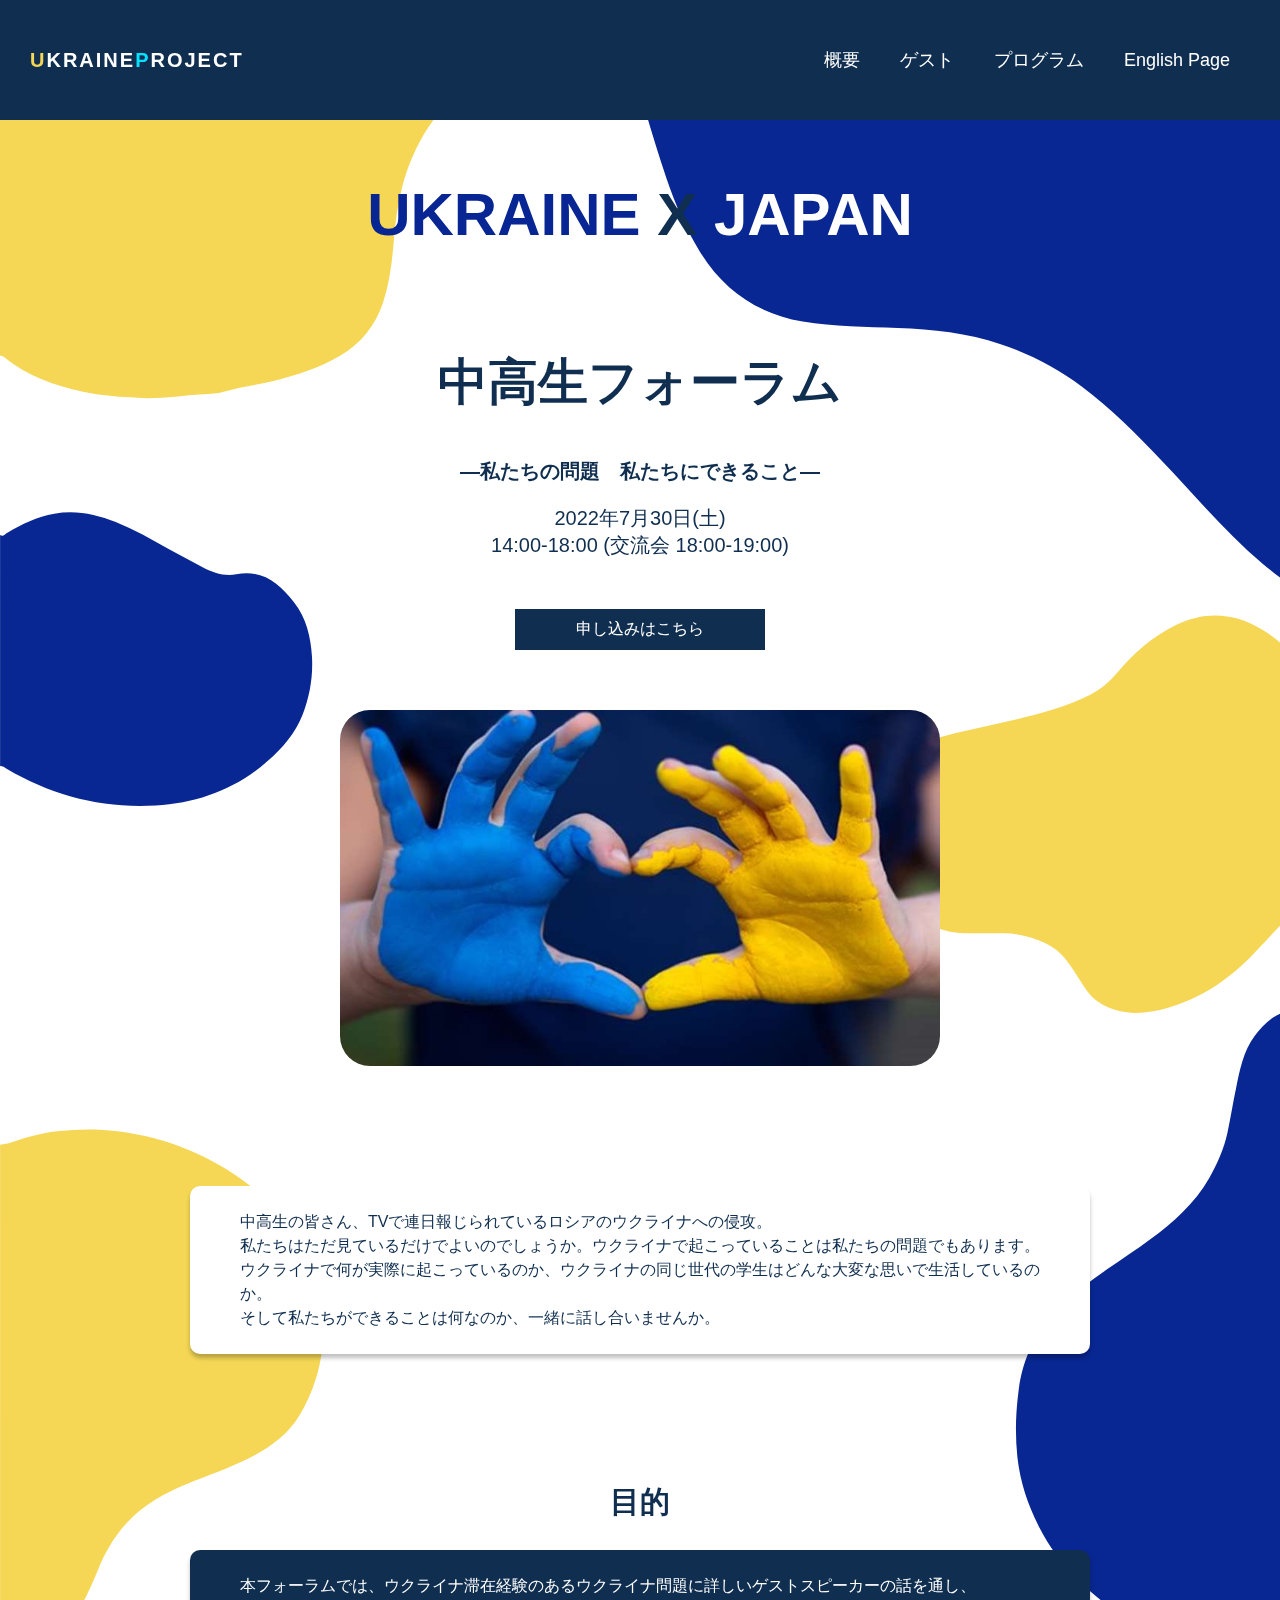
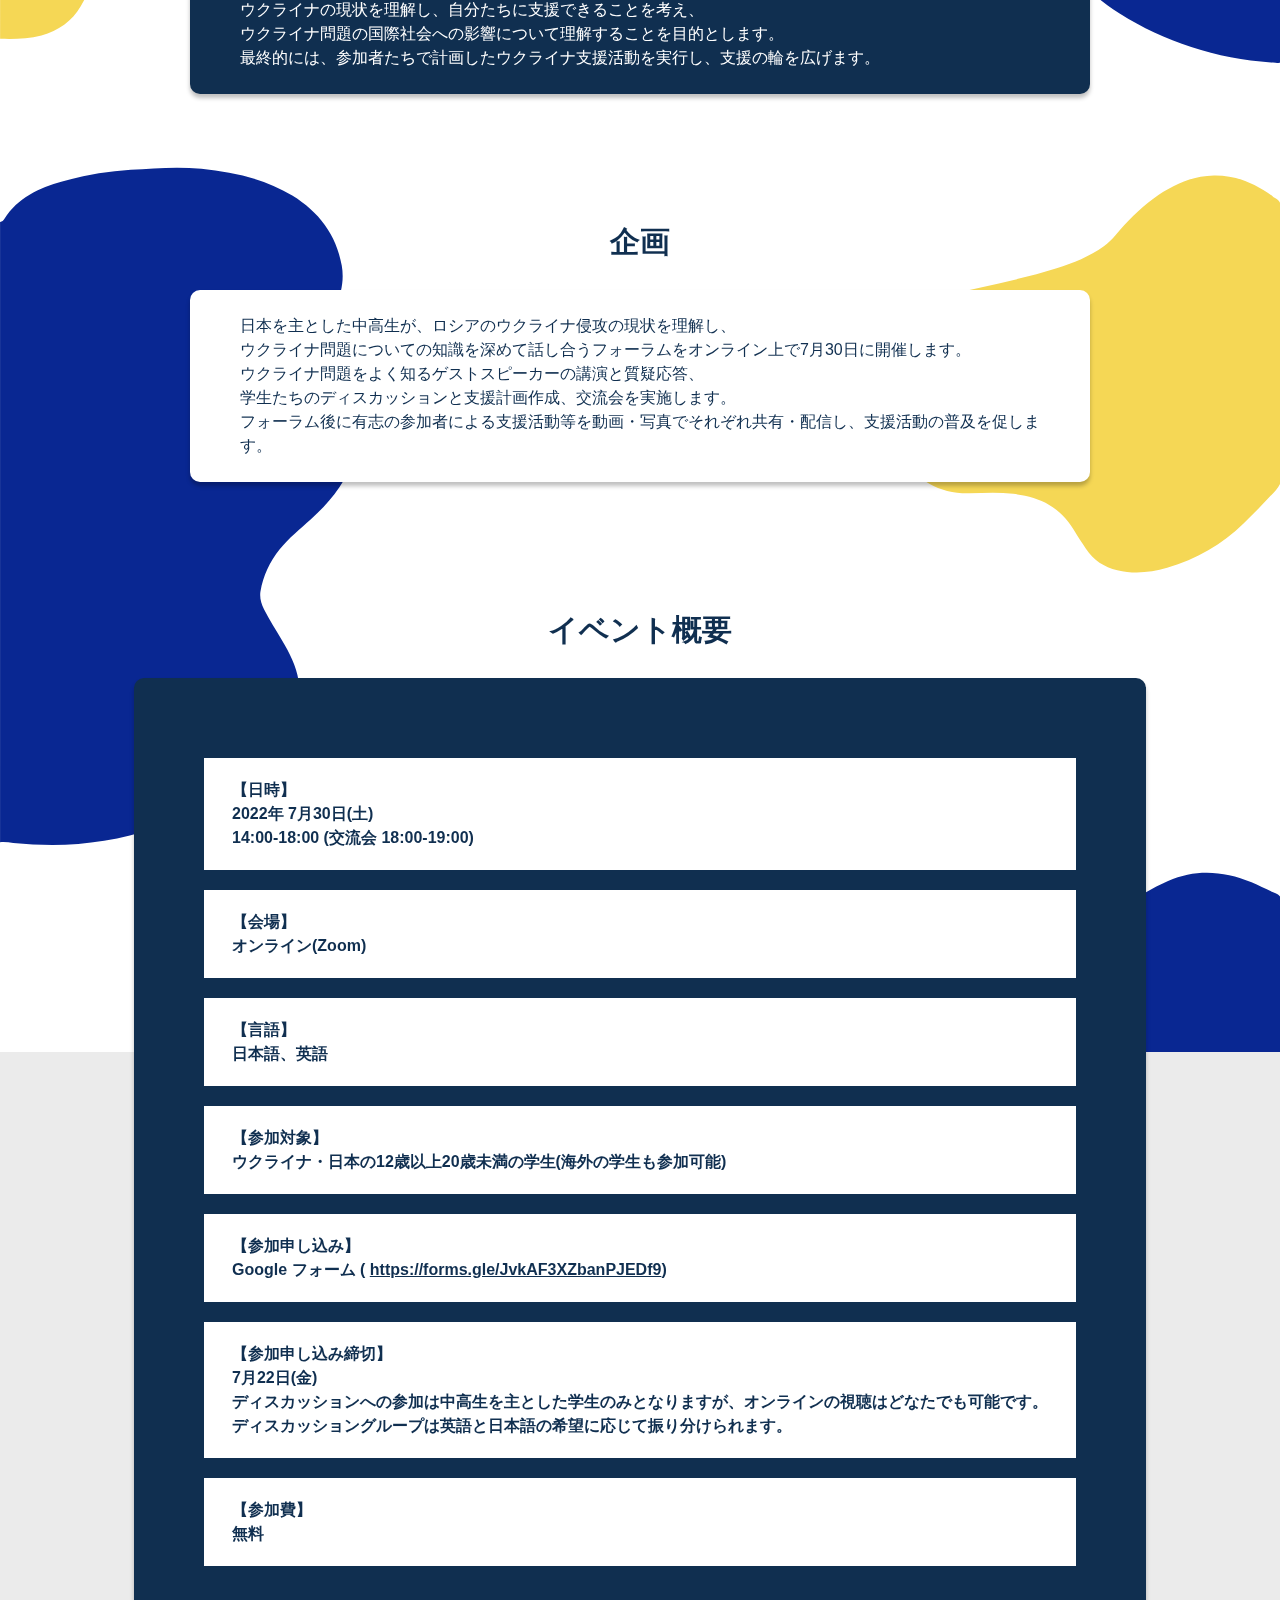
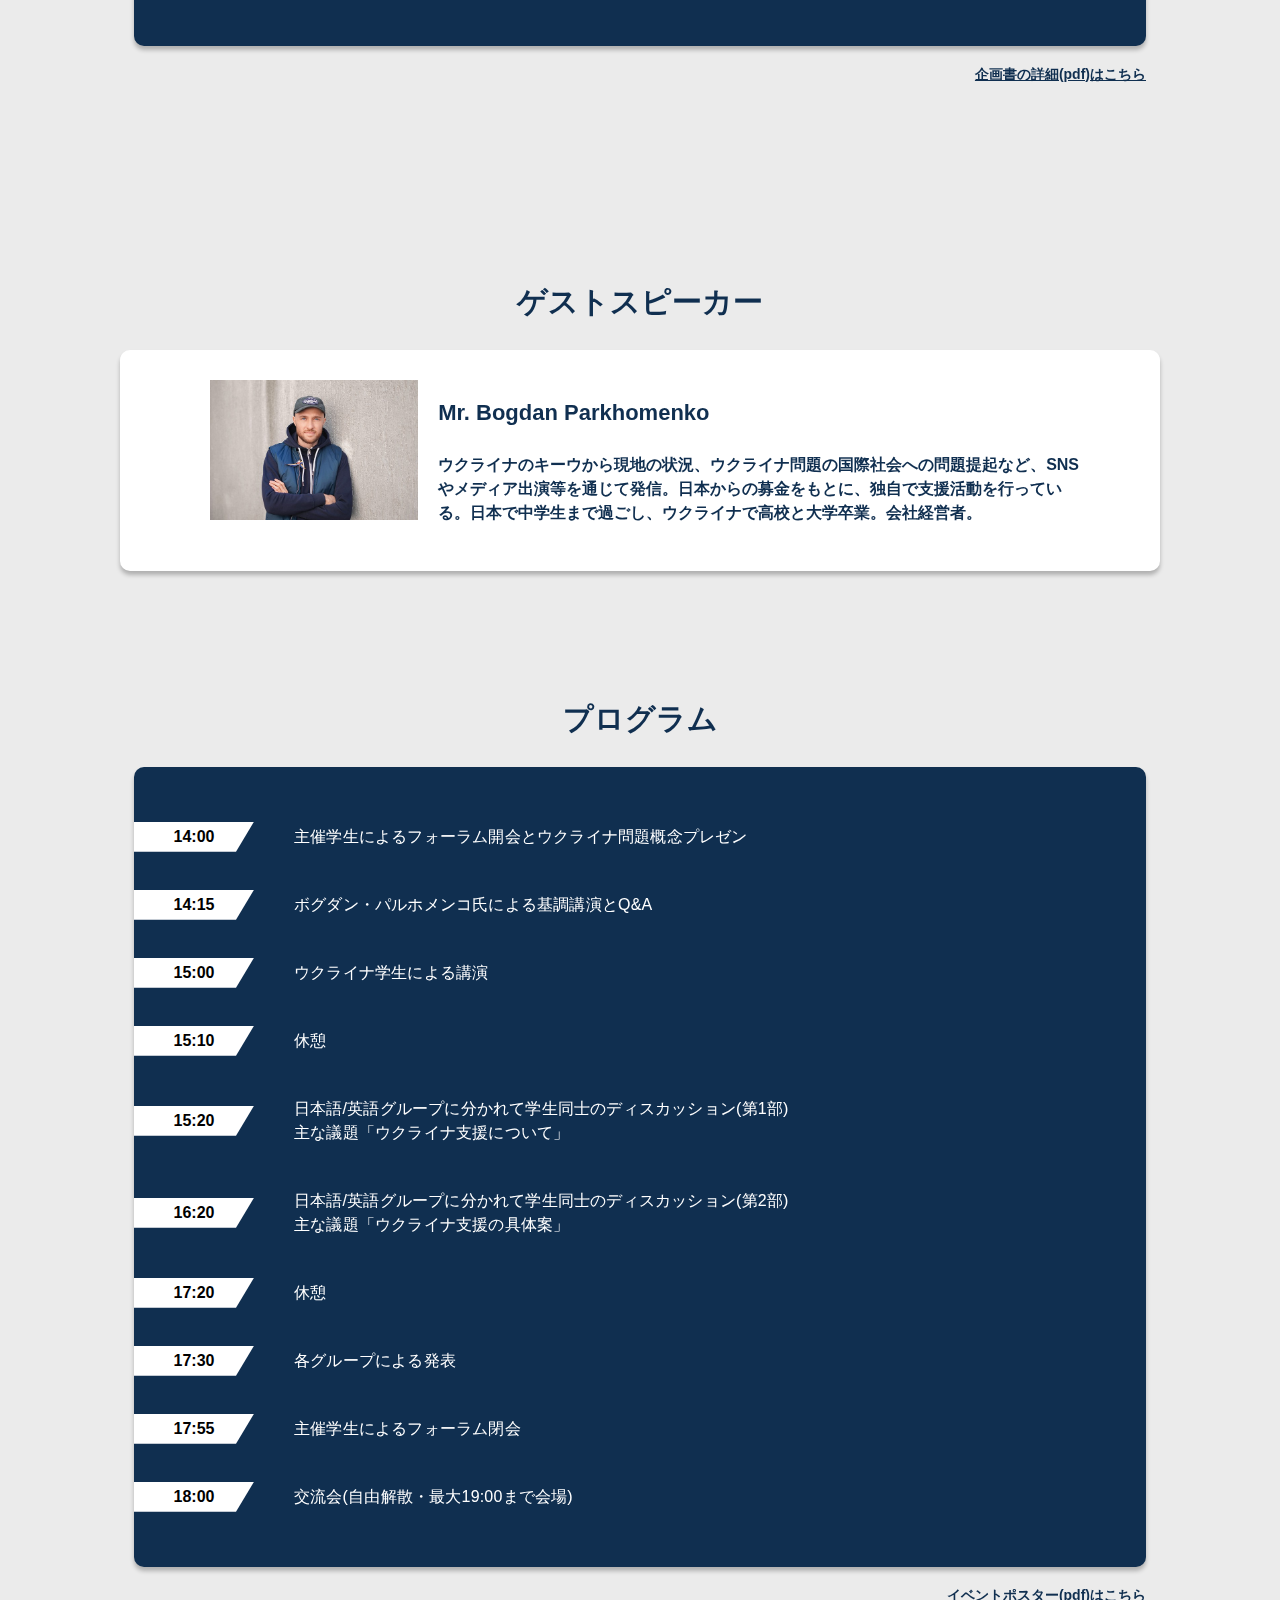
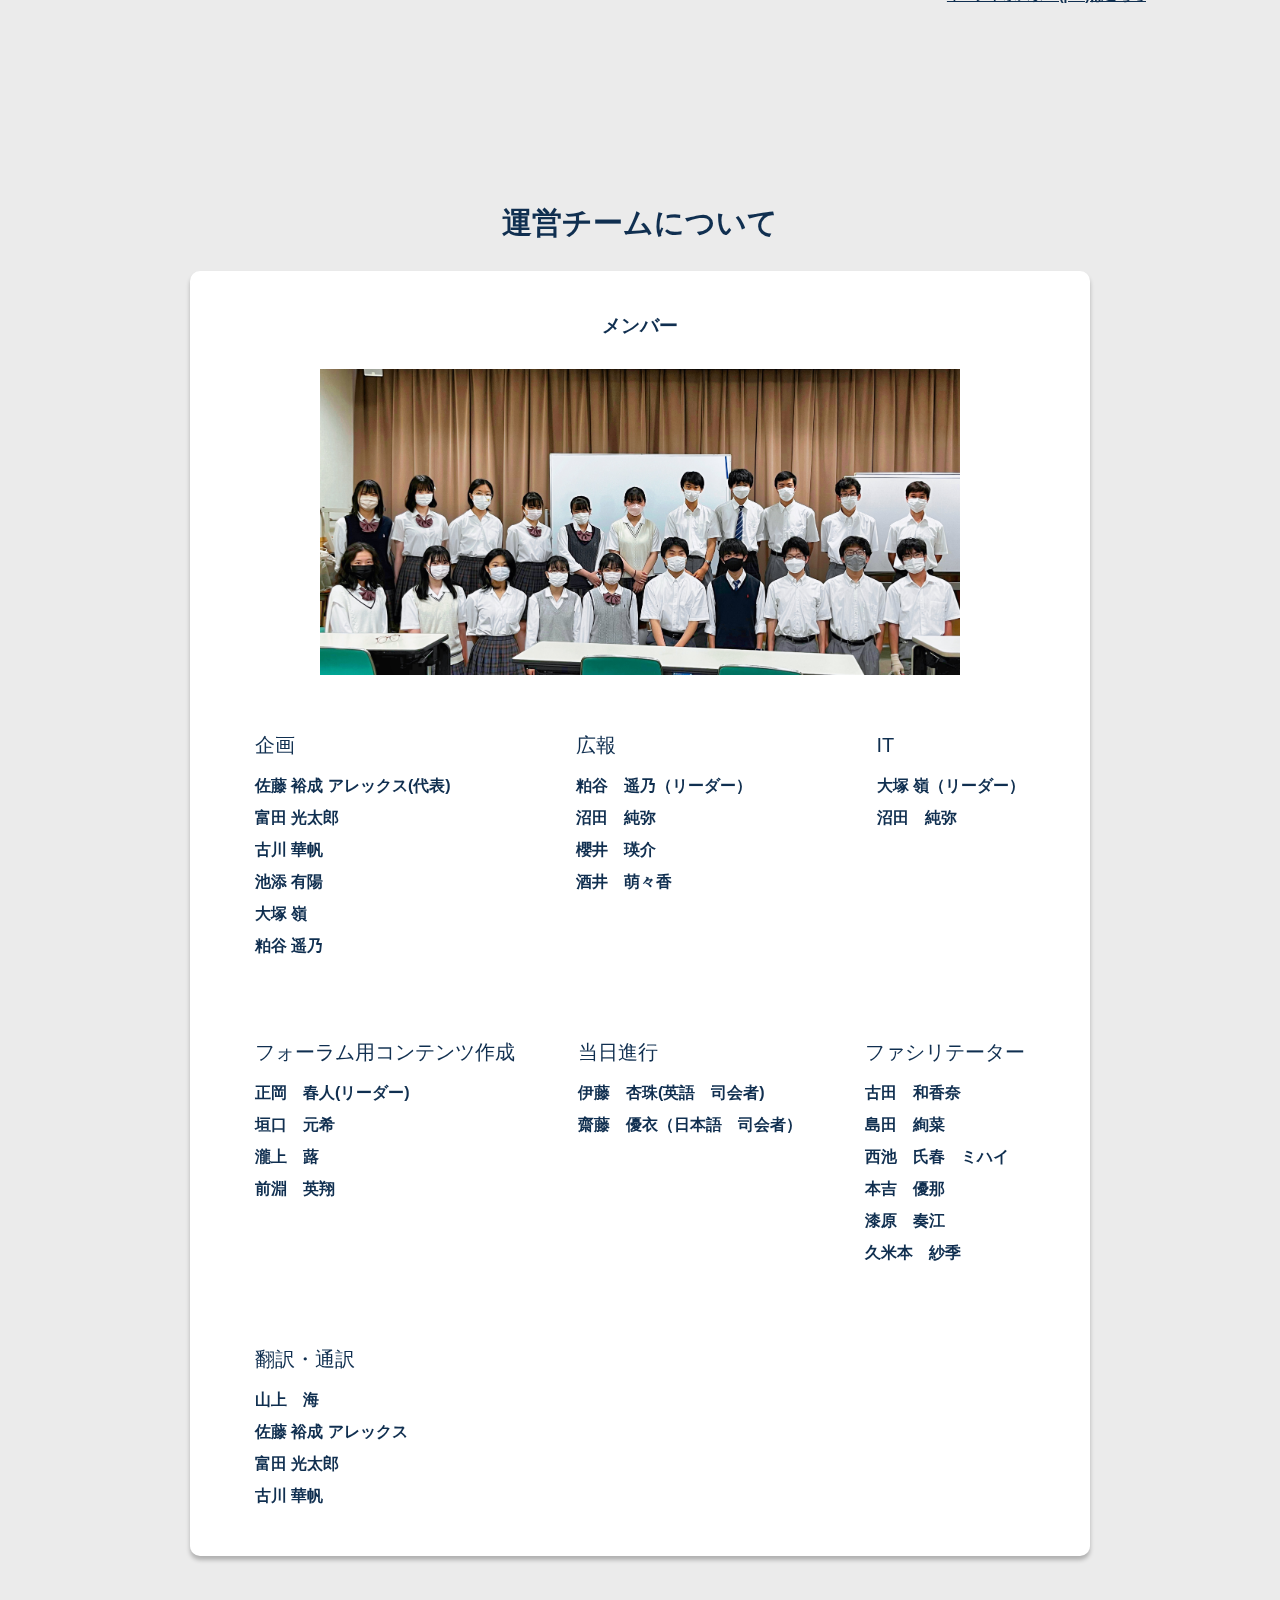
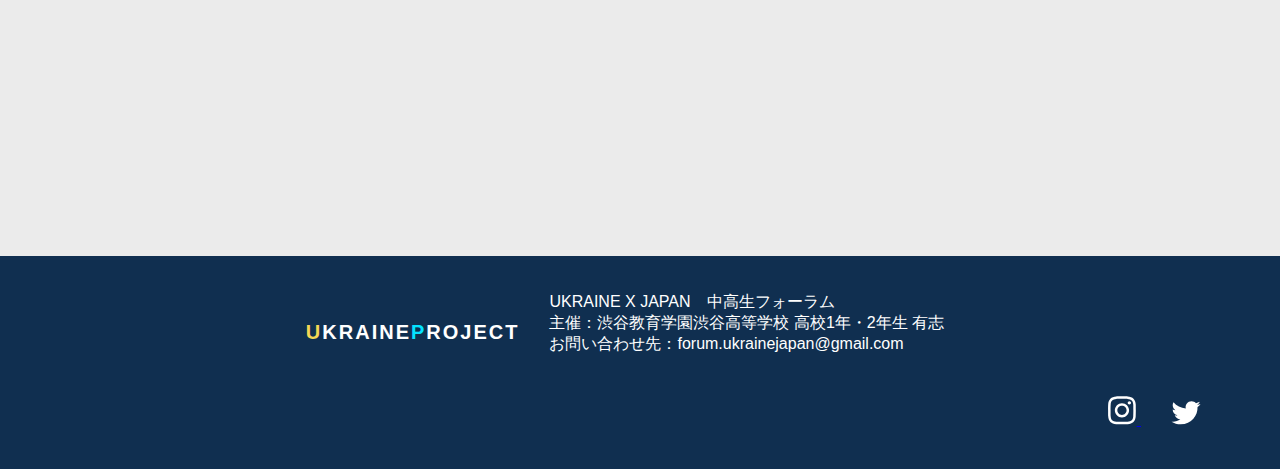
==== index.html @ f66fa5e0 "[fix] fixed name bugs" ====
<html>

<head>
    <meta charset="UTF-8">
    <title>UKRAINE X JAPAN</title>
    <link href="css/style.css" rel="stylesheet">
    <script type="text/javascript" src="js/jquery-3.5.1.min.js"></script>
    <meta content="width=device-width, initial-scale=1" name="viewport" />
</head>

<body>
    <header class="bg_darkBlue header_pc">
        <div class="logo_text">
            <p class="text_yellow">U</p>
            <p class="text_white">KRAINE </p>
            <p class="text_logoBlue">P</p>
            <p class="text_white">ROJECT</p>
        </div>
        <div class="jump_text">
            <p onclick="scroll_to('event_details_secsion')">概要</p>
            <p onclick="scroll_to('guest_speaker_secsion')">ゲスト</p>
            <p onclick="scroll_to('program_secsion')">プログラム</p>
            <a href="en/index.html">
                <p>English Page</p>
            </a>
        </div>
    </header>
    <header class="header_mobile">
        <div class="menu_open bg_darkBlue">
            <div class="jump_text">
                <p onclick="scroll_to('event_details_secsion')">-　　概要</p>
                <p onclick="scroll_to('guest_speaker_secsion')">-　　ゲスト</p>
                <p onclick="scroll_to('program_secsion')">-　　プログラム</p>
                <a href="en/index.html">
                    <p>-　　English Page</p>
                </a>
            </div>

            <div class="social_icons_div">
                <a target="_blank" href="https://www.instagram.com/forum.ukrainejapan_official/">
                    <img src="img/instagram.svg" class="social_icon">
                </a>

                <a target="_blank" href="https://twitter.com/Ukraine_x_Japan">
                    <img src="img/twitter.svg" class="social_icon">
                </a>
            </div>
        </div>
        <div class="menu_close bg_darkBlue">
            <div class="logo_text">
                <p class="text_yellow">U</p>
                <p class="text_white">KRAINE </p>
                <p class="text_logoBlue">P</p>
                <p class="text_white">ROJECT</p>
            </div>
            <div class="open_button" onclick="changeMenu()">
                <img src="img/menu_open.svg" class="menu_icon">
            </div>
        </div>

    </header>
    <div class="top_secsion">
        <h1>
            <span class="text_blue">UKRAINE</span>
            <span class="text_darkBlue"> X </span>
            <span class="text_white">JAPAN</span>
        </h1>
        <h2 class="text_darkBlue">中高生フォーラム</h2>
        <h3 class="text_darkBlue">―私たちの問題　私たちにできること―</h3>
        <p class="text_darkBlue">2022年7月30日(土) <br>14:00-18:00 (交流会 18:00-19:00)</p>
        <a href="https://forms.gle/JvkAF3XZbanPJEDf9" target="_blank">
            <div class="application_button">
                <p>申し込みはこちら</p>
            </div>
        </a>

        <img src="img/top_image.jpg" class="top_image">
    </div>
    <div class="top_disc_div bg_white">
        <p class="normal_text text_darkBlue">
            中高生の皆さん、TVで連日報じられているロシアのウクライナへの侵攻。
            <br> 私たちはただ見ているだけでよいのでしょうか。ウクライナで起こっていることは私たちの問題でもあります。
            <br> ウクライナで何が実際に起こっているのか、ウクライナの同じ世代の学生はどんな大変な思いで生活しているのか。
            <br> そして私たちができることは何なのか、一緒に話し合いませんか。
        </p>
    </div>
    <p class="secsion_title text_darkBlue ">目的</p>
    <div class="top_disc_div bg_darkBlue">
        <p class="normal_text text_white">
            本フォーラムでは、ウクライナ滞在経験のあるウクライナ問題に詳しいゲストスピーカーの話を通し、
            <br>ウクライナの現状を理解し、自分たちに支援できることを考え、
            <br>ウクライナ問題の国際社会への影響について理解することを目的とします。
            <br>最終的には、参加者たちで計画したウクライナ支援活動を実行し、支援の輪を広げます。
        </p>
    </div>
    <p class="secsion_title text_darkBlue">企画</p>
    <div class="top_disc_div bg_white">
        <p class="normal_text text_darkBlue">
            日本を主とした中高生が、ロシアのウクライナ侵攻の現状を理解し、
            <br>ウクライナ問題についての知識を深めて話し合うフォーラムをオンライン上で7月30日に開催します。
            <br>ウクライナ問題をよく知るゲストスピーカーの講演と質疑応答、
            <br>学生たちのディスカッションと支援計画作成、交流会を実施します。
            <br>フォーラム後に有志の参加者による支援活動等を動画・写真でそれぞれ共有・配信し、支援活動の普及を促します。
        </p>
    </div>
    <div class="event_details_secsion">
        <p class="secsion_title text_darkBlue ">イベント概要</p>
        <div class="event_list_div bg_darkBlue">
            <div class="bg_white list_item">
                <p class="text_darkBlue">
                    【日時】
                    <br>2022年 7月30日(土)
                    <br>14:00-18:00 (交流会 18:00-19:00)
                </p>
            </div>
            <div class="bg_white list_item">
                <p class="text_darkBlue">
                    【会場】<br>オンライン(Zoom)
                </p>
            </div>
            <div class="bg_white list_item">
                <p class="text_darkBlue">
                    【言語】<br>日本語、英語
                </p>
            </div>
            <div class="bg_white list_item">
                <p class="text_darkBlue">
                    【参加対象】<br>ウクライナ・日本の12歳以上20歳未満の学生(海外の学生も参加可能)
                </p>
            </div>
            <div class="bg_white list_item">
                <p class="text_darkBlue">
                    【参加申し込み】<br>Google フォーム (
                    <a target="_blank" class="text_darkblue" href="https://forms.gle/JvkAF3XZbanPJEDf9">https://forms.gle/JvkAF3XZbanPJEDf9</a>)
                </p>
            </div>
            <div class="bg_white list_item">
                <p class="text_darkBlue">
                    【参加申し込み締切】<br> 7月22日(金) <br>ディスカッションへの参加は中高生を主とした学生のみとなりますが、オンラインの視聴はどなたでも可能です。<br>ディスカッショングループは英語と日本語の希望に応じて振り分けられます。
                </p>
            </div>
            <div class="bg_white list_item">
                <p class="text_darkBlue">
                    【参加費】 <br>無料
                </p>
            </div>
        </div>
        <a href="documents/overview_ja.pdf" target="_blank " class="print_poster text_darkBlue ">企画書の詳細(pdf)はこちら</a>
    </div>
    <div class="guest_speaker_secsion">
        <p class="secsion_title text_darkBlue">ゲストスピーカー</p>
        <div class=" guest_speaker_div bg_white ">
            <img src="img/profile.png ">
            <p class="text_darkBlue ">
                <span class="bogdan_name">Mr. Bogdan Parkhomenko</span>
                <br><br> ウクライナのキーウから現地の状況、ウクライナ問題の国際社会への問題提起など、SNSやメディア出演等を通じて発信。日本からの募金をもとに、独自で支援活動を行っている。日本で中学生まで過ごし、ウクライナで高校と大学卒業。会社経営者。
            </p>
        </div>
    </div>
    <div class="program_secsion ">
        <p class="secsion_title text_darkBlue ">プログラム</p>
        <div class="program_div bg_darkBlue ">
            <div class="program_items ">
                <div class="time_div bg_white ">
                    <p>14:00</p>
                </div>
                <p class="body_text text_white ">主催学生によるフォーラム開会とウクライナ問題概念プレゼン</p>
            </div>

            <div class="program_items ">
                <div class="time_div bg_white ">
                    <p>14:15</p>
                </div>
                <p class="body_text text_white ">ボグダン・パルホメンコ氏による基調講演とQ&A</p>
            </div>

            <div class="program_items ">
                <div class="time_div bg_white ">
                    <p>15:00</p>
                </div>
                <p class="body_text text_white ">ウクライナ学生による講演</p>
            </div>

            <div class="program_items ">
                <div class="time_div bg_white ">
                    <p>15:10</p>
                </div>
                <p class="body_text text_white ">休憩</p>
            </div>

            <div class="program_items ">
                <div class="time_div bg_white ">
                    <p>15:20</p>
                </div>
                <p class="body_text text_white ">日本語/英語グループに分かれて学生同士のディスカッション(第1部)<br>主な議題「ウクライナ支援について」</p>
            </div>

            <div class="program_items ">
                <div class="time_div bg_white ">
                    <p>16:20</p>
                </div>
                <p class="body_text text_white ">日本語/英語グループに分かれて学生同士のディスカッション(第2部)<br>主な議題「ウクライナ支援の具体案」</p>
            </div>

            <div class="program_items ">
                <div class="time_div bg_white ">
                    <p>17:20</p>
                </div>
                <p class="body_text text_white ">休憩</p>
            </div>

            <div class="program_items ">
                <div class="time_div bg_white ">
                    <p>17:30</p>
                </div>
                <p class="body_text text_white ">各グループによる発表</p>
            </div>

            <div class="program_items ">
                <div class="time_div bg_white ">
                    <p>17:55</p>
                </div>
                <p class="body_text text_white ">主催学生によるフォーラム閉会</p>
            </div>

            <div class="program_items ">
                <div class="time_div bg_white ">
                    <p>18:00</p>
                </div>
                <p class="body_text text_white ">交流会(自由解散・最大19:00まで会場)</p>
            </div>
        </div>
        <a href="documents/poster_ja.pdf" target="_blank " class="print_poster text_darkBlue ">イベントポスター(pdf)はこちら</a>
    </div>


    <p class="secsion_title text_darkBlue">運営チームについて</p>
    <div class="top_disc_div bg_white member_section">
        <h3 class="text_darkBlue member_title">メンバー</h3>
        <img src="img/team_photo.jpg" class="team_photo">
        <div class="team_outer">
            <div class="team_group">
                <p class="normal_text text_darkBlue team_text" id="member_text">企画
                </p>
                <p class="normal_text text_darkBlue" id="member_text">
                    <b>佐藤 裕成 アレックス(代表)</b>
                    <br><b>富田 光太郎</b>
                    <br><b>古川 華帆 </b>
                    <br><b>池添 有陽 </b>
                    <br><b>大塚 嶺 </b>
                    <br><b>粕谷 遥乃 </b>
                    <br>
                </p>
            </div>
            <div class="team_group">
                <p class="normal_text text_darkBlue team_text" id="member_text">広報
                </p>
                <p class="normal_text text_darkBlue" id="member_text">
                    <b>粕谷　遥乃（リーダー）</b>
                    <br><b>沼田　純弥</b>
                    <br><b>櫻井　瑛介</b>
                    <br><b> 酒井　萌々香</b>
                    <br>
                </p>
            </div>
            <div class="team_group">
                <p class="normal_text text_darkBlue team_text" id="member_text">IT
                </p>
                <p class="normal_text text_darkBlue" id="member_text">
                    <b>大塚 嶺（リーダー）</b>
                    <br><b>沼田　純弥</b>
                    <br>
                </p>
            </div>
            <div class="team_group">
                <p class="normal_text text_darkBlue team_text" id="member_text">フォーラム用コンテンツ作成
                </p>
                <p class="normal_text text_darkBlue" id="member_text">
                    <b>正岡　春人(リーダー)</b>
                    <br><b>垣口　元希</b>
                    <br><b>瀧上　蕗</b>
                    <br><b>前淵　英翔</b>
                    <br>
                </p>
            </div>
            <div class="team_group">
                <p class="normal_text text_darkBlue team_text" id="member_text">当日進行
                </p>
                <p class="normal_text text_darkBlue" id="member_text">
                    <b>伊藤　杏珠(英語　司会者)</b>
                    <br><b>齋藤　優衣（日本語　司会者）</b>
                    <br>
                </p>
            </div>
            <div class="team_group">
                <p class="normal_text text_darkBlue team_text" id="member_text">ファシリテーター
                </p>
                <p class="normal_text text_darkBlue" id="member_text">
                    <b>古田　和香奈</b>
                    <br><b>島田　絢菜</b>
                    <br><b>西池　氏春　ミハイ</b>
                    <br><b>本吉　優那</b>
                    <br><b>漆原　奏江</b>
                    <br><b>久米本　紗季</b>
                    <br>
                </p>

            </div>
            <div class="team_group">
                <p class="normal_text text_darkBlue team_text" id="member_text">翻訳・通訳
                </p>
                <p class="normal_text text_darkBlue" id="member_text">
                    <b>山上　海</b>
                    <br><b>佐藤 裕成 アレックス</b>
                    <br><b>富田 光太郎</b>
                    <br><b>古川 華帆</b>
                    <br>
                </p>
            </div>
        </div>
    </div>

    <footer class="bg_darkBlue text_white ">

        <div class="logo_text">
            <p class="text_yellow">U</p>
            <p class="text_white">KRAINE </p>
            <p class="text_logoBlue">P</p>
            <p class="text_white">ROJECT</p>
        </div>
        <div class="footer_disc_div">
            <p>
                UKRAINE X JAPAN　中高生フォーラム
                <br> 主催：渋谷教育学園渋谷高等学校 高校1年・2年生 有志
                <br> お問い合わせ先：forum.ukrainejapan@gmail.com
            </p>
            <br>
        </div>
        <div class="social_icons_div">
            <a target="_blank" href="https://www.instagram.com/forum.ukrainejapan_official/">
                <img src="img/instagram.svg" class="social_icon">
            </a>

            <a target="_blank" href="https://twitter.com/Ukraine_x_Japan">
                <img src="img/twitter.svg" class="social_icon">
            </a>
        </div>
    </footer>
    <img src="img/frame.svg" class="background_img">
    <img src="img/frame_sm.svg" class="background_img_sm">
    <div class="get_height"></div>
    <script type="text/javascript " src="js/main.js "></script>
</body>

</html>
---- css/style.css ----
p,
a,
h1,
h2,
h3,
h4,
h5,
h6 {
  font-family: "Noto_Sans_JP", sans-serif;
}

.text_darkBlue {
  color: #102F50;
}

.text_white {
  color: #ffffff;
}

.text_blue {
  color: #072593;
}

.text_logoBlue {
  color: #04e1ff;
}

.text_yellow {
  color: #F5D755;
}

.text_black {
  color: #333;
}

.bg_darkBlue {
  background: #102F50;
}

.bg_white {
  background: #ffffff;
}

.secsion_title {
  font-weight: 800;
  font-size: 30px;
  line-height: 36px;
  text-align: center;
  margin: 130px auto 30px;
}

@media screen and (max-width: 500px) {
  .secsion_title {
    margin: 170px auto 60px;
  }
}

.logo_text {
  display: -webkit-box;
  display: -ms-flexbox;
  display: flex;
  margin: 0;
}

.logo_text p {
  font-weight: 800;
  font-size: 20px;
  letter-spacing: .1em;
  margin: 0;
}

@media screen and (max-width: 500px) {
  .logo_text p {
    font-size: 14px;
  }
}

body {
  margin: 0;
  background-color: #EBEBEB;
}

body header a {
  text-decoration: none;
  color: #102F50;
}

body .header_pc {
  height: 120px;
  display: -webkit-box;
  display: -ms-flexbox;
  display: flex;
  -webkit-box-align: center;
      -ms-flex-align: center;
          align-items: center;
  -webkit-box-pack: justify;
      -ms-flex-pack: justify;
          justify-content: space-between;
  padding: 0 30px;
}

@media screen and (max-width: 500px) {
  body .header_pc {
    height: 50;
    display: none;
  }
}

body .header_pc .jump_text {
  display: -webkit-box;
  display: -ms-flexbox;
  display: flex;
  -webkit-box-align: center;
      -ms-flex-align: center;
          align-items: center;
}

body .header_pc .jump_text p {
  cursor: pointer;
  margin: 0 20px;
  color: #ffffff;
  font-weight: 500;
  font-size: 18px;
}

@media screen and (max-width: 500px) {
  body .header_pc .jump_text p {
    font-size: 12px;
    margin: 0 10px;
  }
}

body .header_mobile {
  display: none;
}

@media screen and (max-width: 500px) {
  body .header_mobile {
    display: block;
  }
}

body .header_mobile .menu_close {
  display: -webkit-box;
  display: -ms-flexbox;
  display: flex;
  position: absolute;
  top: 0;
  left: 0;
  z-index: 2;
  width: calc(100vw - 60px);
  height: 60px;
  padding: 0 30px;
  -ms-flex-line-pack: center;
      align-content: center;
  -webkit-box-pack: justify;
      -ms-flex-pack: justify;
          justify-content: space-between;
  -webkit-box-align: center;
      -ms-flex-align: center;
          align-items: center;
}

body .header_mobile .menu_close .open_button {
  width: 32px;
  height: 32px;
}

body .header_mobile .menu_close .open_button img {
  width: 100%;
  height: 100%;
  -o-object-fit: contain;
     object-fit: contain;
}

body .header_mobile .menu_open {
  width: 100vw;
  position: fixed;
  top: 0;
  left: 0;
  z-index: 2;
  height: 0;
  overflow: hidden;
  -webkit-transition: all .4s;
  transition: all .4s;
}

body .header_mobile .menu_open .jump_text {
  padding: 60px 30px;
}

body .header_mobile .menu_open .jump_text p {
  cursor: pointer;
  margin: 20px 20px;
  color: white;
  font-weight: 500;
  font-size: 14px;
}

body .header_mobile .menu_open .social_icons_div {
  position: absolute;
  bottom: 20px;
  right: 5%;
}

body .header_mobile .menu_open .social_icons_div a {
  margin: 10px 8px;
}

body .header_mobile .menu_open .social_icons_div a .social_icon {
  width: 24px;
}

body .top_secsion {
  text-align: center;
  margin: 60px auto 100px;
}

@media screen and (max-width: 500px) {
  body .top_secsion {
    margin: 120px auto 100px;
  }
}

body .top_secsion a {
  text-decoration: none;
}

body .top_secsion .application_button {
  width: 250px;
  margin: 50px auto 20px;
  background: #102F50;
  -webkit-transition: all .4s;
  transition: all .4s;
  color: #ffffff;
  padding: 10px 0;
}

body .top_secsion .application_button:hover {
  background: rgba(16, 47, 80, 0.767);
}

body .top_secsion .application_button p {
  margin: 0;
  font-size: 16px;
}

body .top_secsion h1 {
  font-size: 60px;
}

@media screen and (max-width: 500px) {
  body .top_secsion h1 {
    font-size: 34px;
  }
}

body .top_secsion h2 {
  margin-top: 100px;
  font-size: 50px;
}

@media screen and (max-width: 500px) {
  body .top_secsion h2 {
    font-size: 30px;
  }
}

body .top_secsion h3,
body .top_secsion p {
  font-size: 20px;
}

@media screen and (max-width: 500px) {
  body .top_secsion h3,
  body .top_secsion p {
    font-size: 16px;
  }
}

body .top_secsion .top_image {
  width: 600px;
  max-width: 80%;
  border-radius: 30px;
  margin: 40px auto 20px;
}

body .top_disc_div {
  padding: 24px 50px;
  border-radius: 10px;
  width: 800px;
  max-width: 80vw;
  margin: 30px auto 20px;
  -webkit-box-shadow: 0px 4px 4px rgba(0, 0, 0, 0.25);
          box-shadow: 0px 4px 4px rgba(0, 0, 0, 0.25);
}

@media screen and (max-width: 500px) {
  body .top_disc_div {
    padding: 24px 40px;
    margin: 10px auto 20px;
    max-width: calc(90vw - 80px);
  }
}

body .top_disc_div p {
  font-family: "Noto_Sans_JP", sans-serif;
  font-size: 16px;
  line-height: 1.5;
  margin: 0;
}

body .member_section .member_title {
  width: 100%;
  margin-bottom: 30px;
  text-align: center;
}

body .member_section .team_photo {
  width: 80%;
  margin: 0 10%;
}

@media screen and (max-width: 500px) {
  body .member_section .team_photo {
    width: 100%;
    margin: 0 0;
  }
}

body .member_section .team_outer {
  display: -webkit-box;
  display: -ms-flexbox;
  display: flex;
  -ms-flex-wrap: wrap;
      flex-wrap: wrap;
  -webkit-box-pack: justify;
      -ms-flex-pack: justify;
          justify-content: space-between;
}

body .member_section .team_outer .team_group {
  margin: 20px 15px;
}

body .member_section .team_outer .team_group .team_text {
  font-size: 20px;
  margin: 30px auto 5px;
  font-weight: 500;
}

body .event_details_secsion {
  text-align: right;
  text-align: right;
  width: 1040px;
  max-width: calc(90vw - 140px);
  margin: 30px auto 200px;
}

@media screen and (max-width: 500px) {
  body .event_details_secsion {
    margin: 40px auto 300px;
    max-width: calc(90vw);
  }
}

body .event_details_secsion .event_list_div {
  text-align: left;
  margin-bottom: 20px;
  padding: 60px 70px;
  border-radius: 10px;
  -webkit-box-shadow: 0px 4px 4px rgba(0, 0, 0, 0.25);
          box-shadow: 0px 4px 4px rgba(0, 0, 0, 0.25);
}

@media screen and (max-width: 500px) {
  body .event_details_secsion .event_list_div {
    padding: 30px 20px;
  }
}

body .event_details_secsion .event_list_div .list_item {
  margin: 20px 0;
  padding: 20px 28px;
}

@media screen and (max-width: 500px) {
  body .event_details_secsion .event_list_div .list_item {
    margin: 30px 0;
    padding: 15px 28px;
  }
}

body .event_details_secsion .event_list_div .list_item p {
  margin: 0;
  font-weight: 800;
  font-size: 16px;
  line-height: 1.5;
  word-break: break-word;
}

body .guest_speaker_secsion .guest_speaker_div {
  padding: 30px 70px;
  border-radius: 10px;
  width: 900px;
  max-width: calc(90vw - 140px);
  margin: 30px auto 20px;
  -webkit-box-shadow: 0px 4px 4px rgba(0, 0, 0, 0.25);
          box-shadow: 0px 4px 4px rgba(0, 0, 0, 0.25);
  display: -webkit-box;
  display: -ms-flexbox;
  display: flex;
  -webkit-box-pack: center;
      -ms-flex-pack: center;
          justify-content: center;
  -webkit-box-align: space-between;
      -ms-flex-align: space-between;
          align-items: space-between;
}

@media screen and (max-width: 500px) {
  body .guest_speaker_secsion .guest_speaker_div {
    padding: 30px 40px;
    margin: 10px auto 20px;
    max-width: calc(90vw - 80px);
  }
}

@media screen and (max-width: 500px) {
  body .guest_speaker_secsion .guest_speaker_div {
    -ms-flex-wrap: wrap;
        flex-wrap: wrap;
  }
}

body .guest_speaker_secsion .guest_speaker_div img {
  width: 250px;
  height: 140px;
  -o-object-fit: cover;
     object-fit: cover;
  margin: 0 20px;
}

@media screen and (max-width: 500px) {
  body .guest_speaker_secsion .guest_speaker_div img {
    width: 100%;
    height: 300px;
  }
}

body .guest_speaker_secsion .guest_speaker_div .bogdan_name {
  font-size: 22px;
}

body .guest_speaker_secsion .guest_speaker_div p {
  font-weight: 800;
  font-size: 16px;
  line-height: 1.5;
}

body .program_secsion {
  text-align: right;
  width: 1040px;
  max-width: calc(90vw - 140px);
  margin: 30px auto 200px;
}

@media screen and (max-width: 500px) {
  body .program_secsion {
    margin: 40px auto 300px;
    max-width: calc(90vw);
  }
}

body .program_secsion .time_comment_text {
  font-size: 12px;
  margin: 5px 20px;
}

body .program_secsion .program_div {
  margin-bottom: 20px;
  padding: 30px 0;
  border-radius: 10px;
  -webkit-box-shadow: 0px 4px 4px rgba(0, 0, 0, 0.25);
          box-shadow: 0px 4px 4px rgba(0, 0, 0, 0.25);
}

@media screen and (max-width: 500px) {
  body .program_secsion .program_div {
    padding: 10px 0;
  }
}

body .program_secsion .program_div .program_items {
  display: -webkit-box;
  display: -ms-flexbox;
  display: flex;
  margin: 12px 0;
  -webkit-box-pack: start;
      -ms-flex-pack: start;
          justify-content: start;
  -webkit-box-align: center;
      -ms-flex-align: center;
          align-items: center;
  text-align: left;
}

@media screen and (max-width: 500px) {
  body .program_secsion .program_div .program_items {
    display: block;
  }
}

body .program_secsion .program_div .program_items .time_div {
  width: 120px;
  height: 30px;
  margin: 0 40px 0 0;
  text-align: center;
  -webkit-clip-path: polygon(0% 100%, 0% 0%, 100% 0%, 85% 100%);
          clip-path: polygon(0% 100%, 0% 0%, 100% 0%, 85% 100%);
}

@media screen and (max-width: 500px) {
  body .program_secsion .program_div .program_items .time_div {
    width: 80px;
    height: 20px;
    margin: 0 20px 0 0;
  }
}

body .program_secsion .program_div .program_items .time_div p {
  margin: 0 auto 0;
  line-height: 30px;
  font-weight: 800;
  font-size: 16px;
}

@media screen and (max-width: 500px) {
  body .program_secsion .program_div .program_items .time_div p {
    width: 80px;
    line-height: 20px;
    font-size: 12px;
  }
}

body .program_secsion .program_div .program_items .body_text {
  font-weight: 500;
  font-size: 16px;
  text-align: left;
  line-height: 1.5;
  letter-spacing: .2;
}

@media screen and (max-width: 500px) {
  body .program_secsion .program_div .program_items .body_text {
    margin: 10px 30px 40px;
  }
}

body #member_text {
  line-height: 2;
}

body footer {
  margin-top: 300px;
  padding: 20px 40px 80px;
  display: -webkit-box;
  display: -ms-flexbox;
  display: flex;
  position: relative;
  -webkit-box-pack: center;
      -ms-flex-pack: center;
          justify-content: center;
  -webkit-box-align: center;
      -ms-flex-align: center;
          align-items: center;
}

@media screen and (max-width: 500px) {
  body footer {
    display: block;
    padding: 50px 20px 70px;
  }
  body footer .logo_text p {
    font-size: 20px;
  }
}

body footer .footer_disc_div {
  margin: 0 30px;
}

@media screen and (max-width: 500px) {
  body footer .footer_disc_div {
    margin: 20px 0;
  }
}

.background_img {
  width: 100vw;
  -o-object-fit: cover;
     object-fit: cover;
  position: fixed;
  top: 0;
  left: 0;
  z-index: -100;
}

@media screen and (max-width: 500px) {
  .background_img {
    display: none;
  }
}

.background_img_sm {
  width: 100vw;
  -o-object-fit: cover;
     object-fit: cover;
  position: fixed;
  top: 0;
  left: 0;
  z-index: -100;
  opacity: 1;
  display: none;
}

@media screen and (max-width: 500px) {
  .background_img_sm {
    display: block;
  }
}

.get_height {
  height: 100vh;
  display: none;
}

.print_poster {
  font-weight: 800;
  font-size: 14px;
  text-align: right;
}

.social_icons_div {
  position: absolute;
  bottom: 40px;
  right: 5%;
}

.social_icons_div a {
  margin: 10px 15px;
}

.social_icons_div a .social_icon {
  width: 30px;
}
/*# sourceMappingURL=style.css.map */
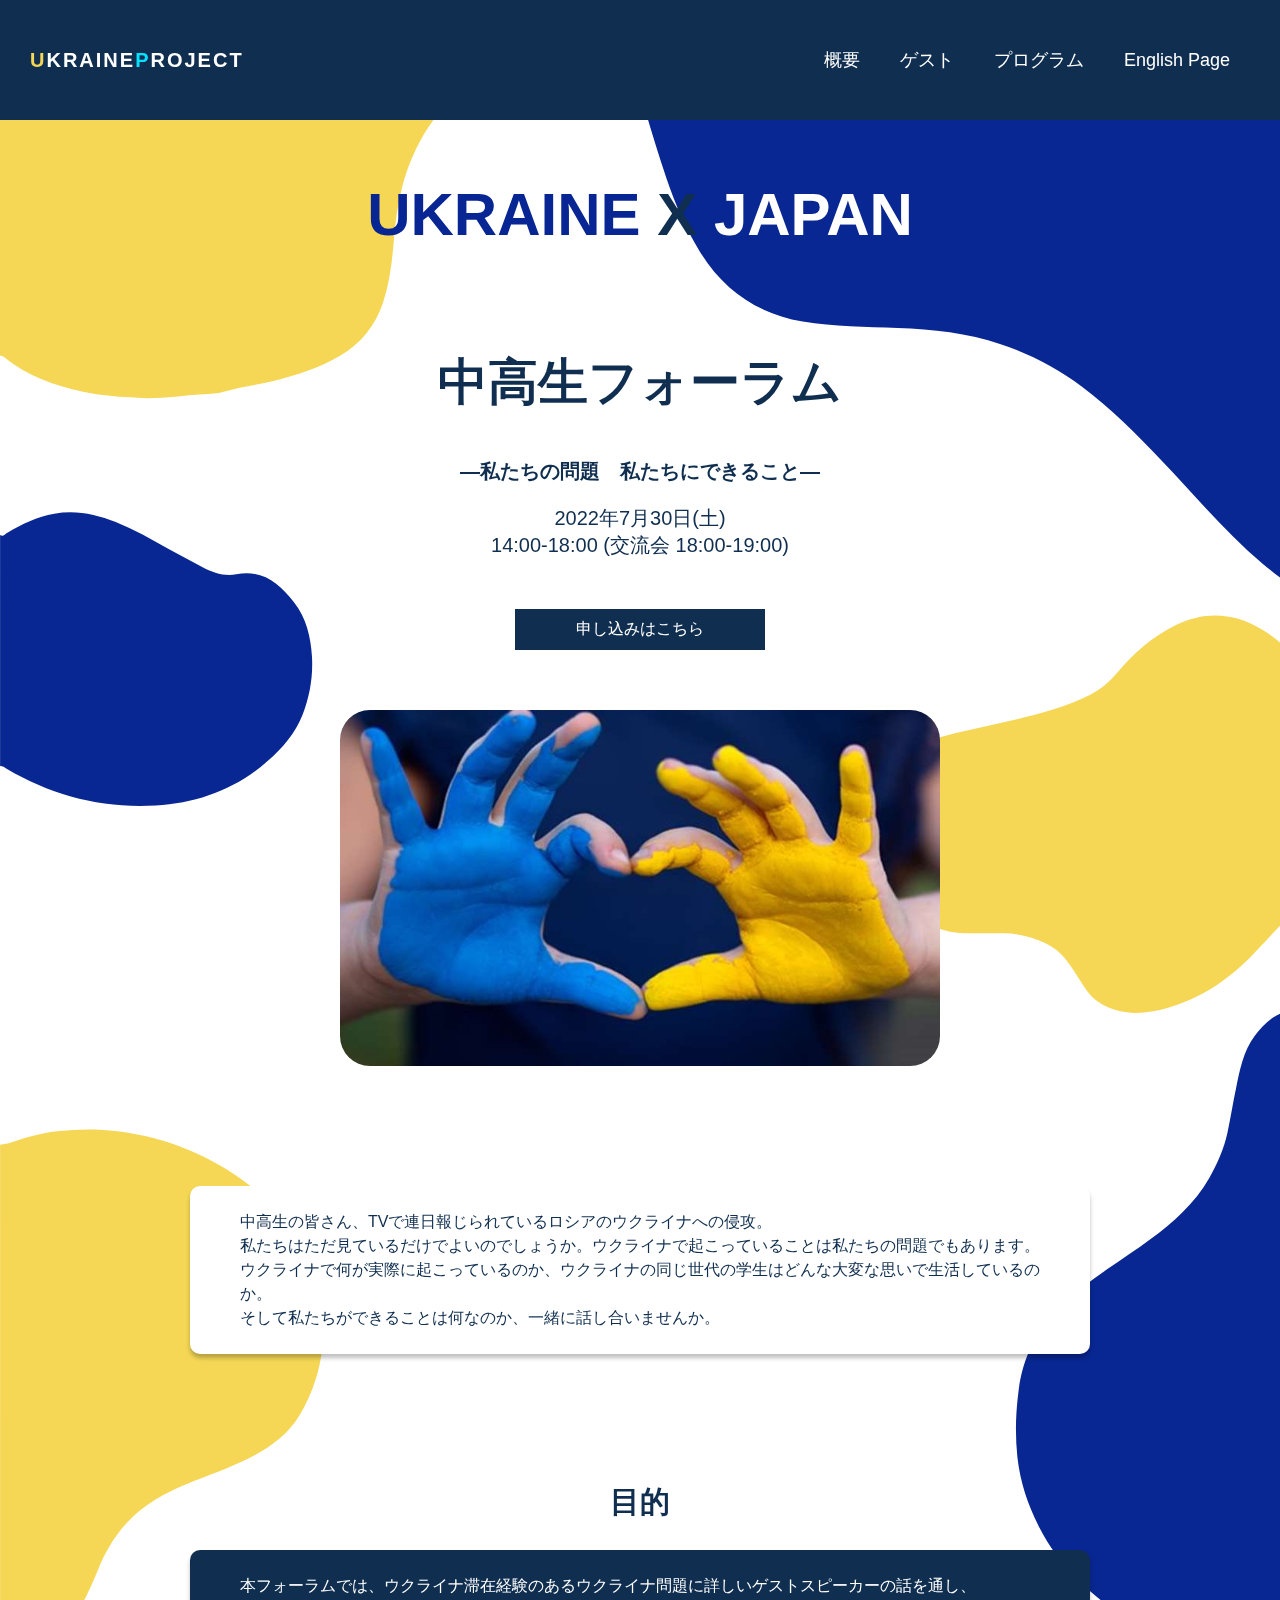
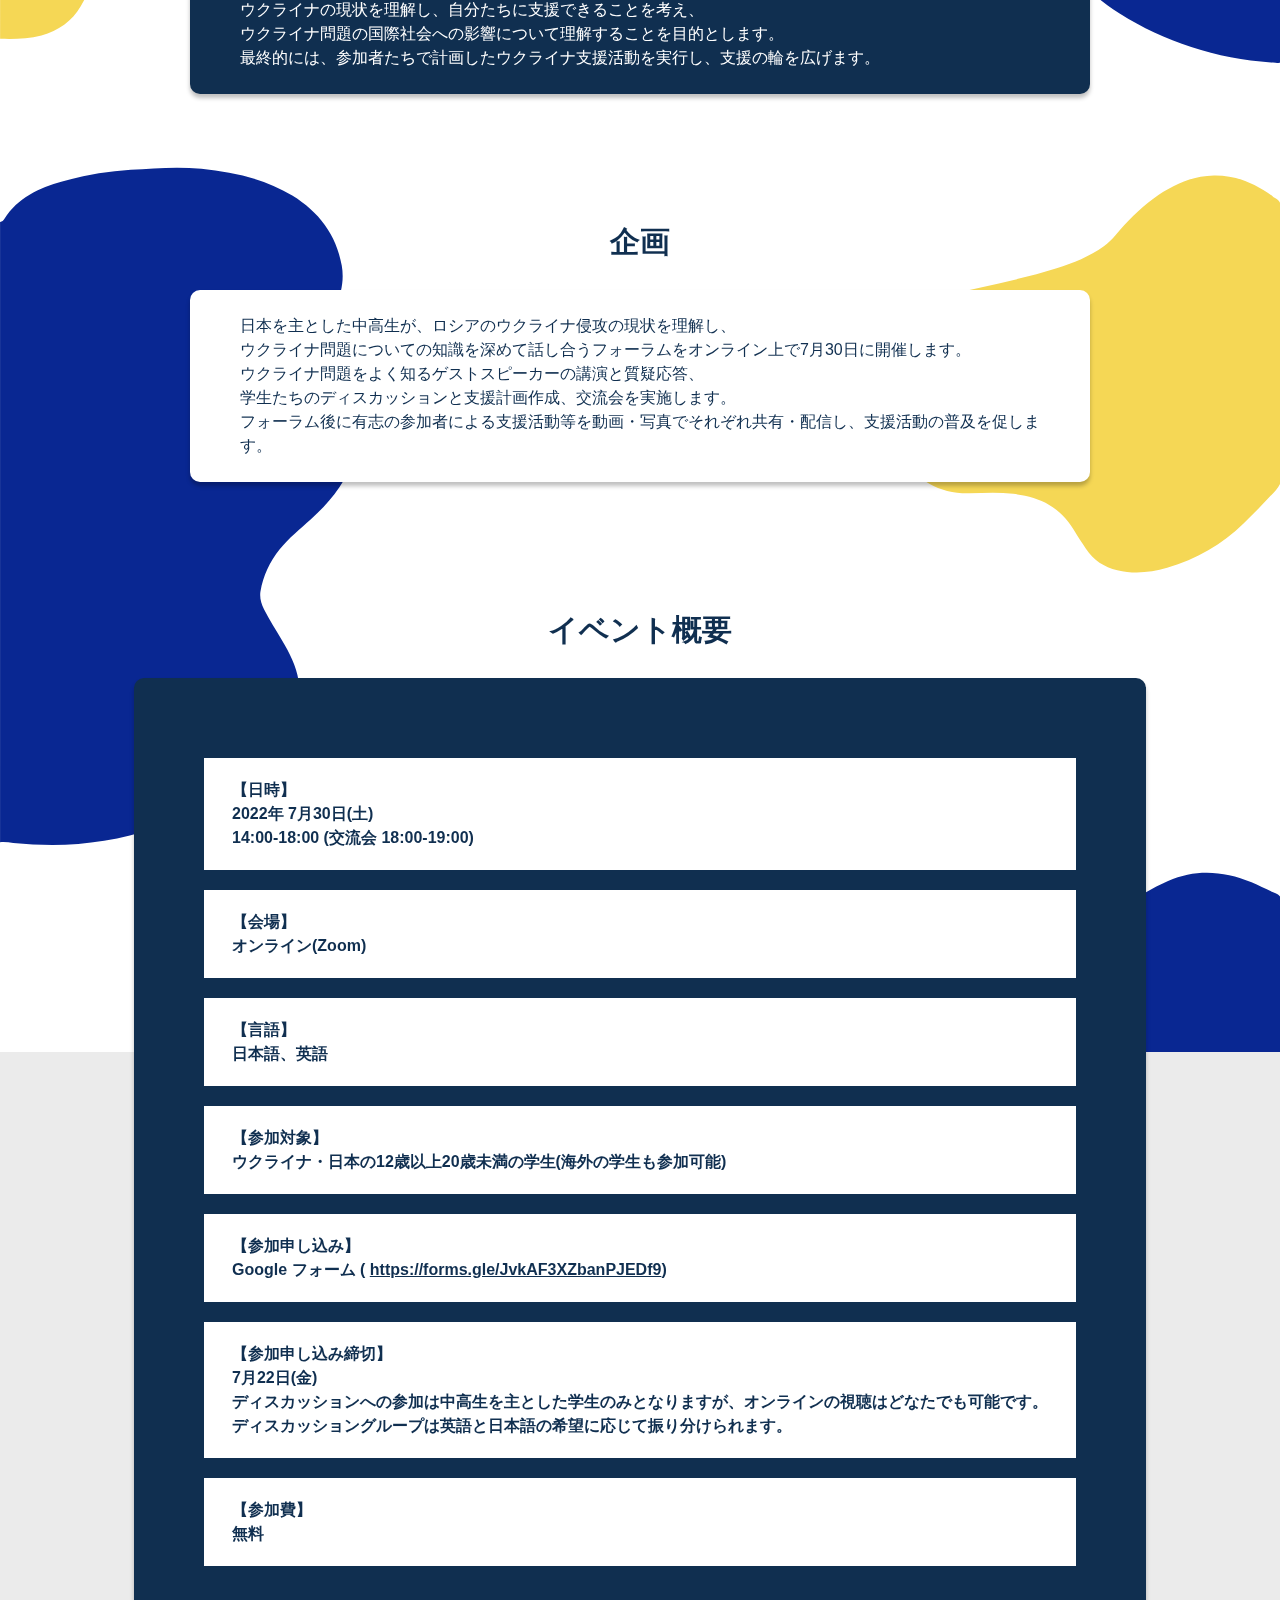
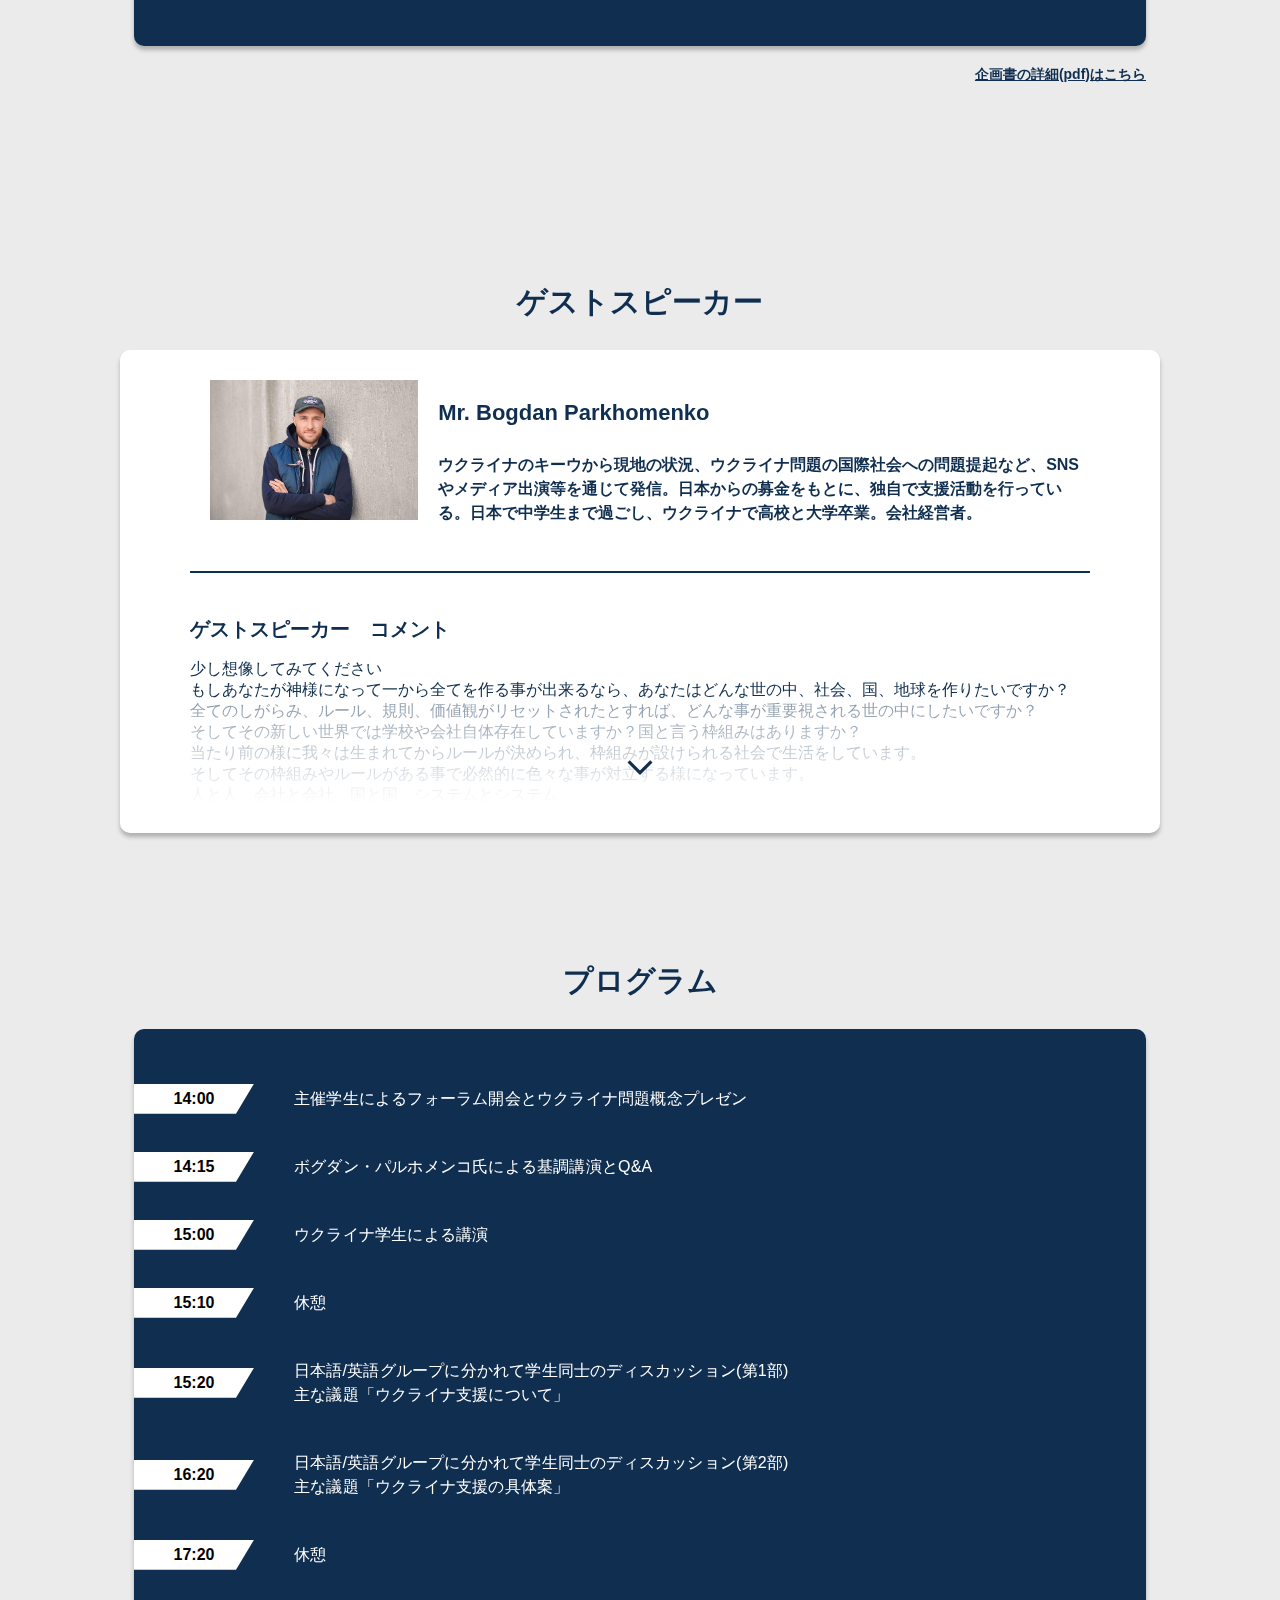
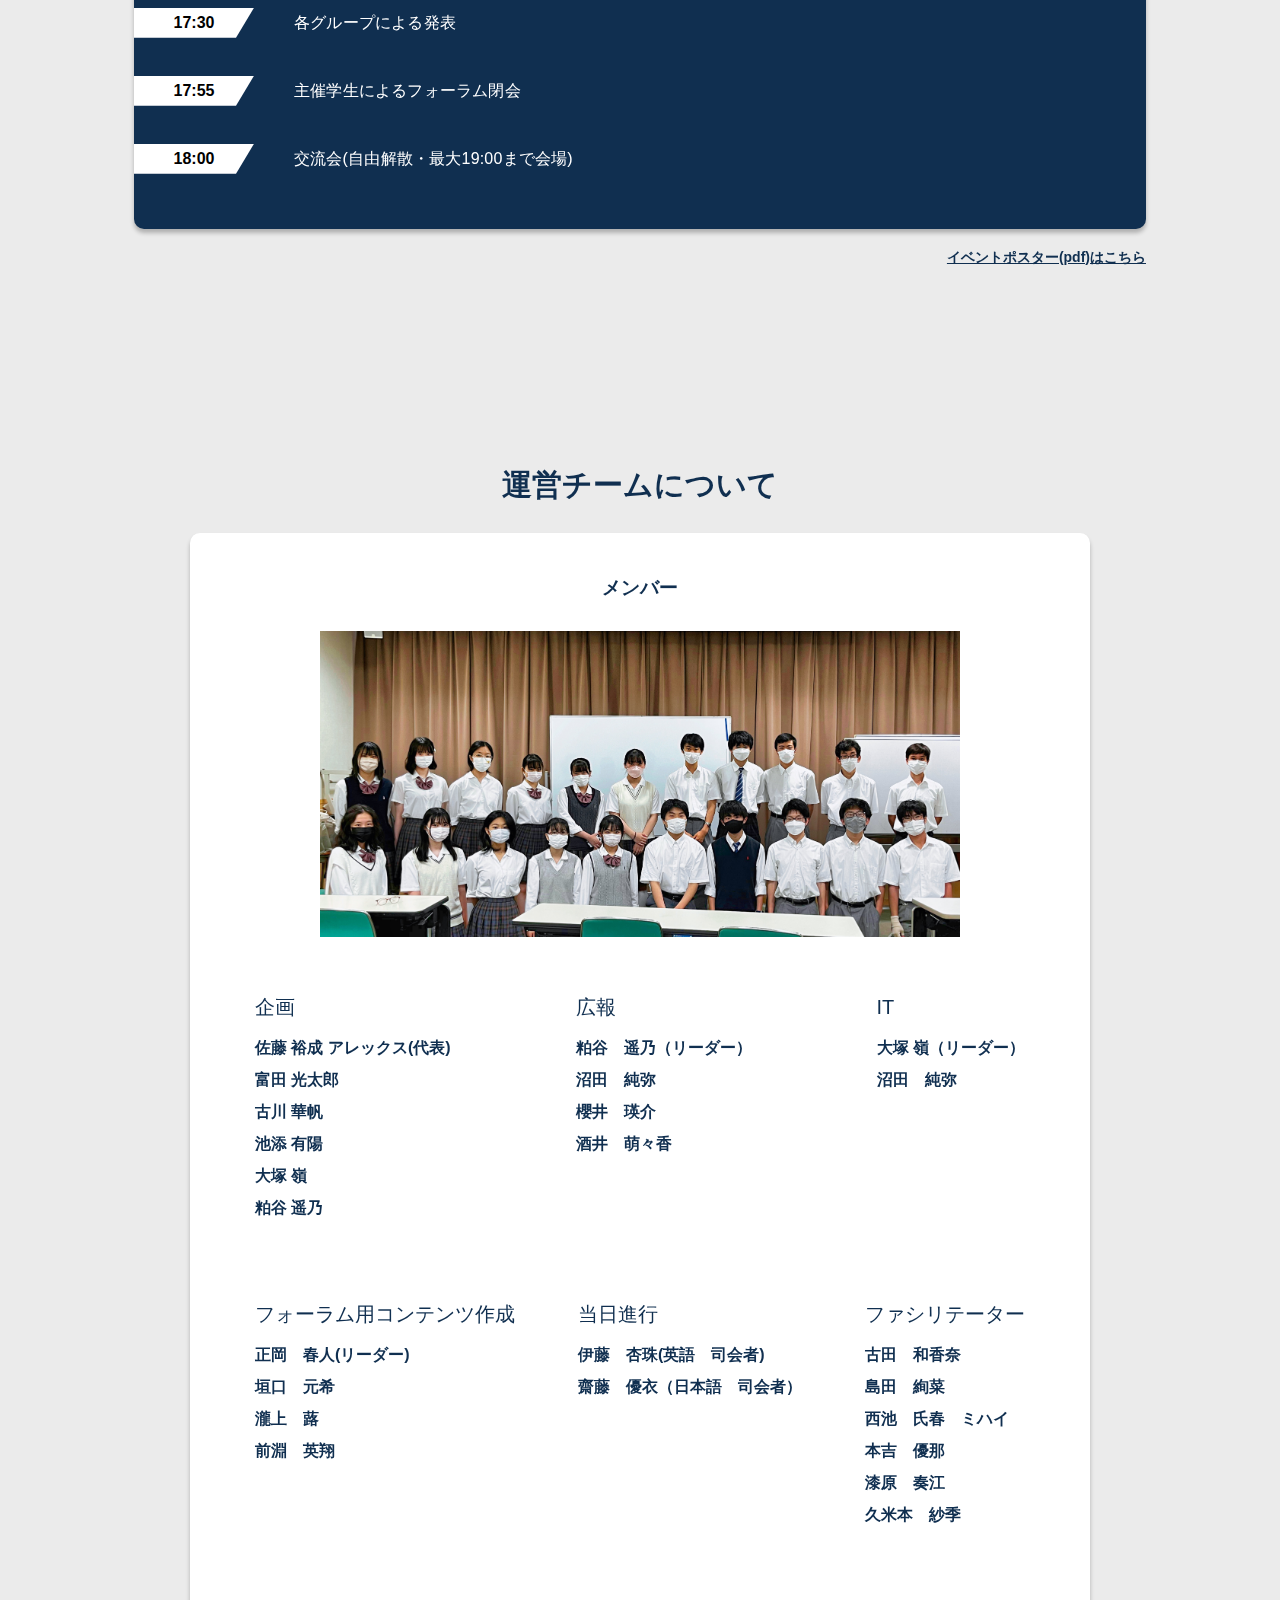
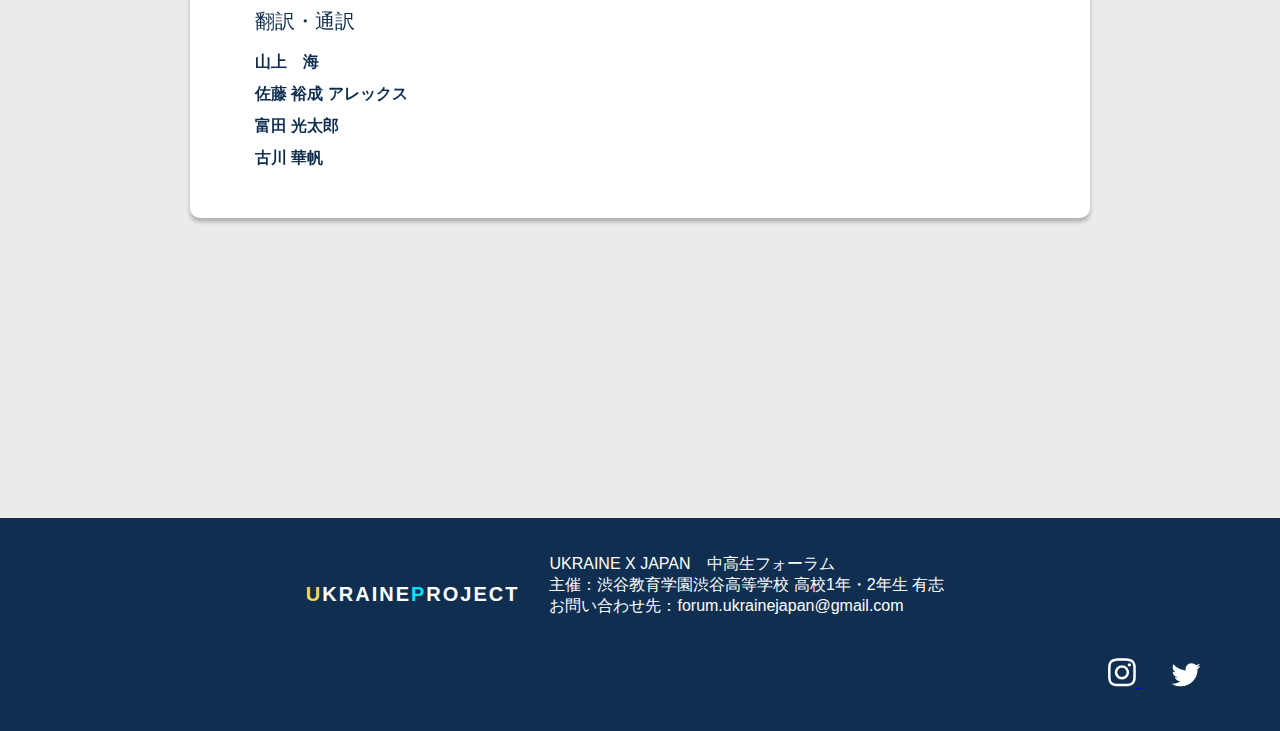
==== commit 9b3e00e0: "[add] added guest speaker comment" ====
--- a/index.html
+++ b/index.html
@@ -149,13 +149,34 @@
     </div>
     <div class="guest_speaker_secsion">
         <p class="secsion_title text_darkBlue">ゲストスピーカー</p>
+
         <div class=" guest_speaker_div bg_white ">
-            <img src="img/profile.png ">
-            <p class="text_darkBlue ">
-                <span class="bogdan_name">Mr. Bogdan Parkhomenko</span>
-                <br><br> ウクライナのキーウから現地の状況、ウクライナ問題の国際社会への問題提起など、SNSやメディア出演等を通じて発信。日本からの募金をもとに、独自で支援活動を行っている。日本で中学生まで過ごし、ウクライナで高校と大学卒業。会社経営者。
-            </p>
-        </div>
+            <div class="flex_tab">
+                <img src="img/profile.png ">
+                <p class="text_darkBlue ">
+                    <span class="bogdan_name">Mr. Bogdan Parkhomenko</span>
+                    <br><br> ウクライナのキーウから現地の状況、ウクライナ問題の国際社会への問題提起など、SNSやメディア出演等を通じて発信。日本からの募金をもとに、独自で支援活動を行っている。日本で中学生まで過ごし、ウクライナで高校と大学卒業。会社経営者。
+                </p>
+            </div>
+            <hr>
+            <div class="comment_outer">
+                <div class="comment_inner">
+                    <h1 class="text_darkBlue comment_title">
+                        ゲストスピーカー　コメント
+                    </h1>
+                    <p class="text_darkBlue ">
+                        少し想像してみてください<br>もしあなたが神様になって一から全てを作る事が出来るなら、あなたはどんな世の中、社会、国、地球を作りたいですか？<br>全てのしがらみ、ルール、規則、価値観がリセットされたとすれば、どんな事が重要視される世の中にしたいですか？<br>そしてその新しい世界では学校や会社自体存在していますか？国と言う枠組みはありますか？<br>当たり前の様に我々は生まれてからルールが決められ、枠組みが設けられる社会で生活をしています。<br>そしてその枠組みやルールがある事で必然的に色々な事が対立する様になっています。<br>人と人、会社と会社、国と国、システムとシステム。<br>しかしその対立は本当に必要ですか？<br>もしその対立を作っているルールや枠組みがなくなれば、必然的に対立自体起きないのではないでしょうか。<br>ウクライナは独立後30年間、様々な対立を続けて来ました。<br>人と政府、ロシア語とウクライナ語、NATOとEU加盟に賛成の人とそうでない人、古いシステムと風習を残したい人と新しい物を作りたい人。<br>ウクライナはソ連から独立し、自由を手に入れましたが、考え方、進む方向が纏まらず、結果多くの混乱を生みました。<br>また「自由」には「責任」と言う対価がある事も今の戦争が起きるまで良く理解しないまま来ました。<br>自分には何も出来ない、何も変える事は出来ない、政府、国、役人、大金持ちなどの権力を持った人の言うままにしかならないと信じてきました。<br>そう言ったいつも誰かへの責任転嫁が積もり積もって今のウクライナでの戦争が起きているのではないかと私は感じます。<br>この戦争は、まさに「自由」への「対価」をウクライナが支払った結果だと私は感じます。<br>そしてウクライナ人は成りたい国をしっかり想像出来ていれば、そこから逆算を行い、進むべき道がしっかり見えていたと今私は改めて感じます。<br>今起きているウクライナでの戦争はウクライナだけの責任ではなく、世界が起こっていた誰かへの責任転換が積もり積もって起きた物だとも思います。<br>それが見える形でウクライナに起きた。もっと言えばウクライナがそれを見える形にした。<br>つまり今地球にある古いシステムやルールは機能せず、新しい社会や価値観を作るタイミングに差し掛かっている事を神様が教えてくれているのではないかと私は感じます。<br>皆さんはどんな社会で生活したいですか？どんな国を作りたいですか？<br>その事をしっかり考え、その結果から逆算して自分の進むべき道を決める場に今回のフォーラムがなる事を願っています。
+                    </p>
+                    <div class="gladient_div">
+
+                    </div>
+                    <div class="more_comment_button" onclick="expand_comment()">
+                        <img src="img/expand_more.svg">
+                    </div>
+                </div>
+            </div>
+        </div>
+
     </div>
     <div class="program_secsion ">
         <p class="secsion_title text_darkBlue ">プログラム</p>
--- a/css/style.css
+++ b/css/style.css
@@ -407,15 +407,6 @@
   margin: 30px auto 20px;
   -webkit-box-shadow: 0px 4px 4px rgba(0, 0, 0, 0.25);
           box-shadow: 0px 4px 4px rgba(0, 0, 0, 0.25);
-  display: -webkit-box;
-  display: -ms-flexbox;
-  display: flex;
-  -webkit-box-pack: center;
-      -ms-flex-pack: center;
-          justify-content: center;
-  -webkit-box-align: space-between;
-      -ms-flex-align: space-between;
-          align-items: space-between;
 }
 
 @media screen and (max-width: 500px) {
@@ -426,14 +417,24 @@
   }
 }
 
-@media screen and (max-width: 500px) {
-  body .guest_speaker_secsion .guest_speaker_div {
+body .guest_speaker_secsion .guest_speaker_div .flex_tab {
+  display: -webkit-box;
+  display: -ms-flexbox;
+  display: flex;
+  justify-items: center;
+  -webkit-box-align: space-between;
+      -ms-flex-align: space-between;
+          align-items: space-between;
+}
+
+@media screen and (max-width: 500px) {
+  body .guest_speaker_secsion .guest_speaker_div .flex_tab {
     -ms-flex-wrap: wrap;
         flex-wrap: wrap;
   }
 }
 
-body .guest_speaker_secsion .guest_speaker_div img {
+body .guest_speaker_secsion .guest_speaker_div .flex_tab img {
   width: 250px;
   height: 140px;
   -o-object-fit: cover;
@@ -442,20 +443,69 @@
 }
 
 @media screen and (max-width: 500px) {
-  body .guest_speaker_secsion .guest_speaker_div img {
+  body .guest_speaker_secsion .guest_speaker_div .flex_tab img {
     width: 100%;
     height: 300px;
   }
 }
 
-body .guest_speaker_secsion .guest_speaker_div .bogdan_name {
+body .guest_speaker_secsion .guest_speaker_div .flex_tab .bogdan_name {
   font-size: 22px;
 }
 
-body .guest_speaker_secsion .guest_speaker_div p {
+body .guest_speaker_secsion .guest_speaker_div .flex_tab p {
   font-weight: 800;
   font-size: 16px;
   line-height: 1.5;
+}
+
+body .guest_speaker_secsion .guest_speaker_div hr {
+  margin: 30px 0;
+  border: 1px solid #102F50;
+}
+
+body .guest_speaker_secsion .guest_speaker_div .comment_outer {
+  height: 200px;
+  width: 100%;
+  overflow: hidden;
+  position: relative;
+}
+
+body .guest_speaker_secsion .guest_speaker_div .comment_outer .comment_inner {
+  padding-bottom: 100px;
+}
+
+body .guest_speaker_secsion .guest_speaker_div .comment_outer .comment_inner .comment_title {
+  font-size: 20px;
+}
+
+body .guest_speaker_secsion .guest_speaker_div .comment_outer .comment_inner .gladient_div {
+  position: absolute;
+  bottom: 0px;
+  left: 0;
+  width: 100%;
+  height: 100px;
+  background: white;
+  z-index: 100;
+  background: -webkit-gradient(linear, left top, left bottom, from(rgba(255, 255, 255, 0.514465)), to(white));
+  background: linear-gradient(180deg, rgba(255, 255, 255, 0.514465) 0%, white 100%);
+}
+
+body .guest_speaker_secsion .guest_speaker_div .comment_outer .comment_inner .more_comment_button {
+  position: absolute;
+  bottom: 10px;
+  left: calc(50% - 25px);
+  width: 50px;
+  height: 50px;
+  cursor: pointer;
+  z-index: 110;
+}
+
+body .guest_speaker_secsion .guest_speaker_div .comment_outer .comment_inner .more_comment_button img {
+  width: 100%;
+  height: 100%;
+  -o-object-fit: contain;
+     object-fit: contain;
 }
 
 body .program_secsion {
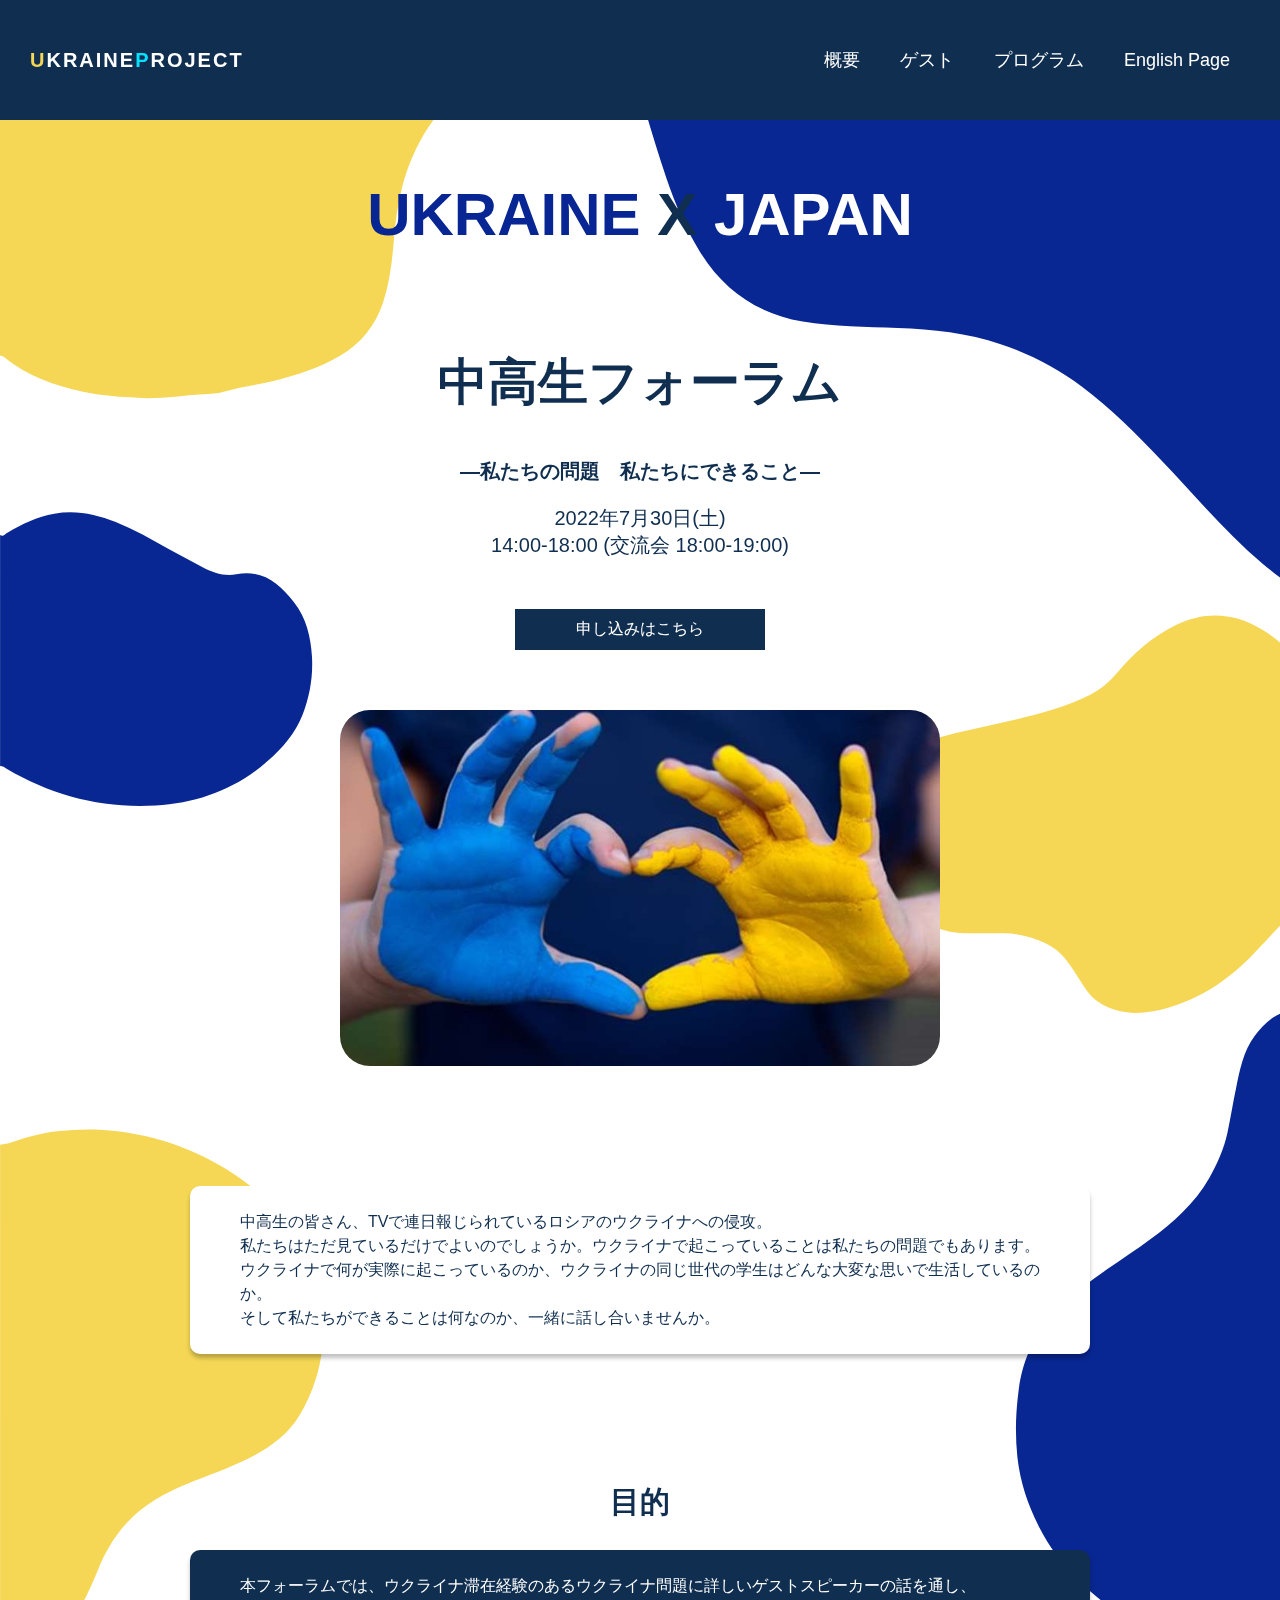
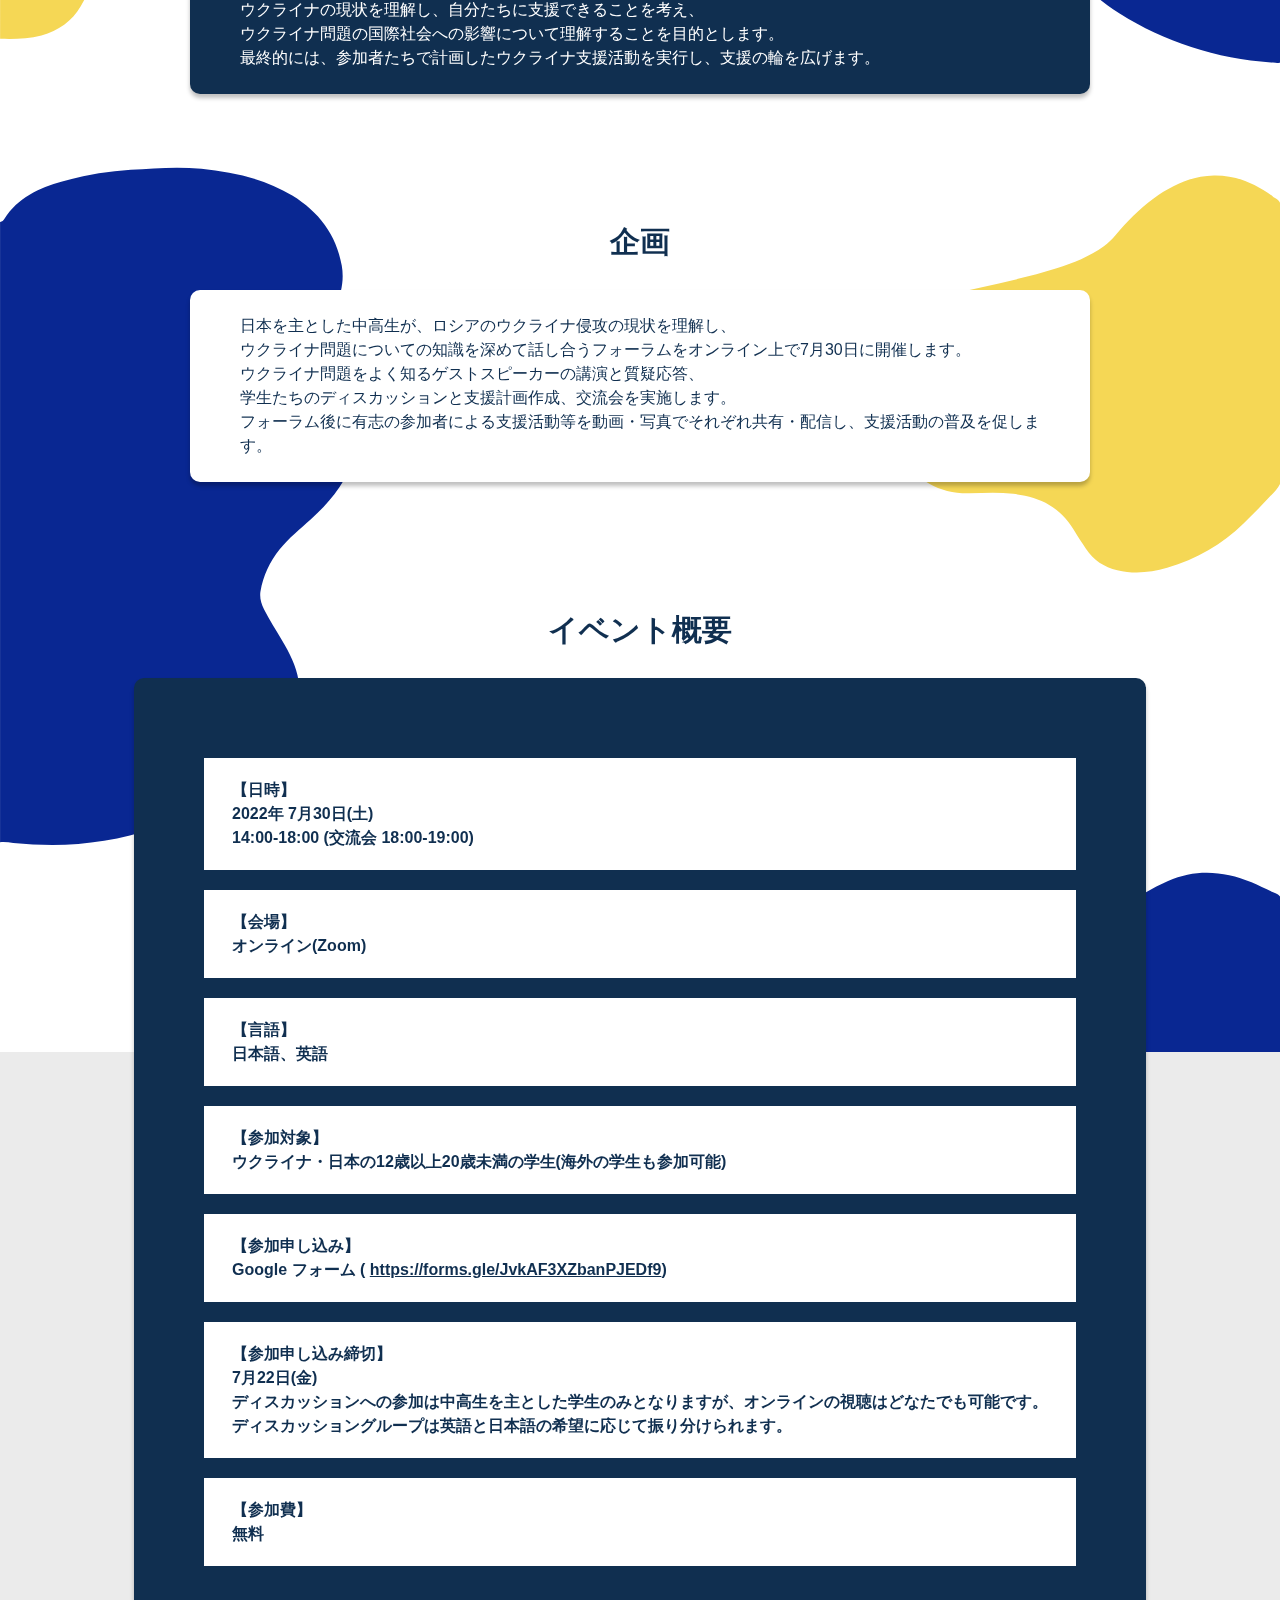
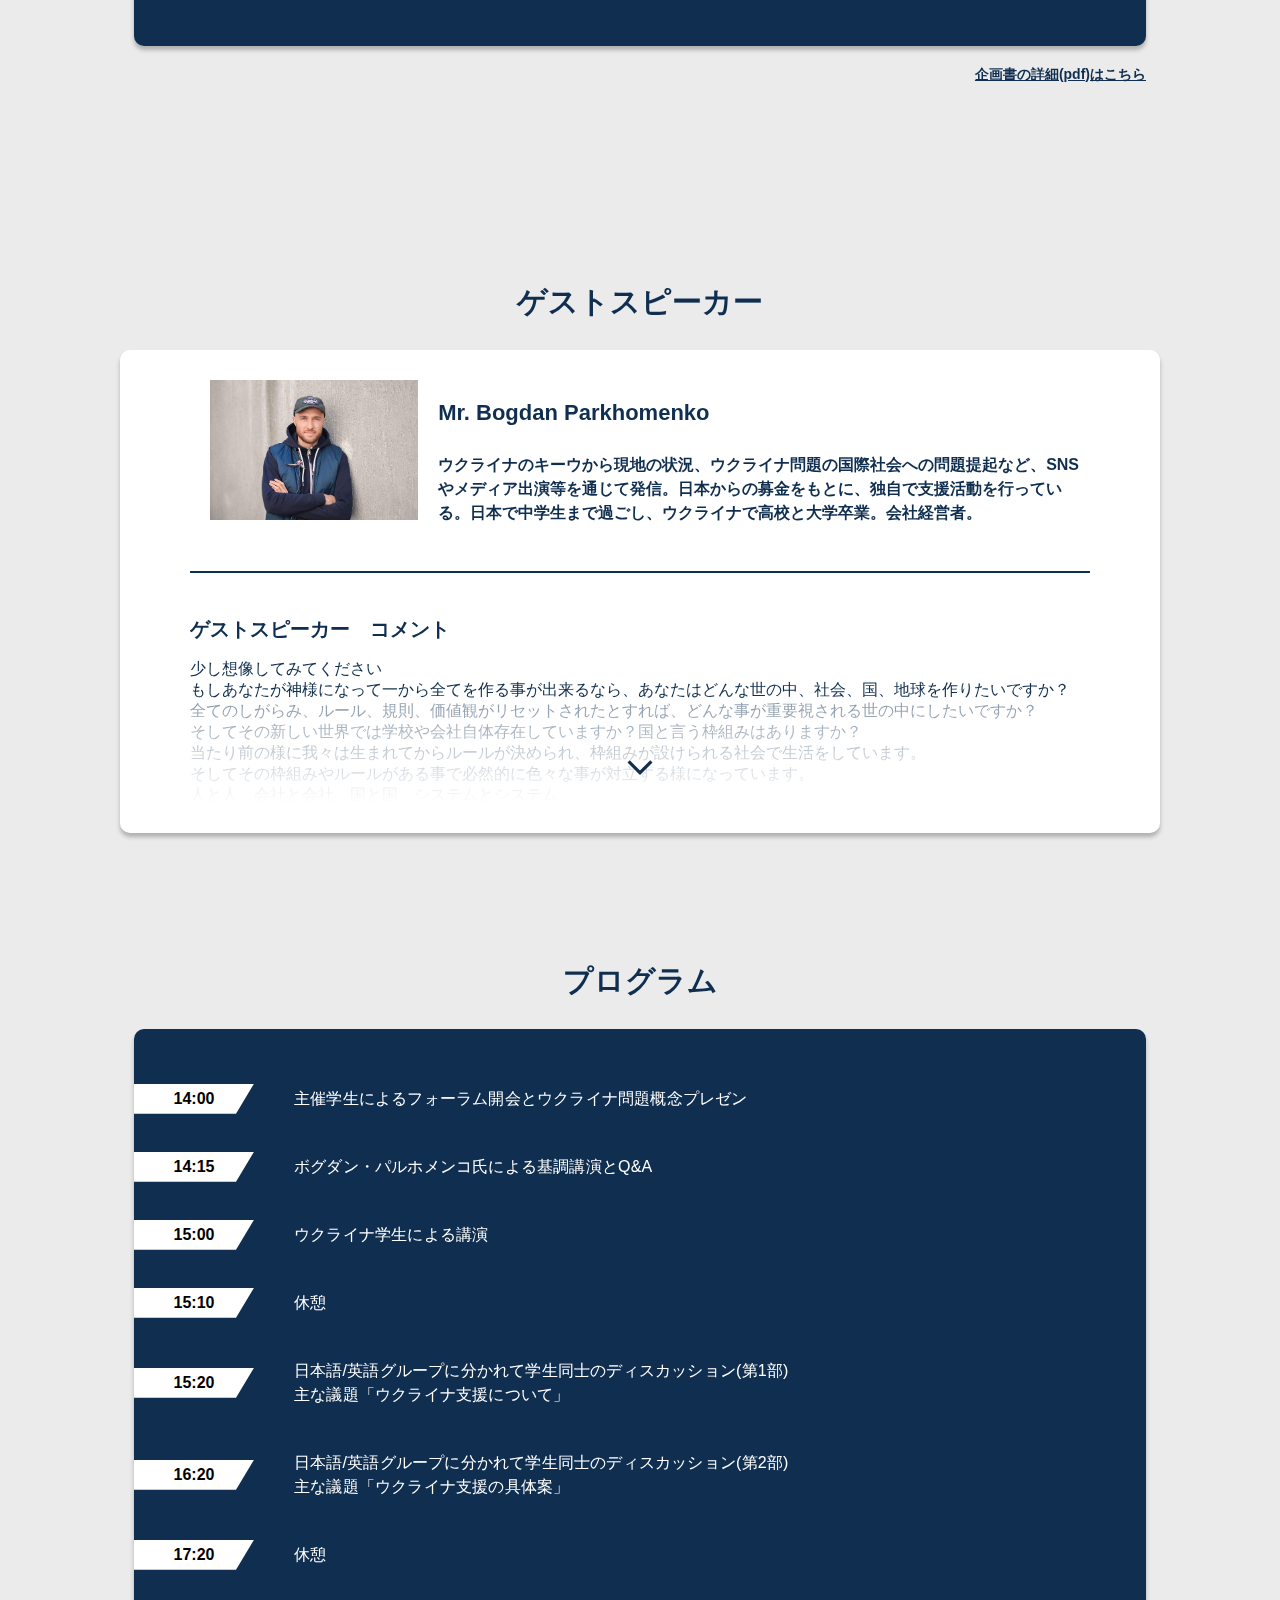
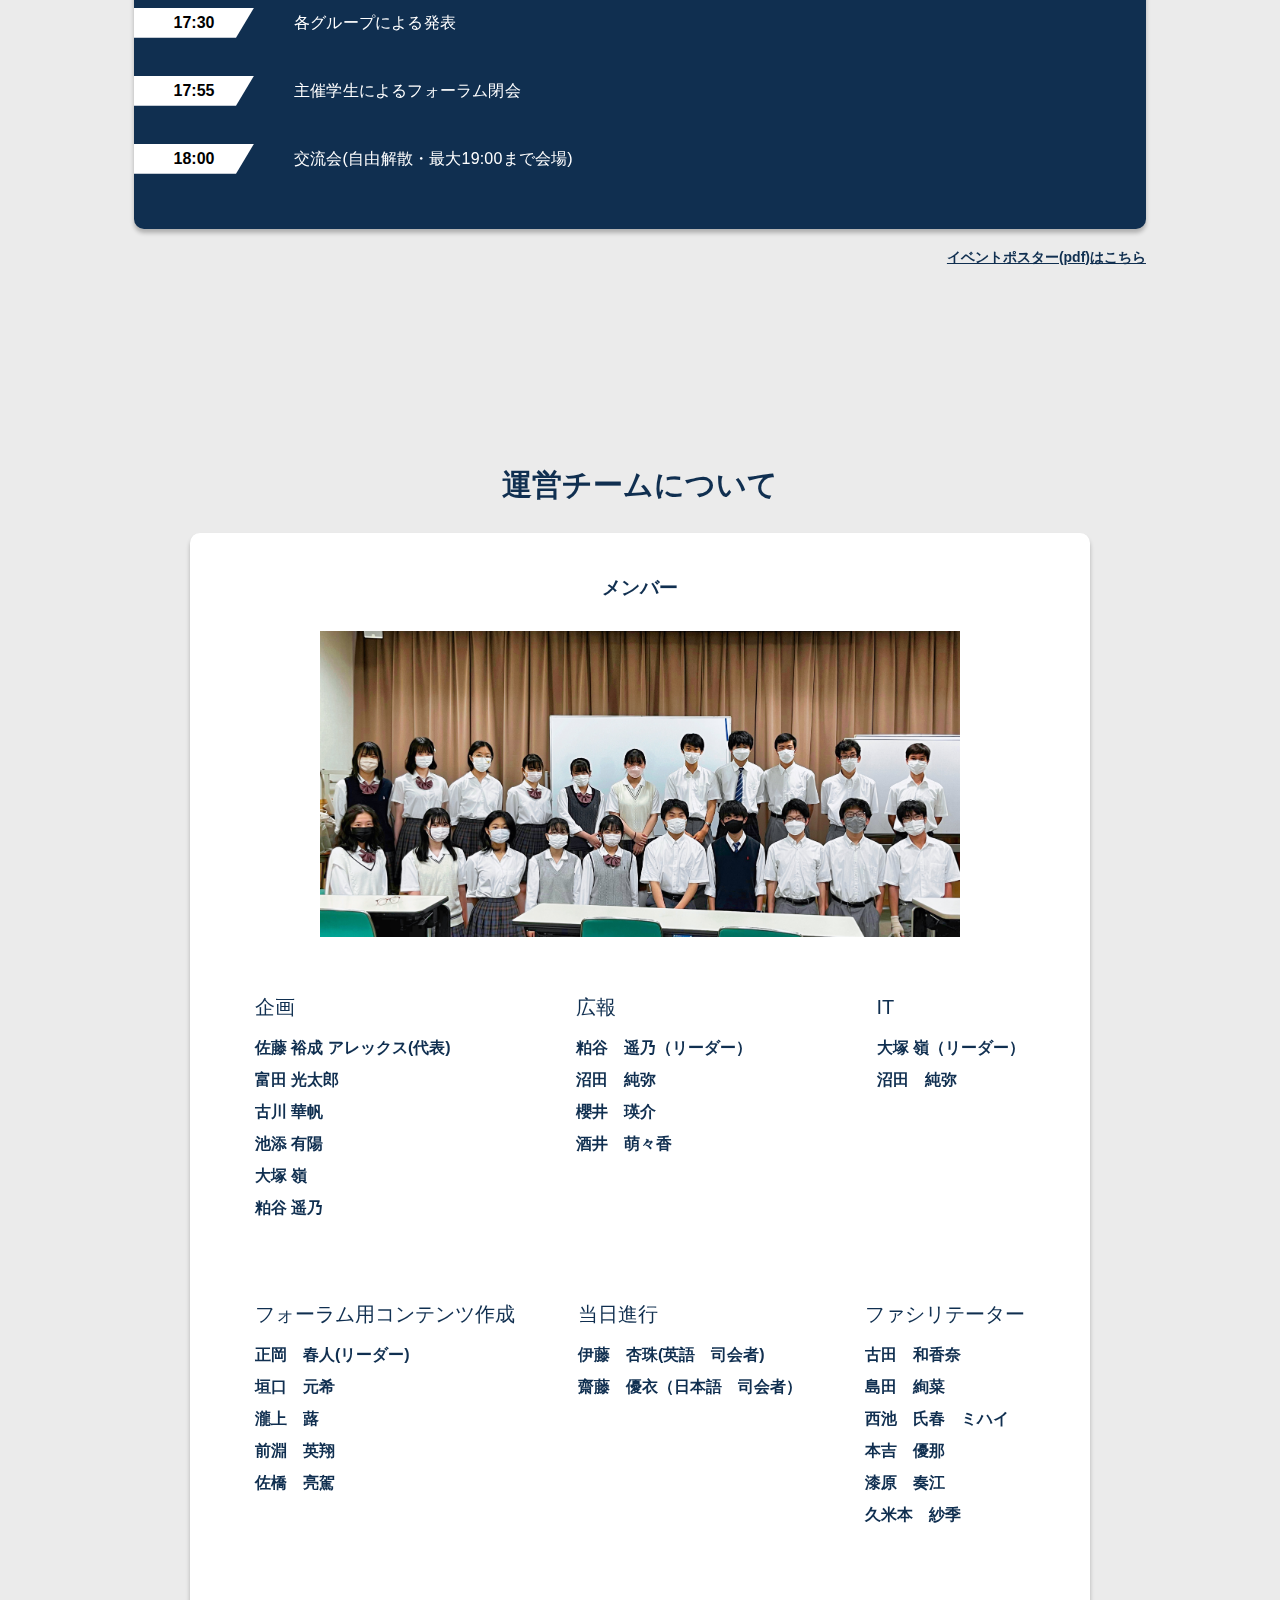
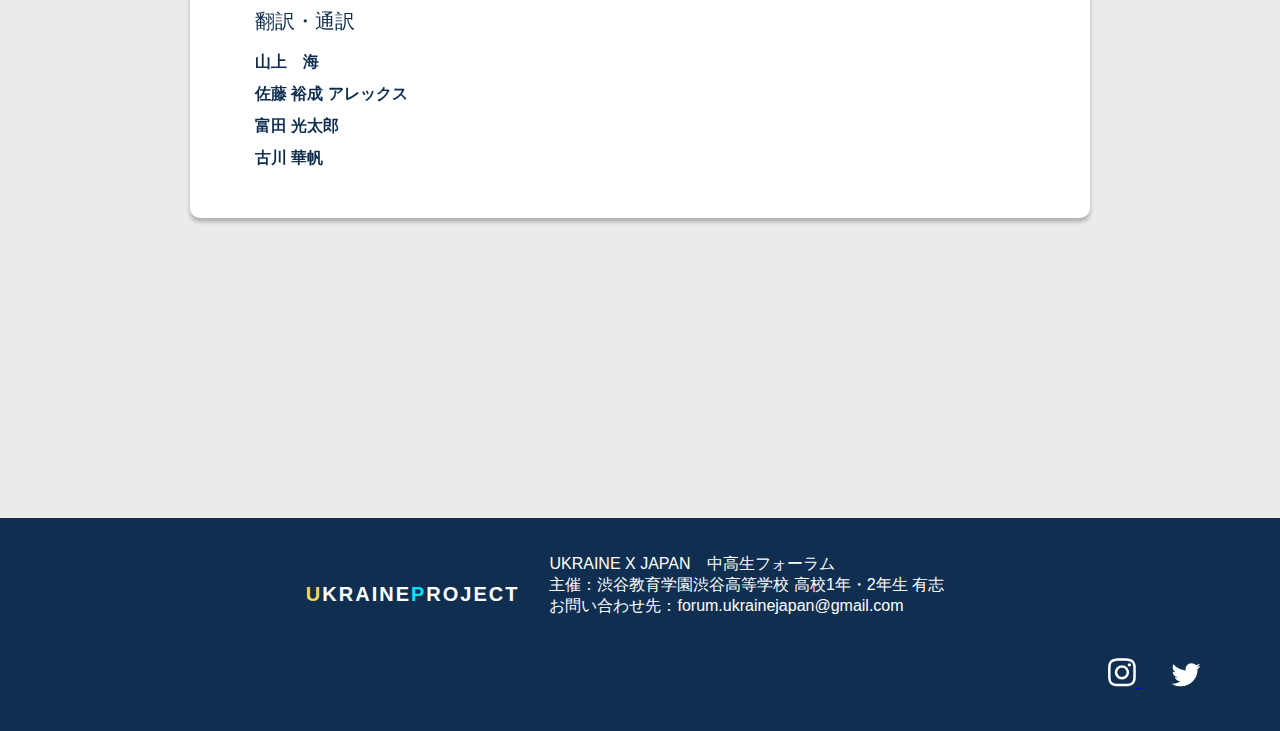
==== commit a06efebb: "[fix] added member name" ====
--- a/index.html
+++ b/index.html
@@ -301,6 +301,8 @@
                     <br><b>垣口　元希</b>
                     <br><b>瀧上　蕗</b>
                     <br><b>前淵　英翔</b>
+                    <br><b>佐橋　亮駕</b>
+
                     <br>
                 </p>
             </div>
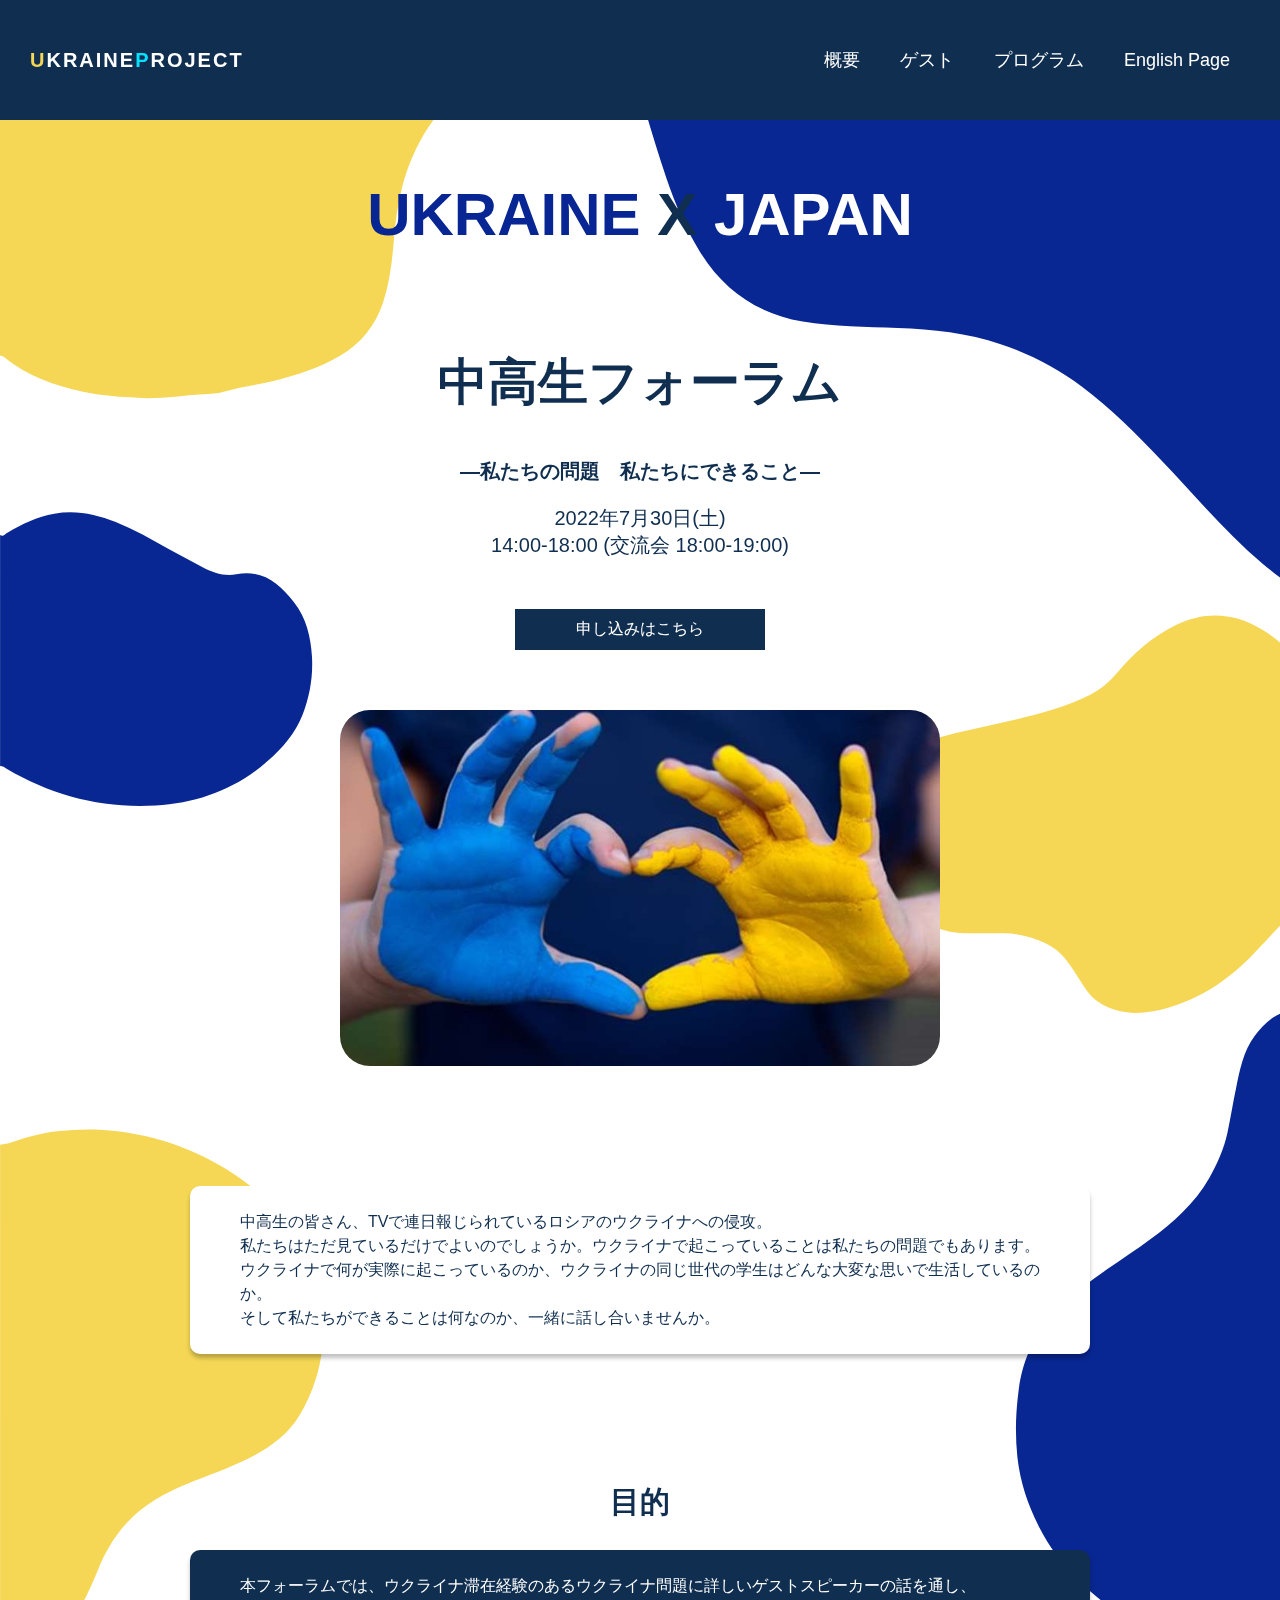
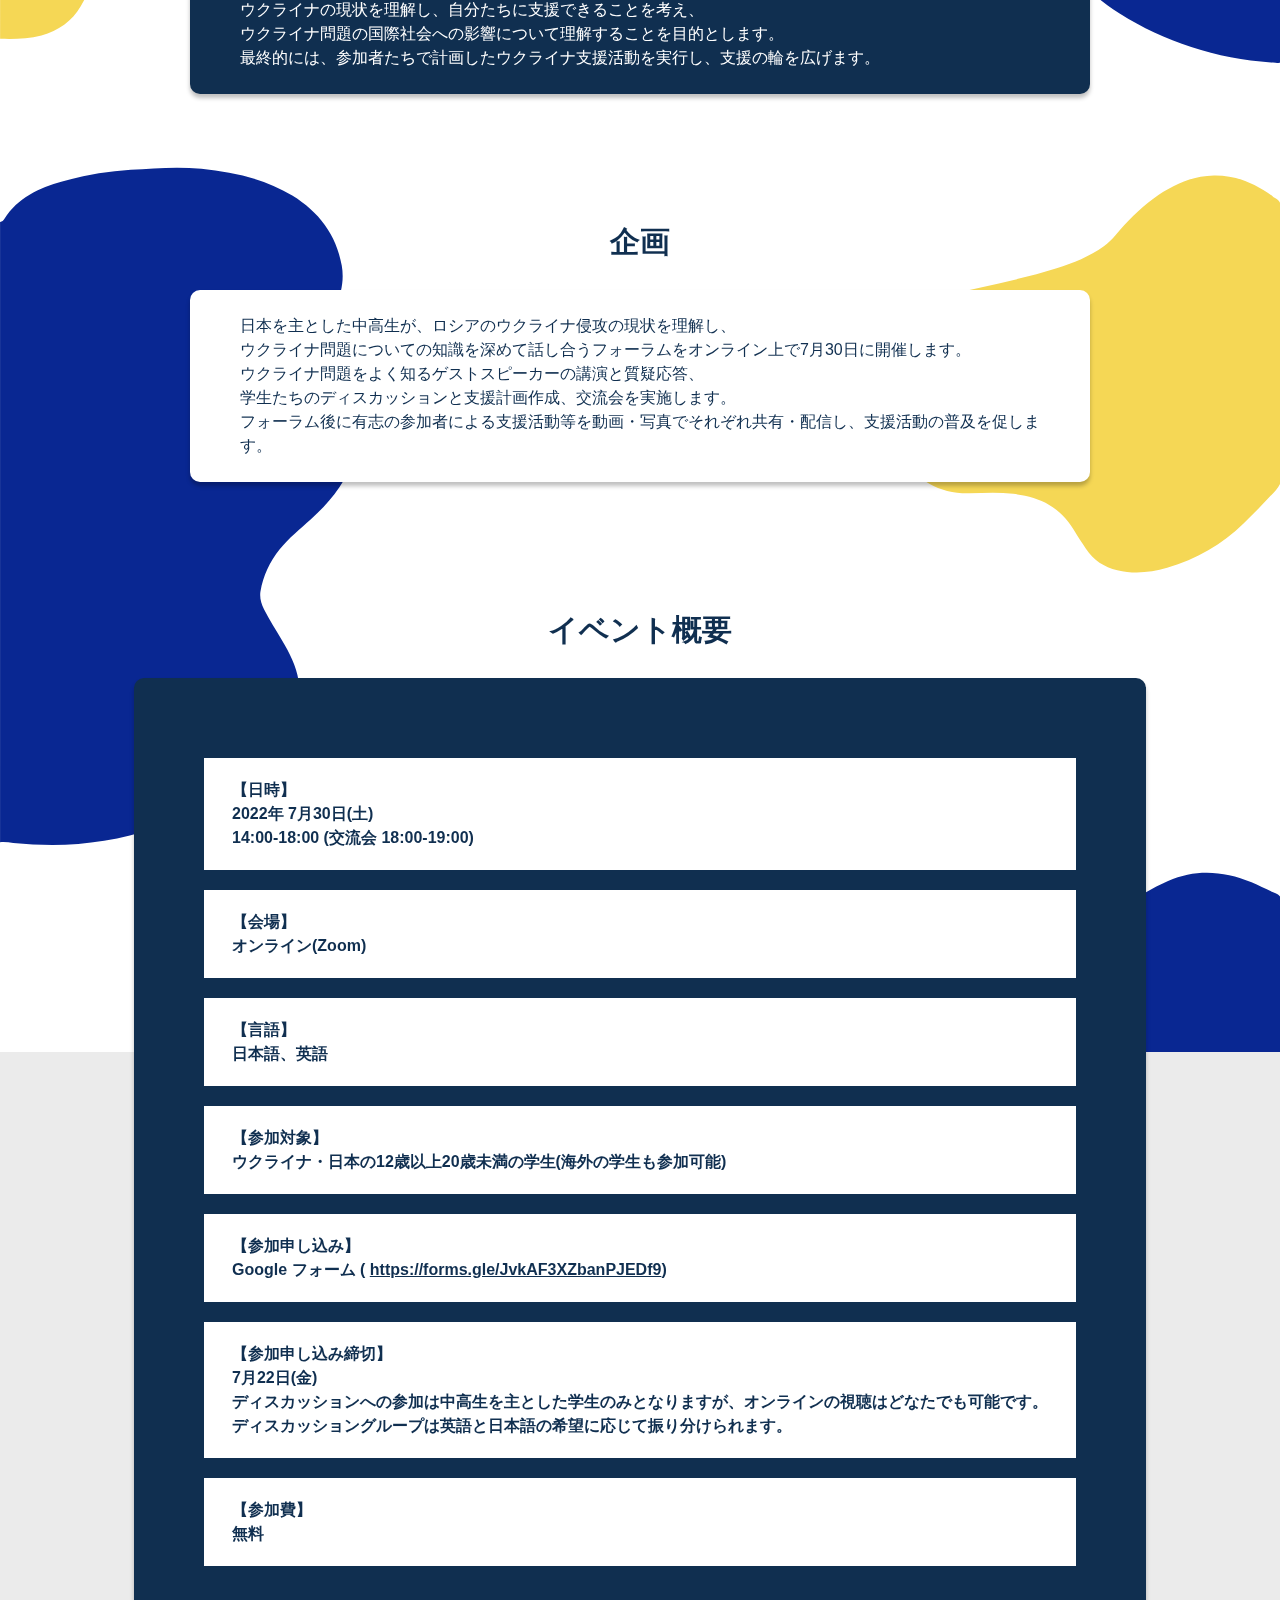
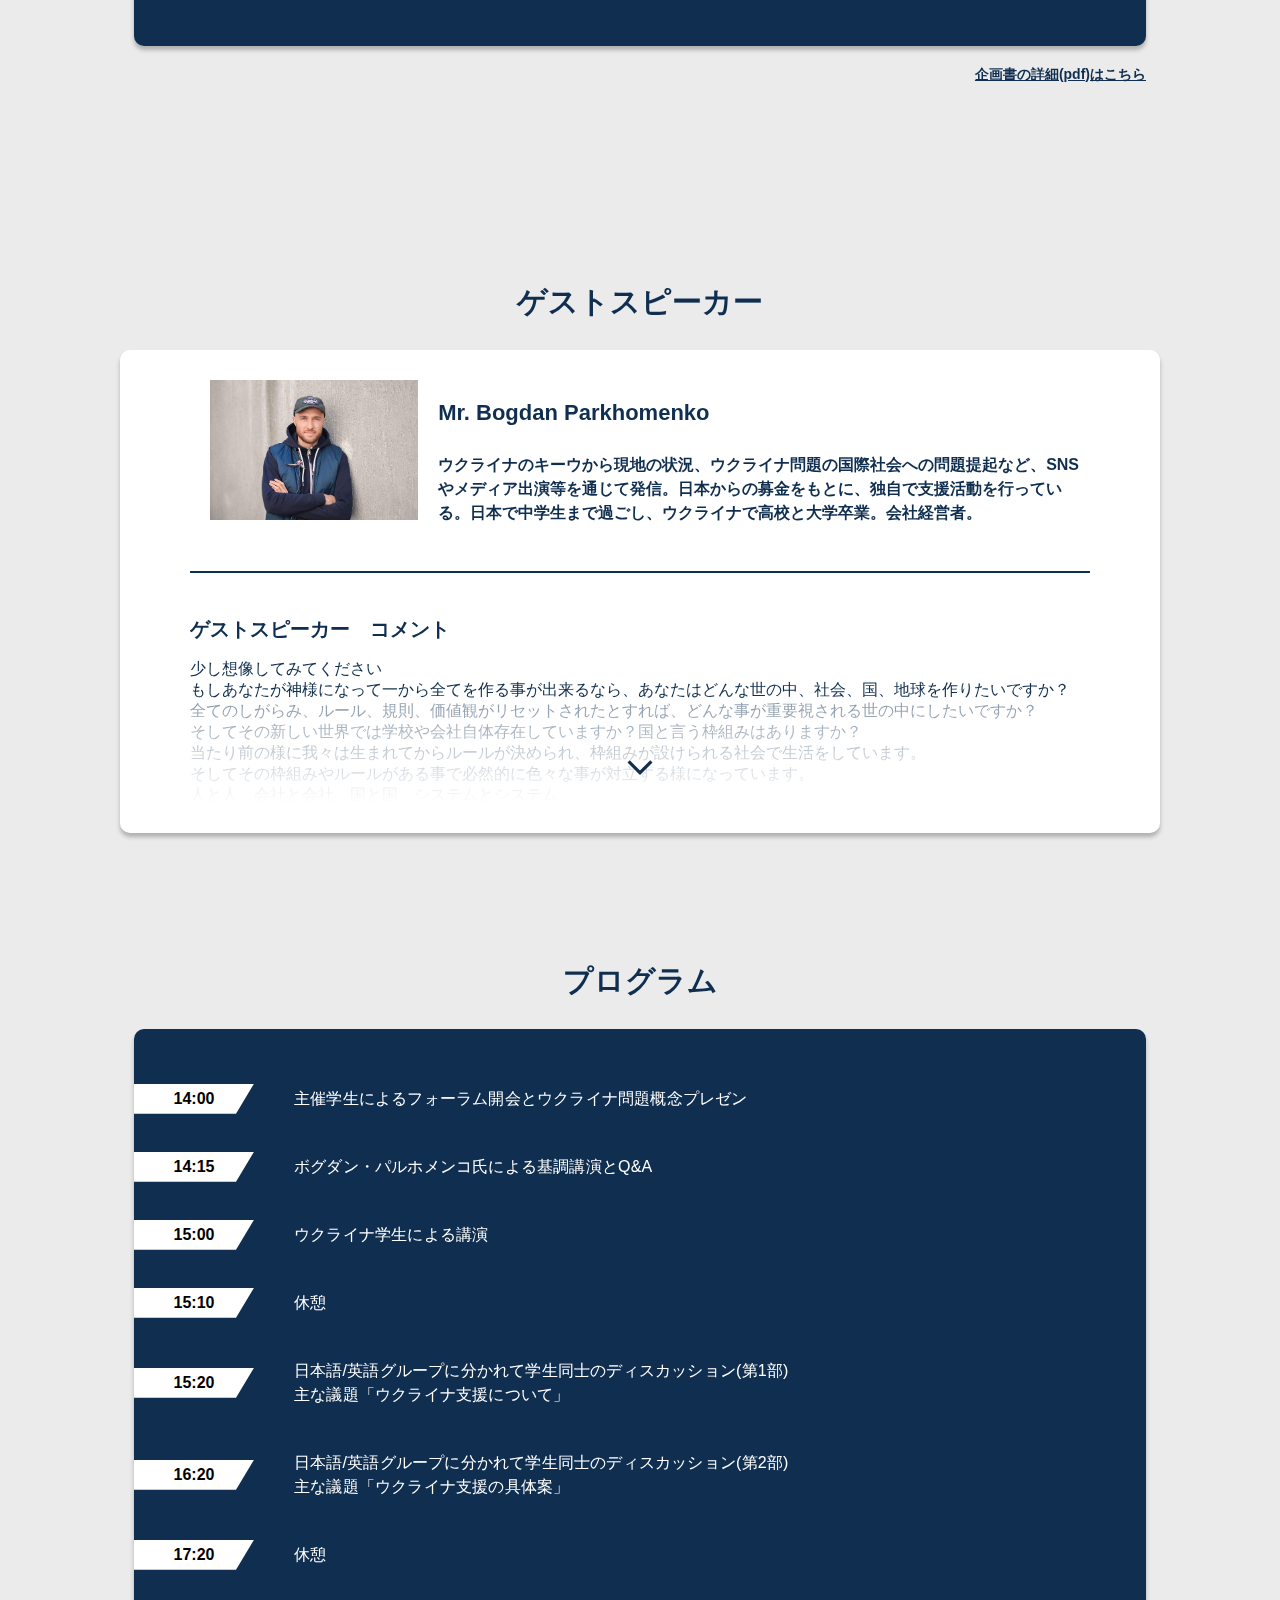
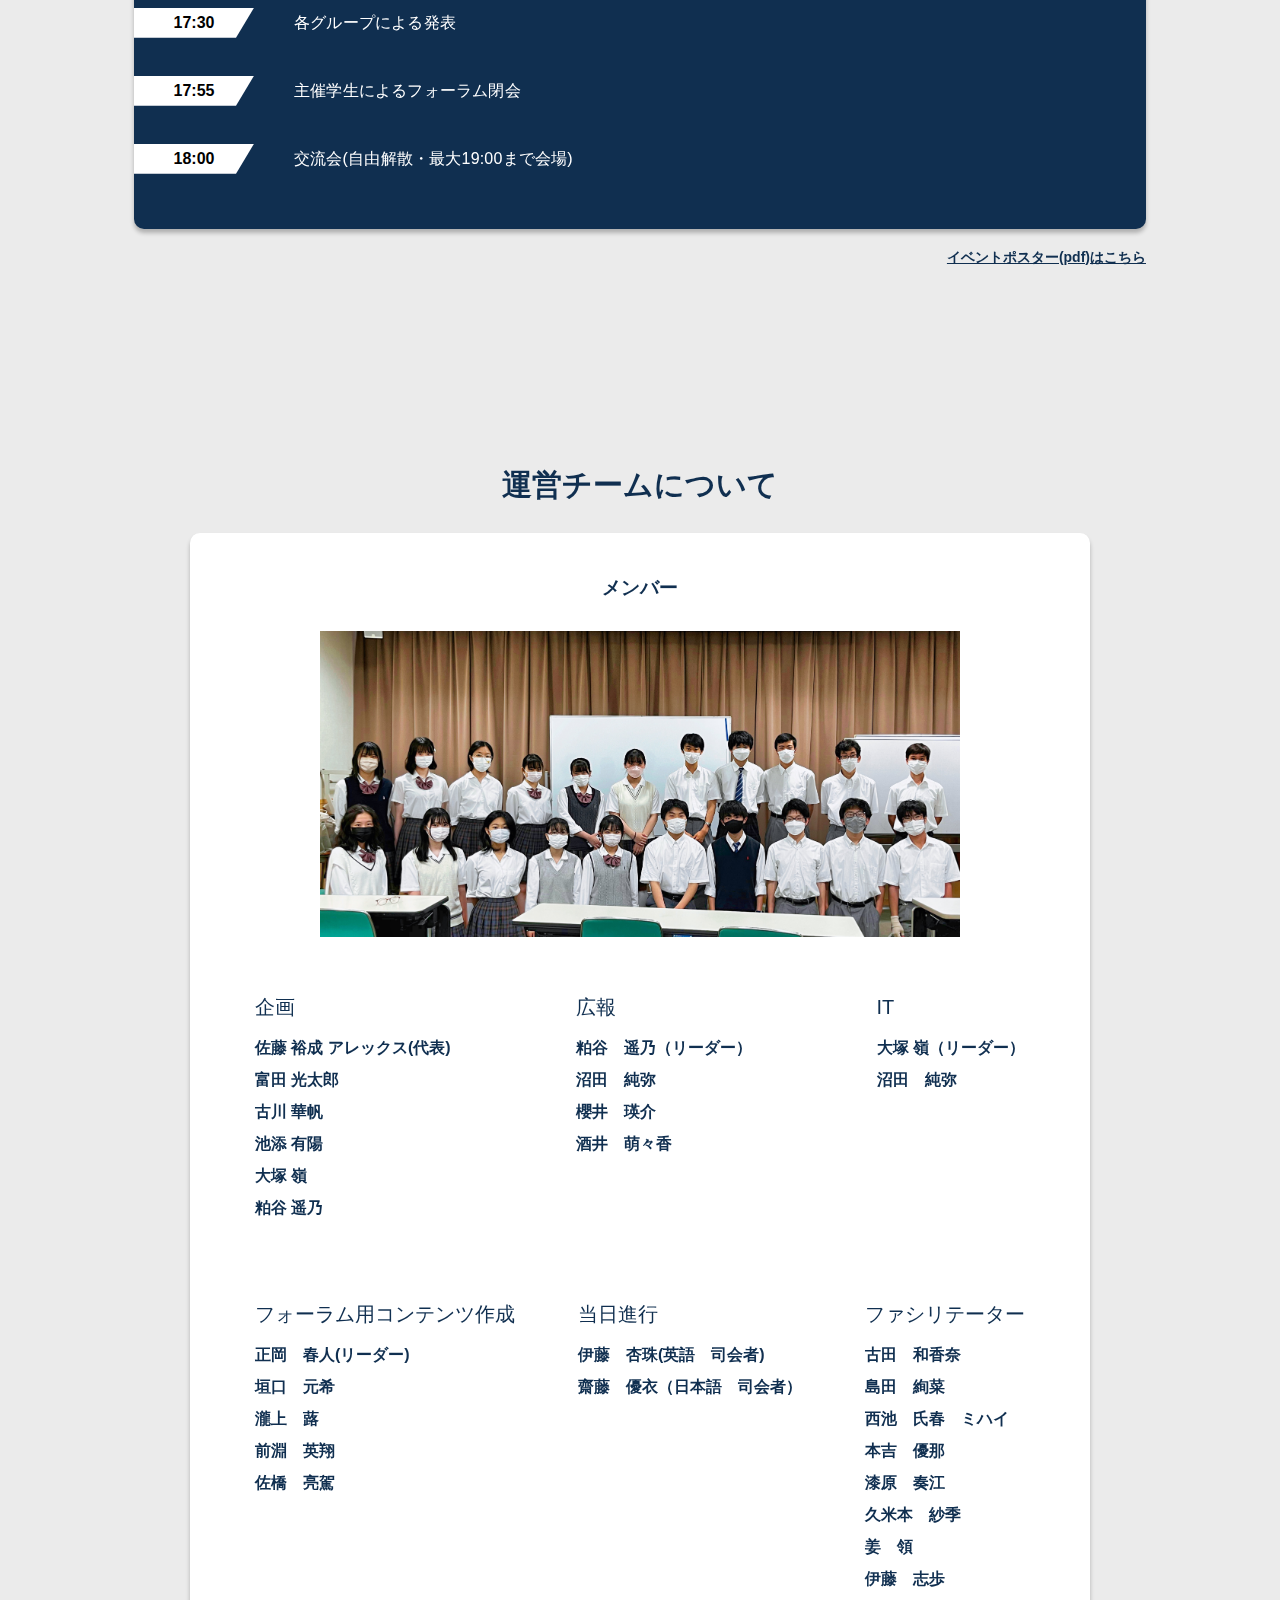
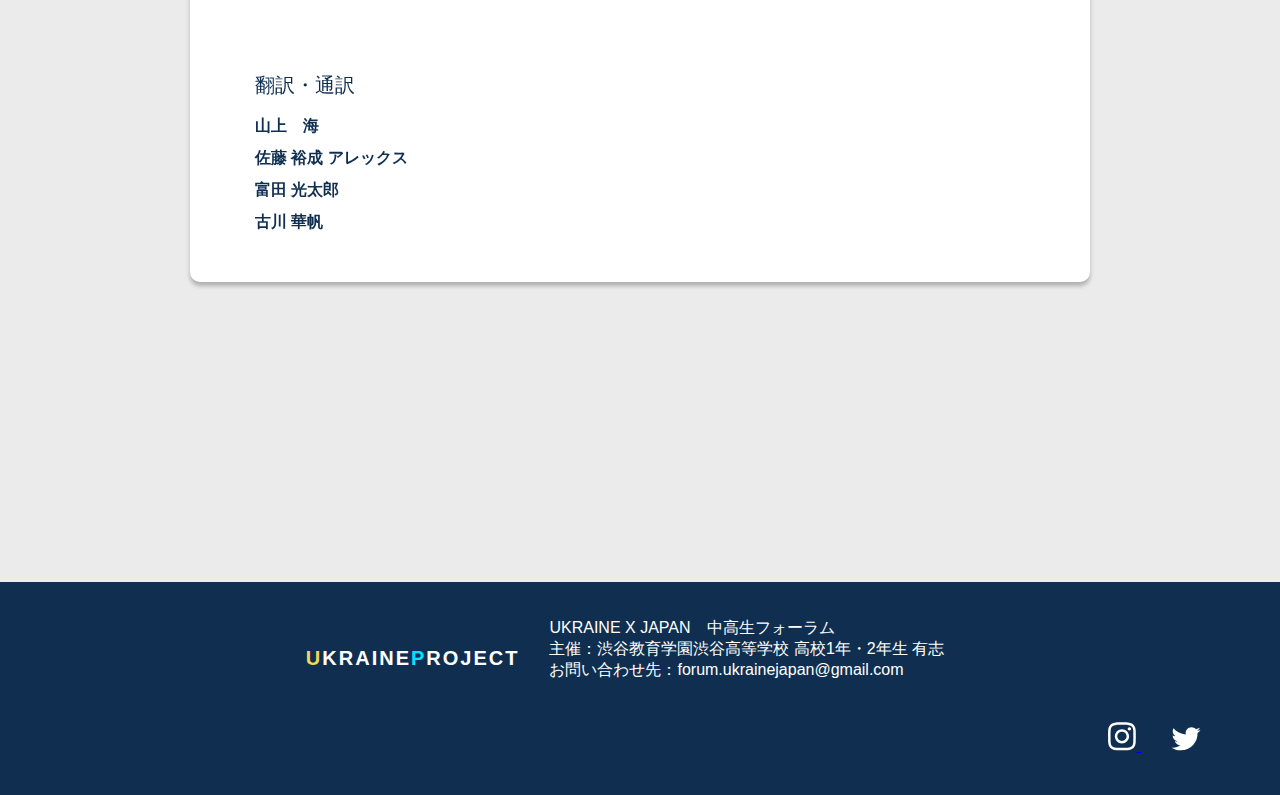
==== commit a4802df0: "[add] added members names" ====
--- a/index.html
+++ b/index.html
@@ -325,6 +325,8 @@
                     <br><b>本吉　優那</b>
                     <br><b>漆原　奏江</b>
                     <br><b>久米本　紗季</b>
+                    <br><b>姜　領</b>
+                    <br><b>伊藤　志歩</b>
                     <br>
                 </p>
 
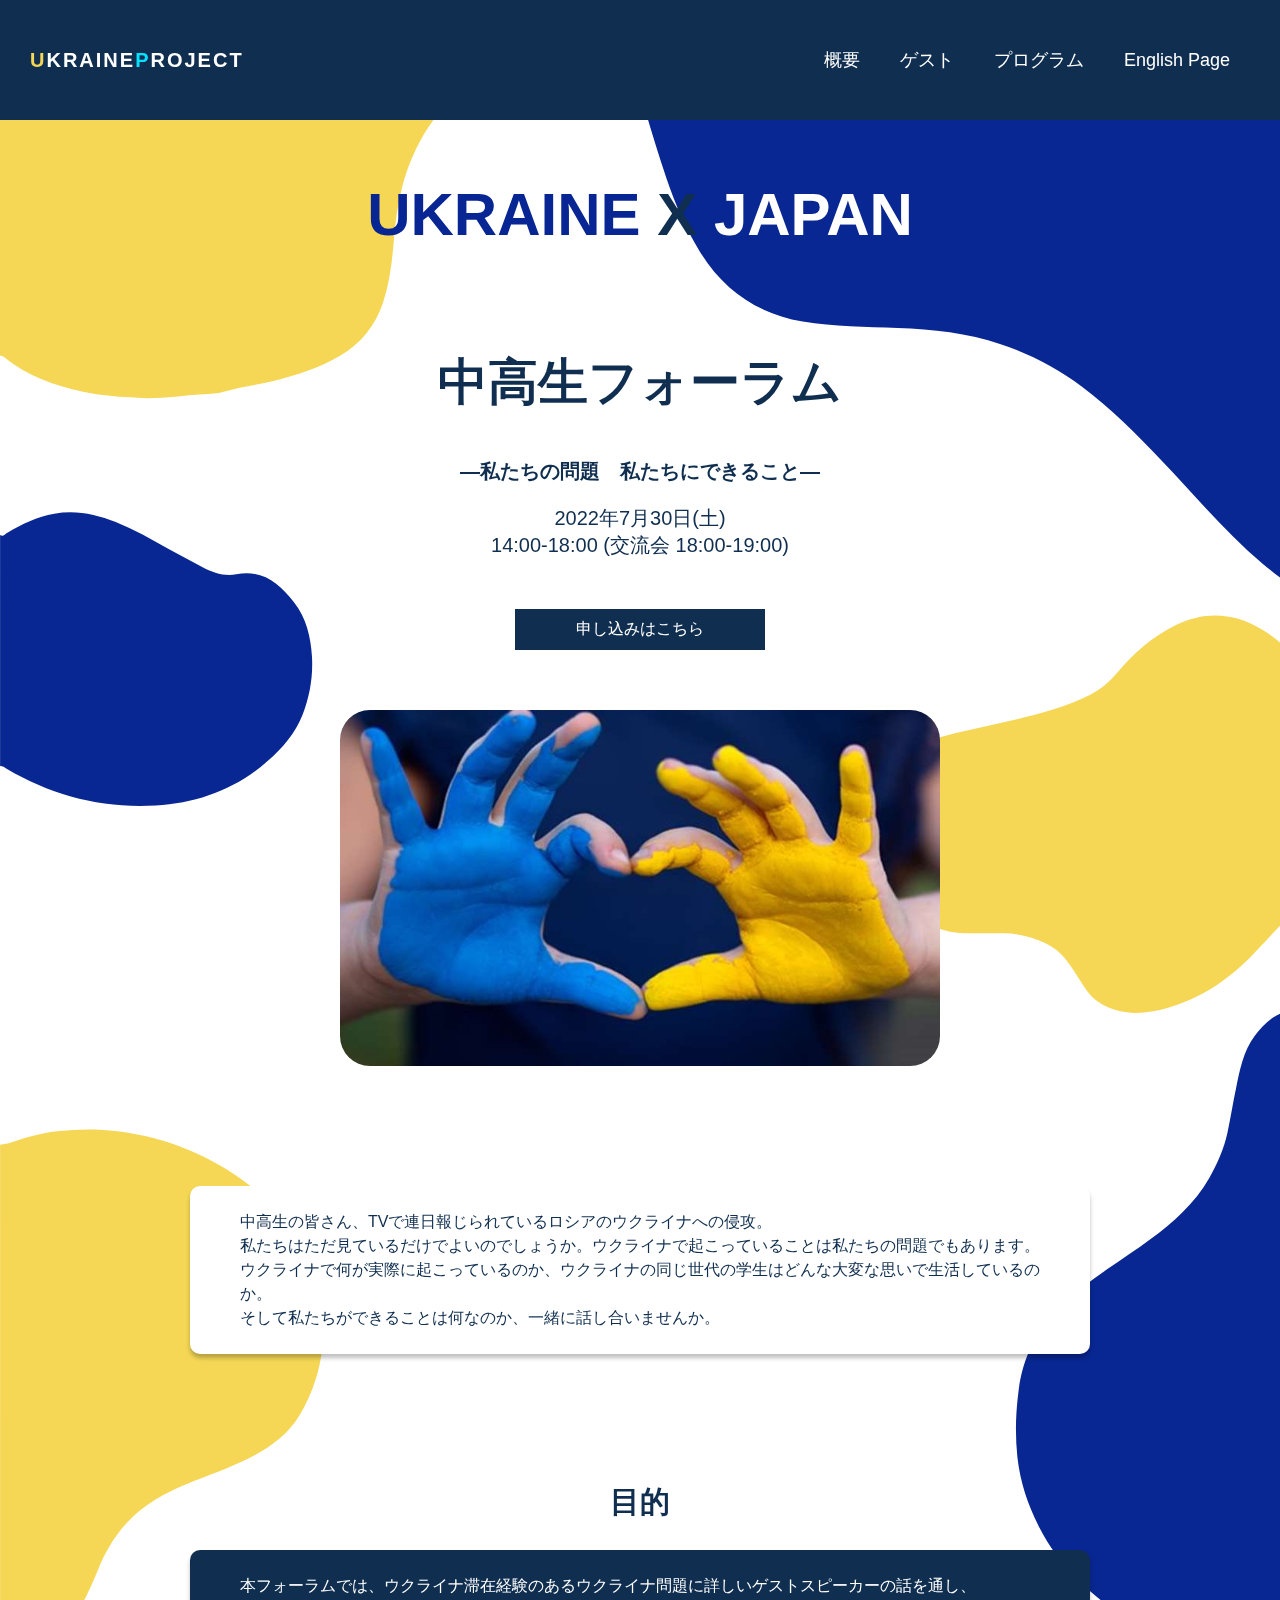
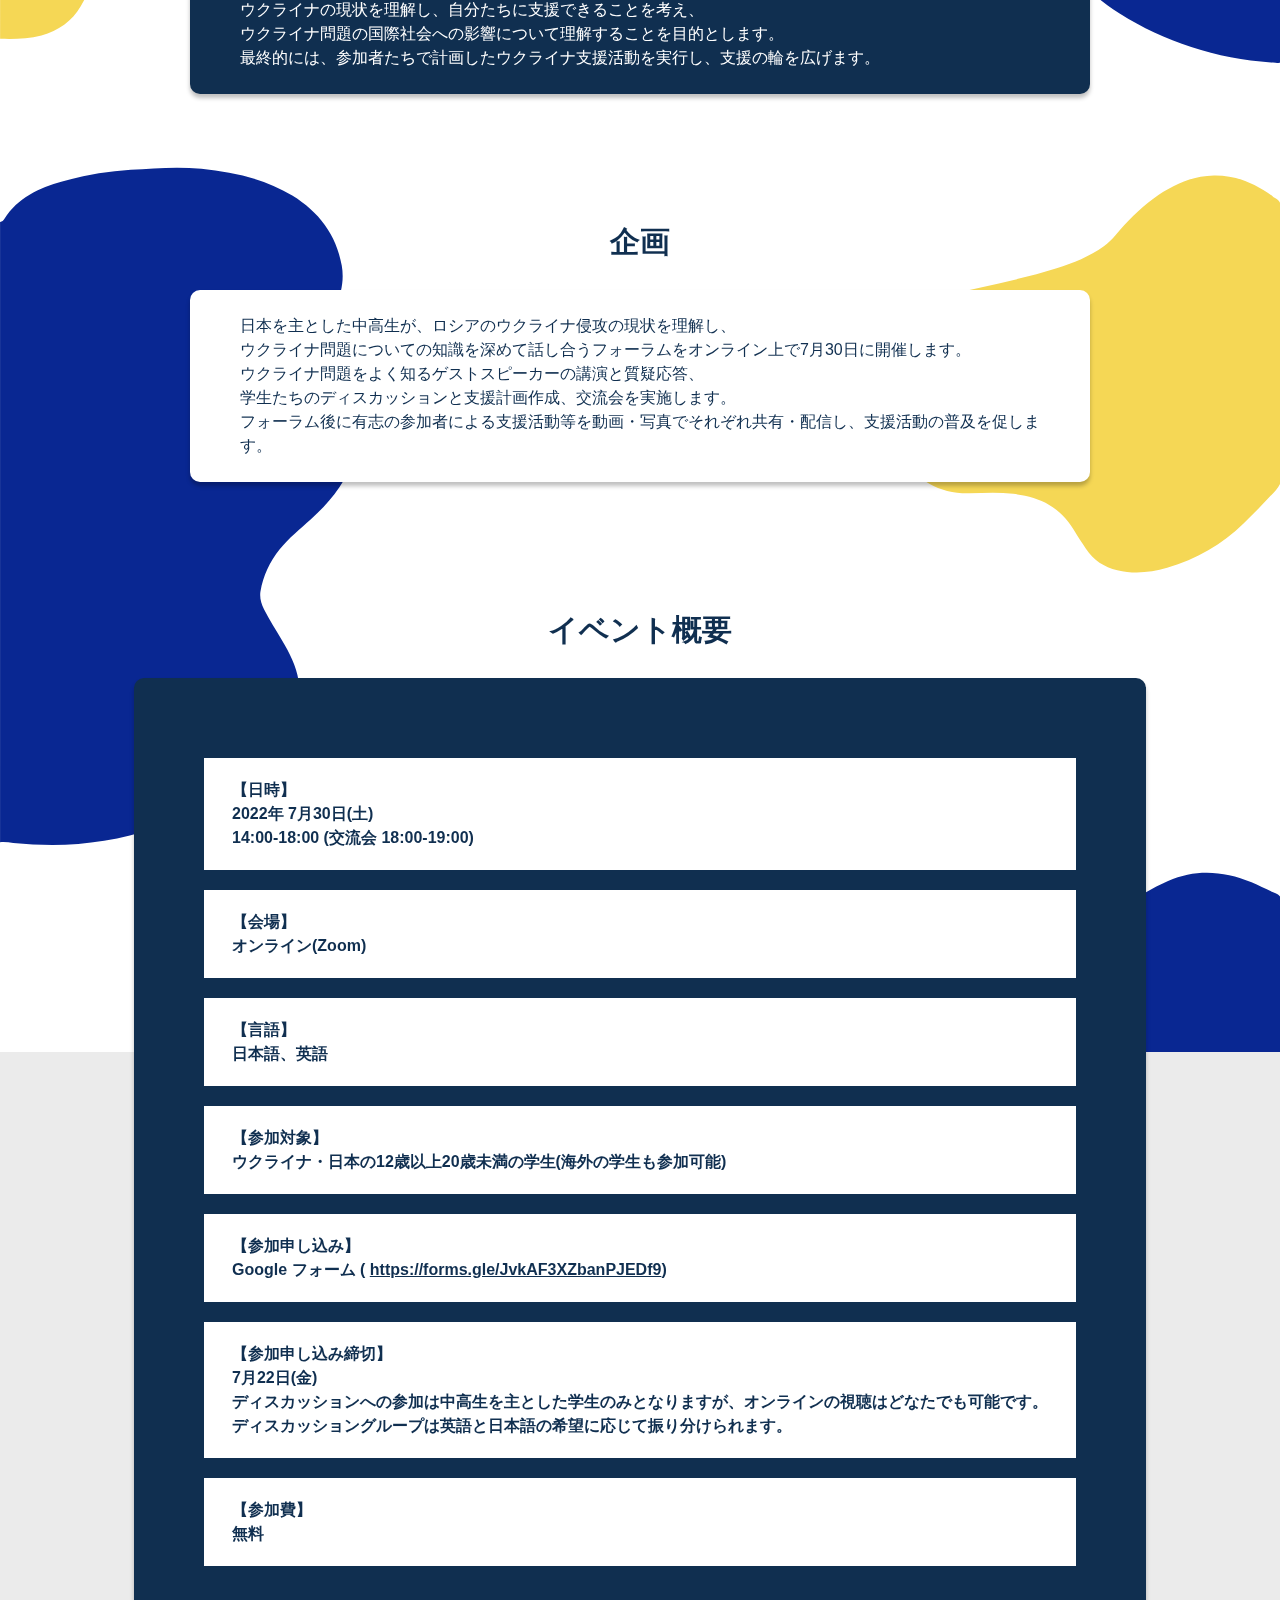
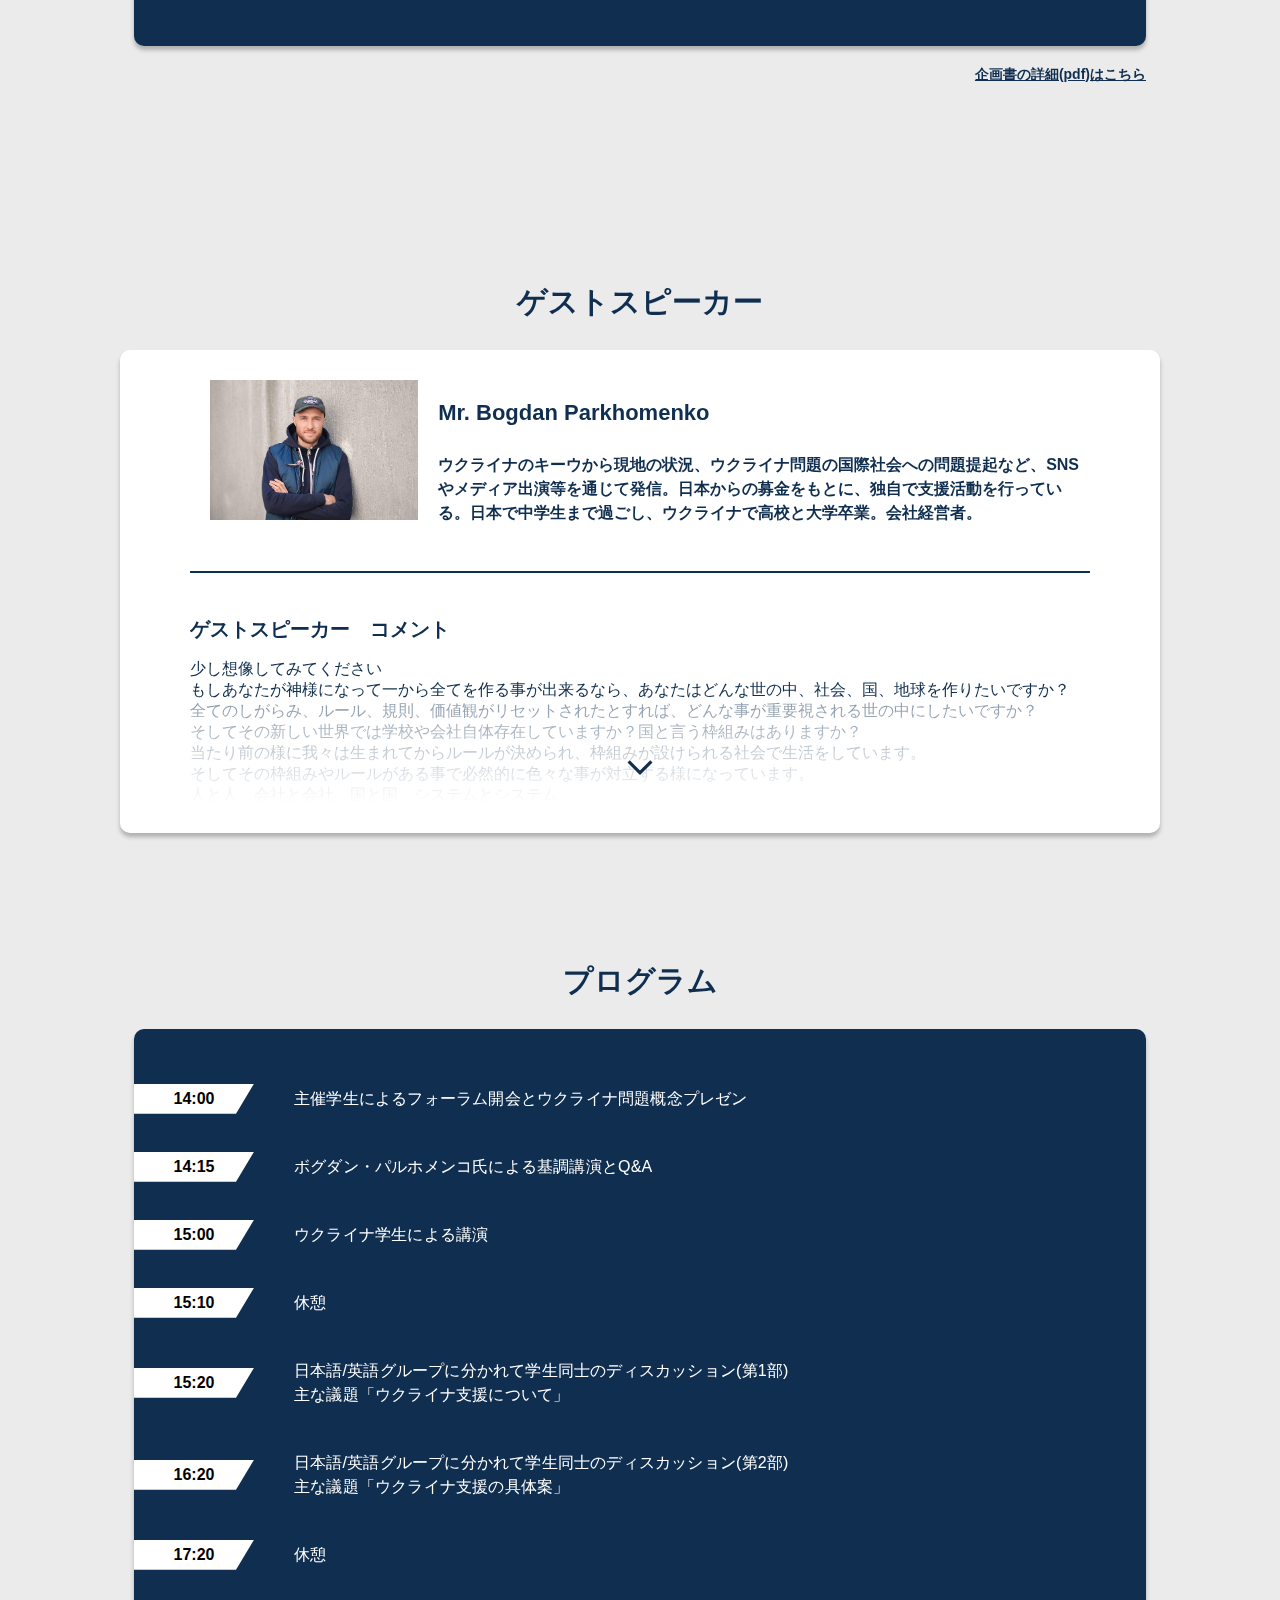
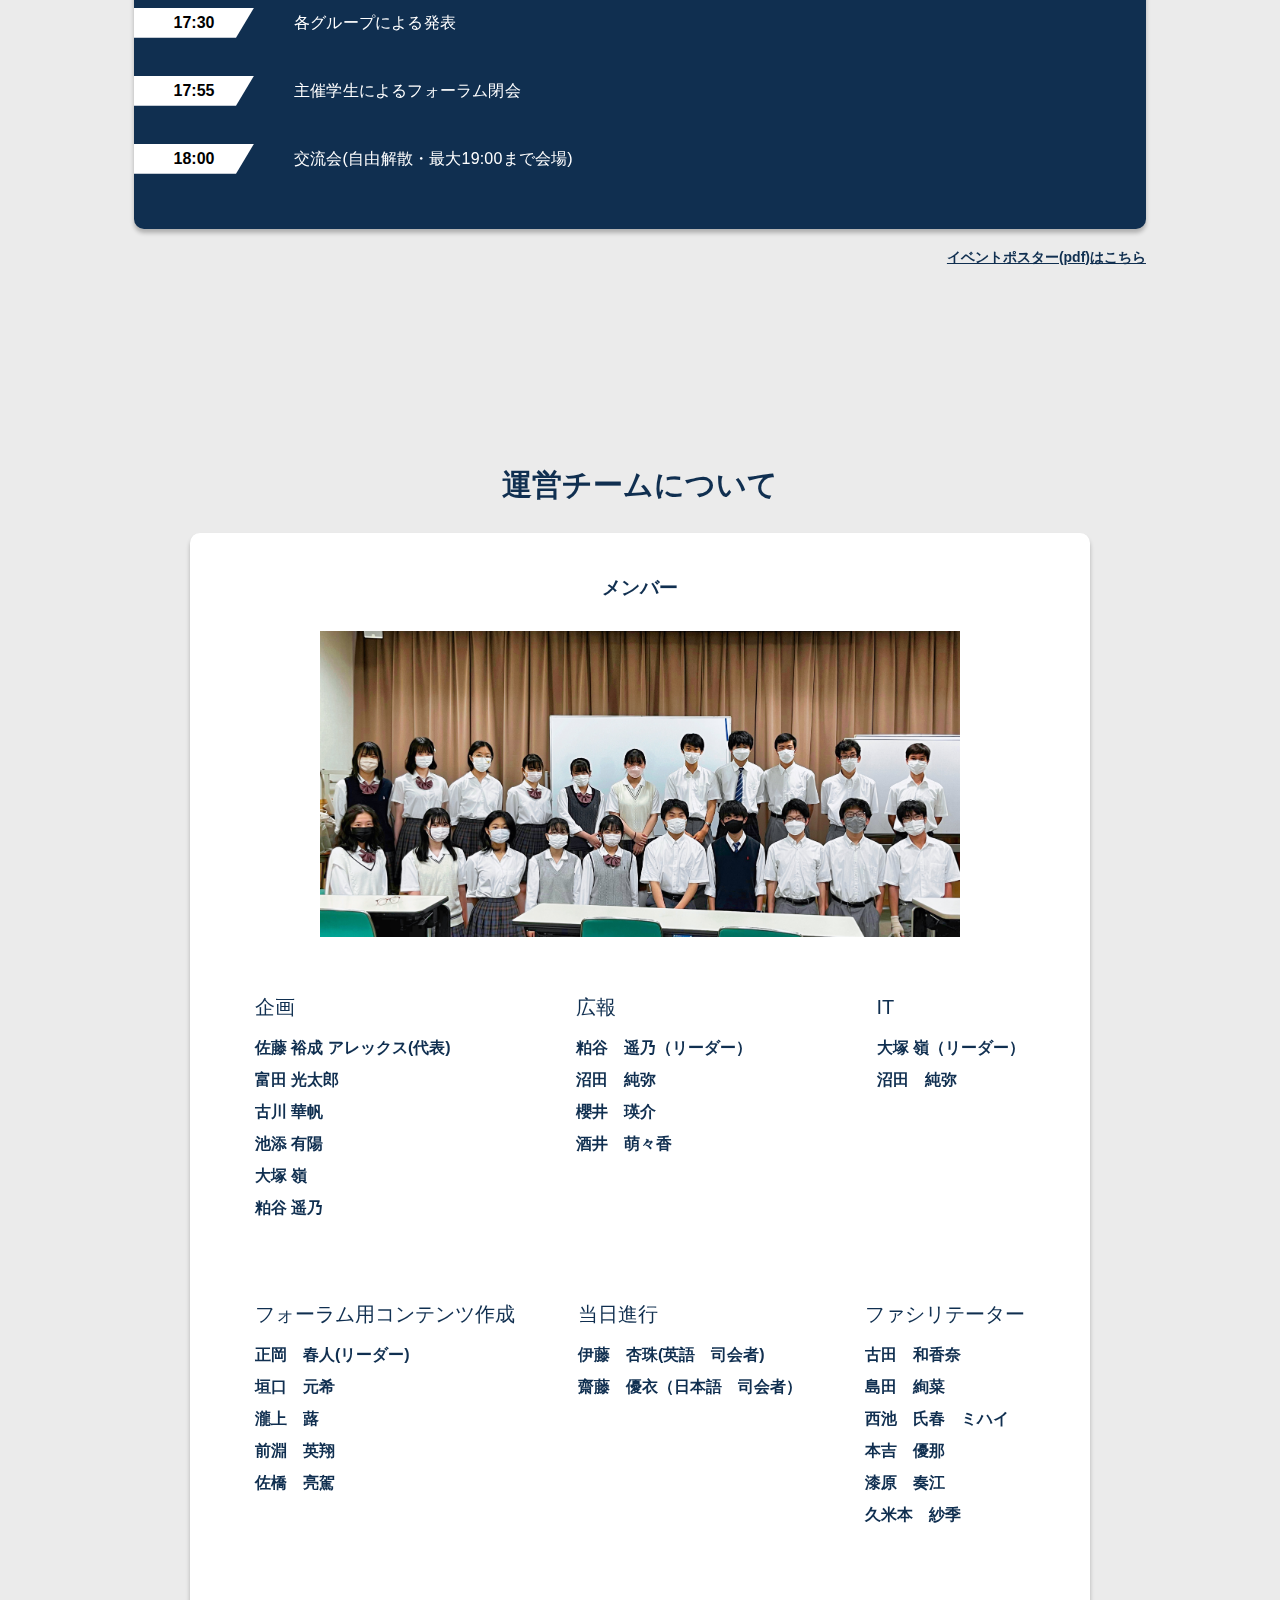
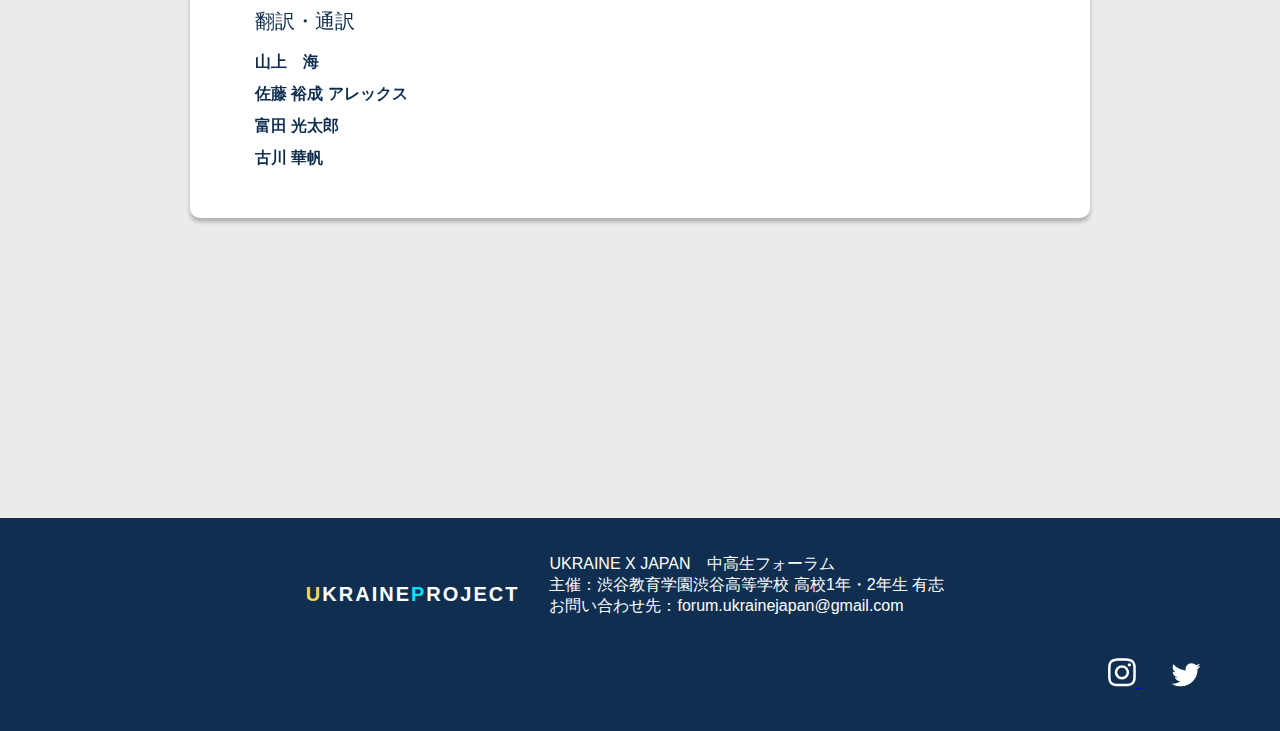
==== commit e6f49be6: "[fix] added update" ====
--- a/index.html
+++ b/index.html
@@ -13,7 +13,7 @@
         <div class="logo_text">
             <p class="text_yellow">U</p>
             <p class="text_white">KRAINE </p>
-            <p class="text_logoBlue">P</p>
+            <p class="text_logoBlue" onclick="event_move()">P</p>
             <p class="text_white">ROJECT</p>
         </div>
         <div class="jump_text">
@@ -50,7 +50,7 @@
             <div class="logo_text">
                 <p class="text_yellow">U</p>
                 <p class="text_white">KRAINE </p>
-                <p class="text_logoBlue">P</p>
+                <p class="text_logoBlue" onclick="event_move()">P</p>
                 <p class="text_white">ROJECT</p>
             </div>
             <div class="open_button" onclick="changeMenu()">
@@ -325,8 +325,6 @@
                     <br><b>本吉　優那</b>
                     <br><b>漆原　奏江</b>
                     <br><b>久米本　紗季</b>
-                    <br><b>姜　領</b>
-                    <br><b>伊藤　志歩</b>
                     <br>
                 </p>
 
@@ -350,7 +348,7 @@
         <div class="logo_text">
             <p class="text_yellow">U</p>
             <p class="text_white">KRAINE </p>
-            <p class="text_logoBlue">P</p>
+            <p class="text_logoBlue" onclick="event_move()">P</p>
             <p class="text_white">ROJECT</p>
         </div>
         <div class="footer_disc_div">
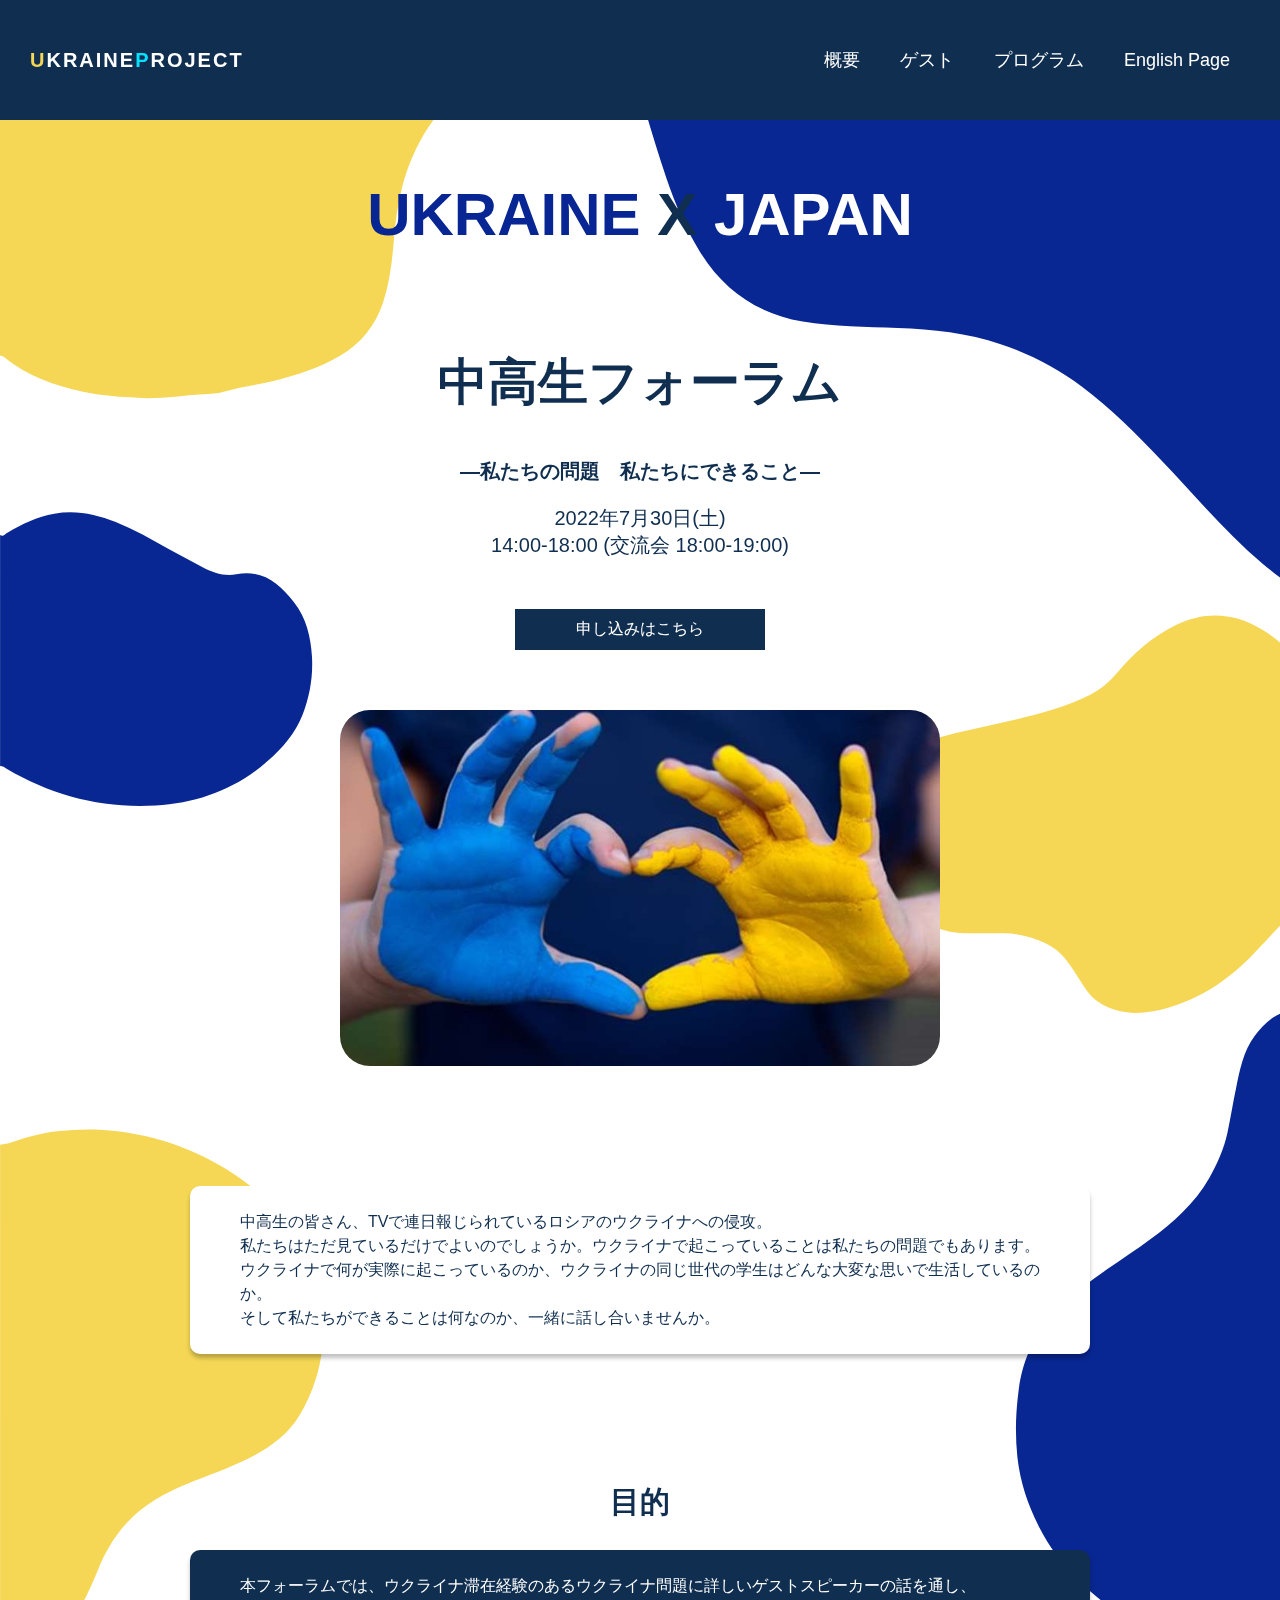
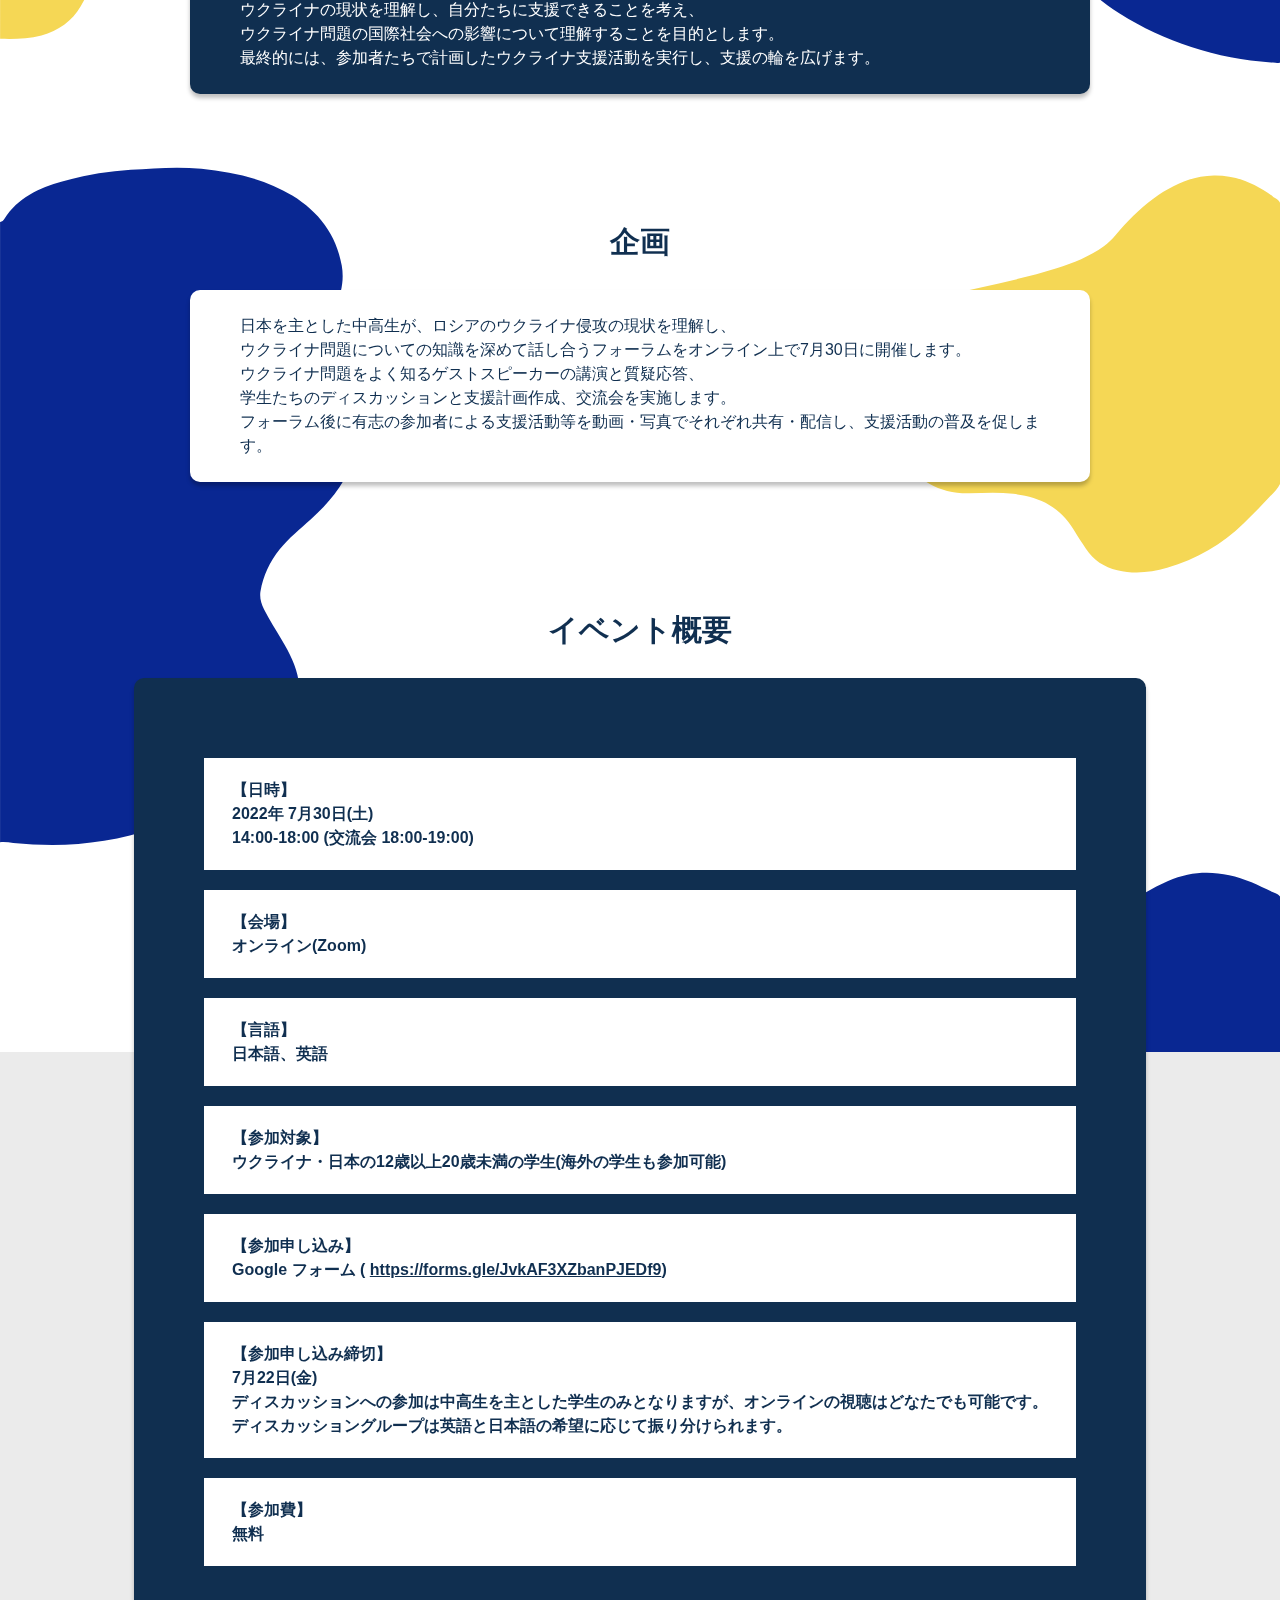
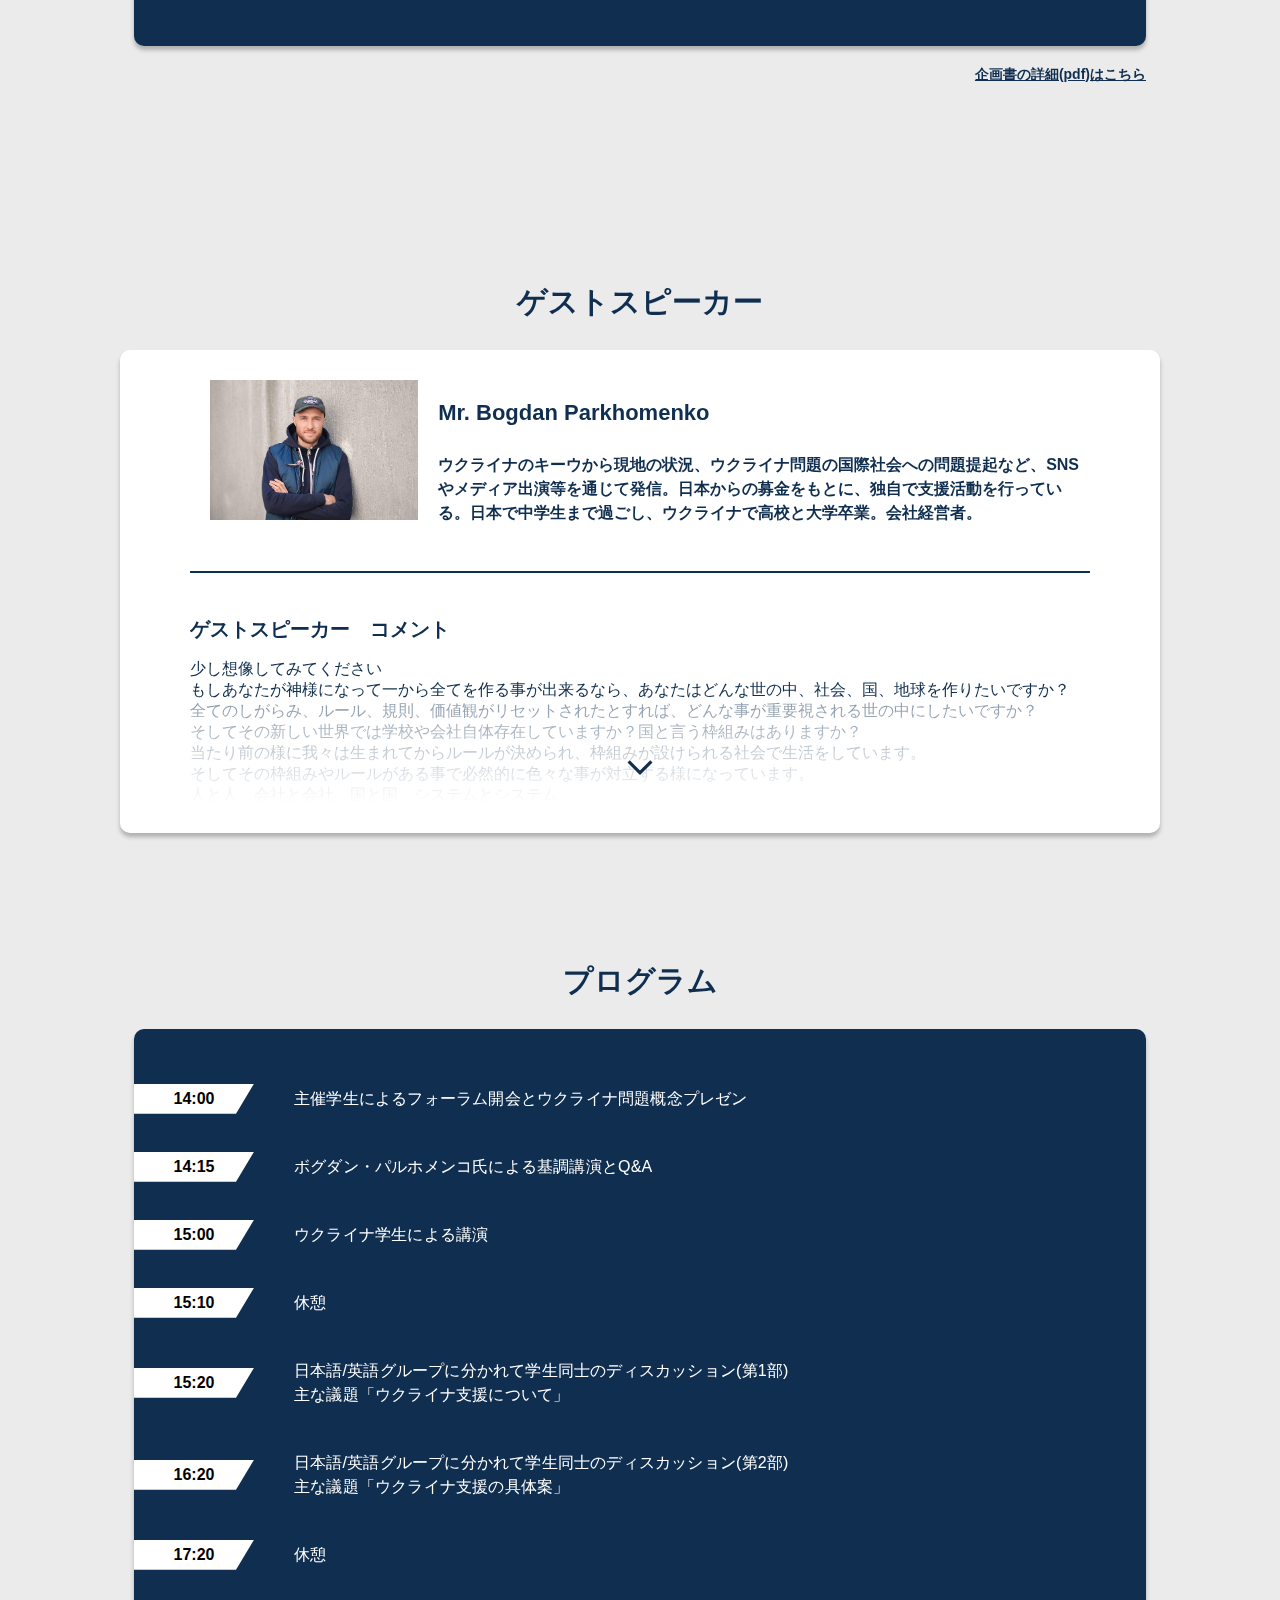
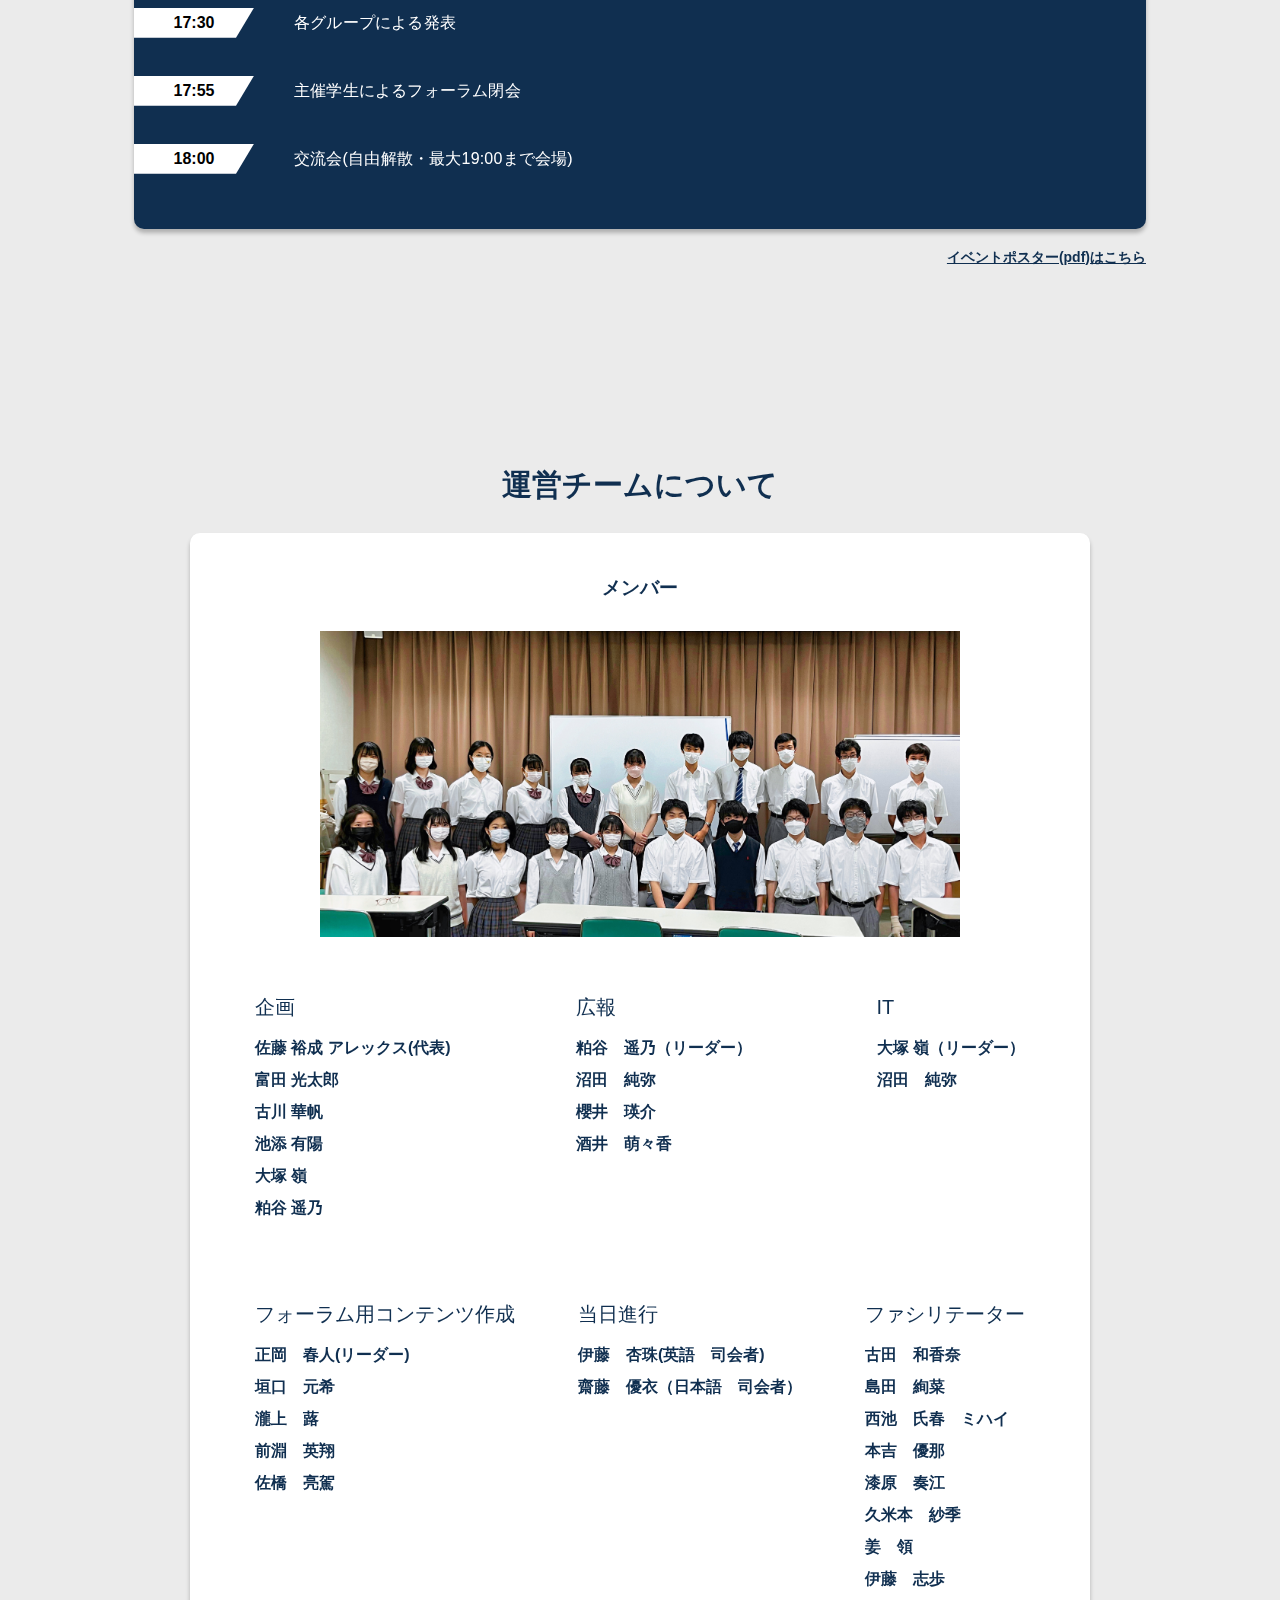
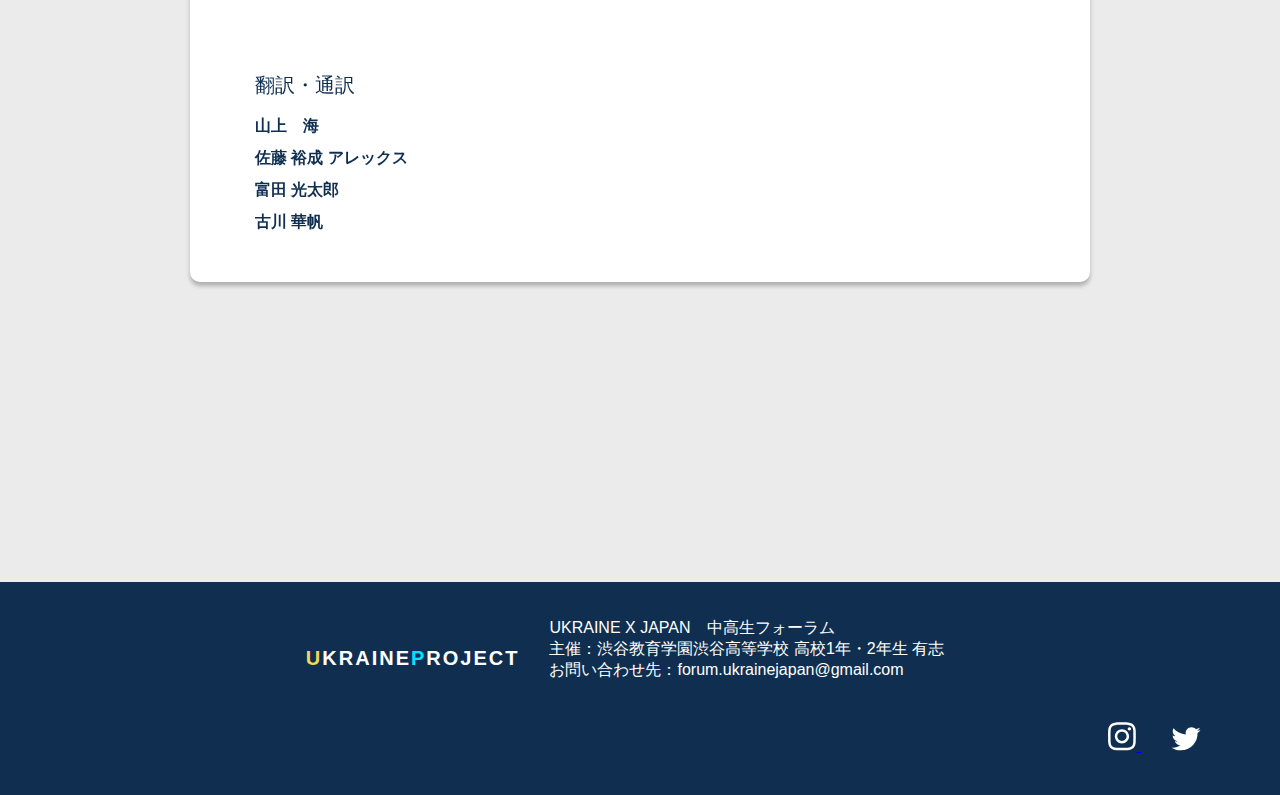
==== commit 21306a29: "Merge branch 'main' of https://github.com/forum-ukrainejapan/event-page" ====
--- a/index.html
+++ b/index.html
@@ -325,6 +325,8 @@
                     <br><b>本吉　優那</b>
                     <br><b>漆原　奏江</b>
                     <br><b>久米本　紗季</b>
+                    <br><b>姜　領</b>
+                    <br><b>伊藤　志歩</b>
                     <br>
                 </p>
 
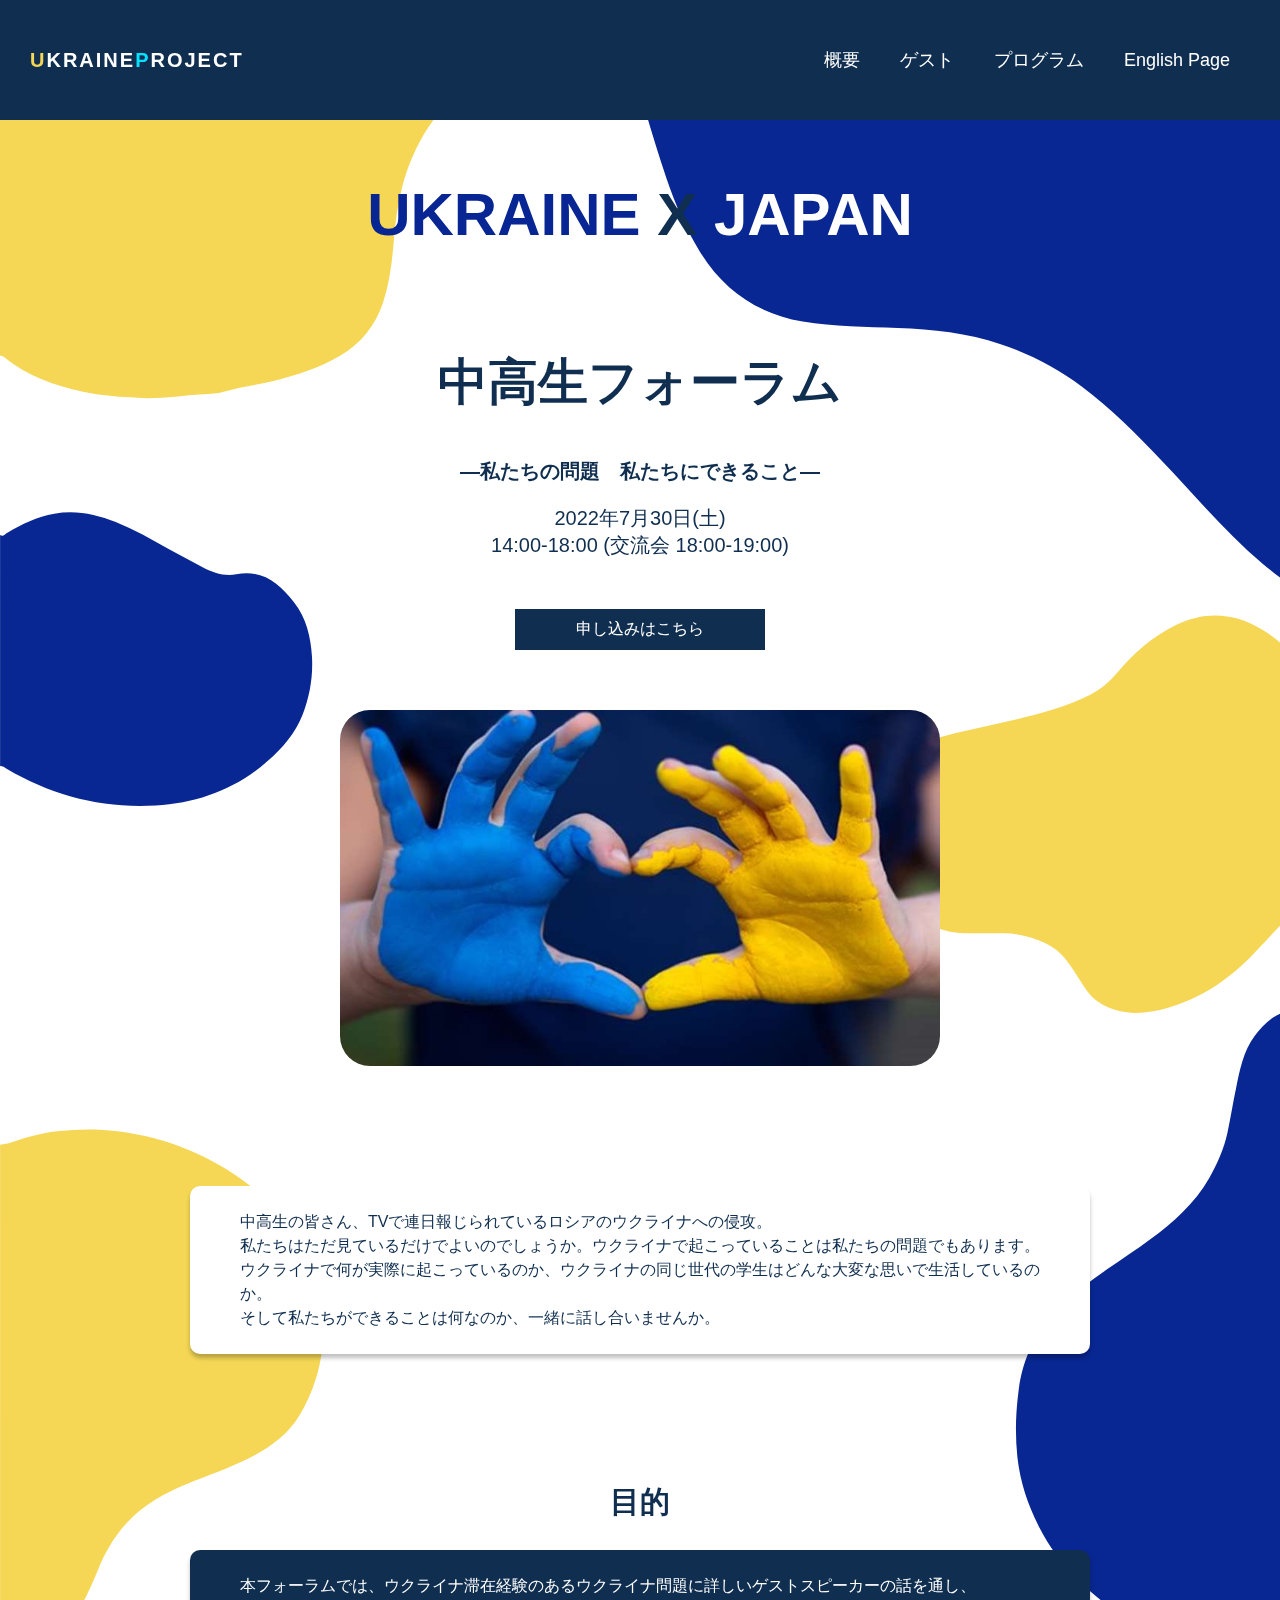
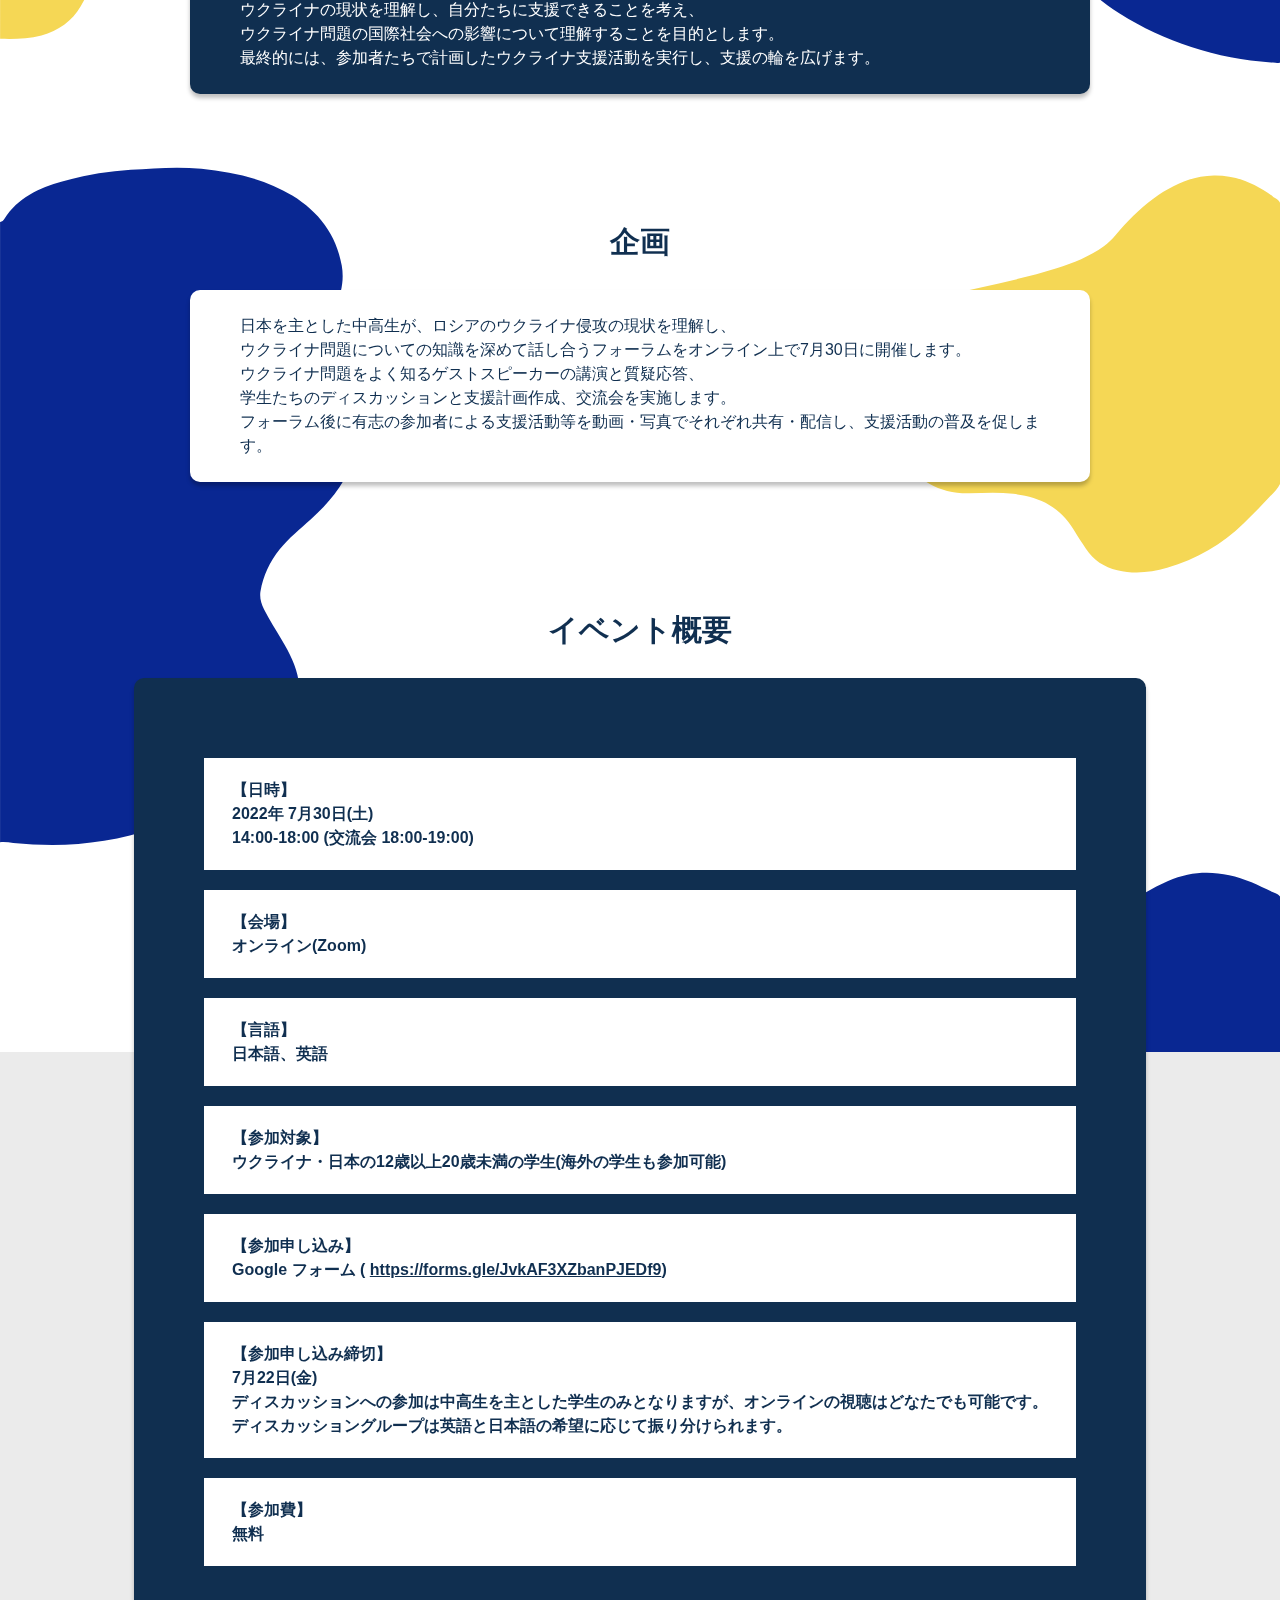
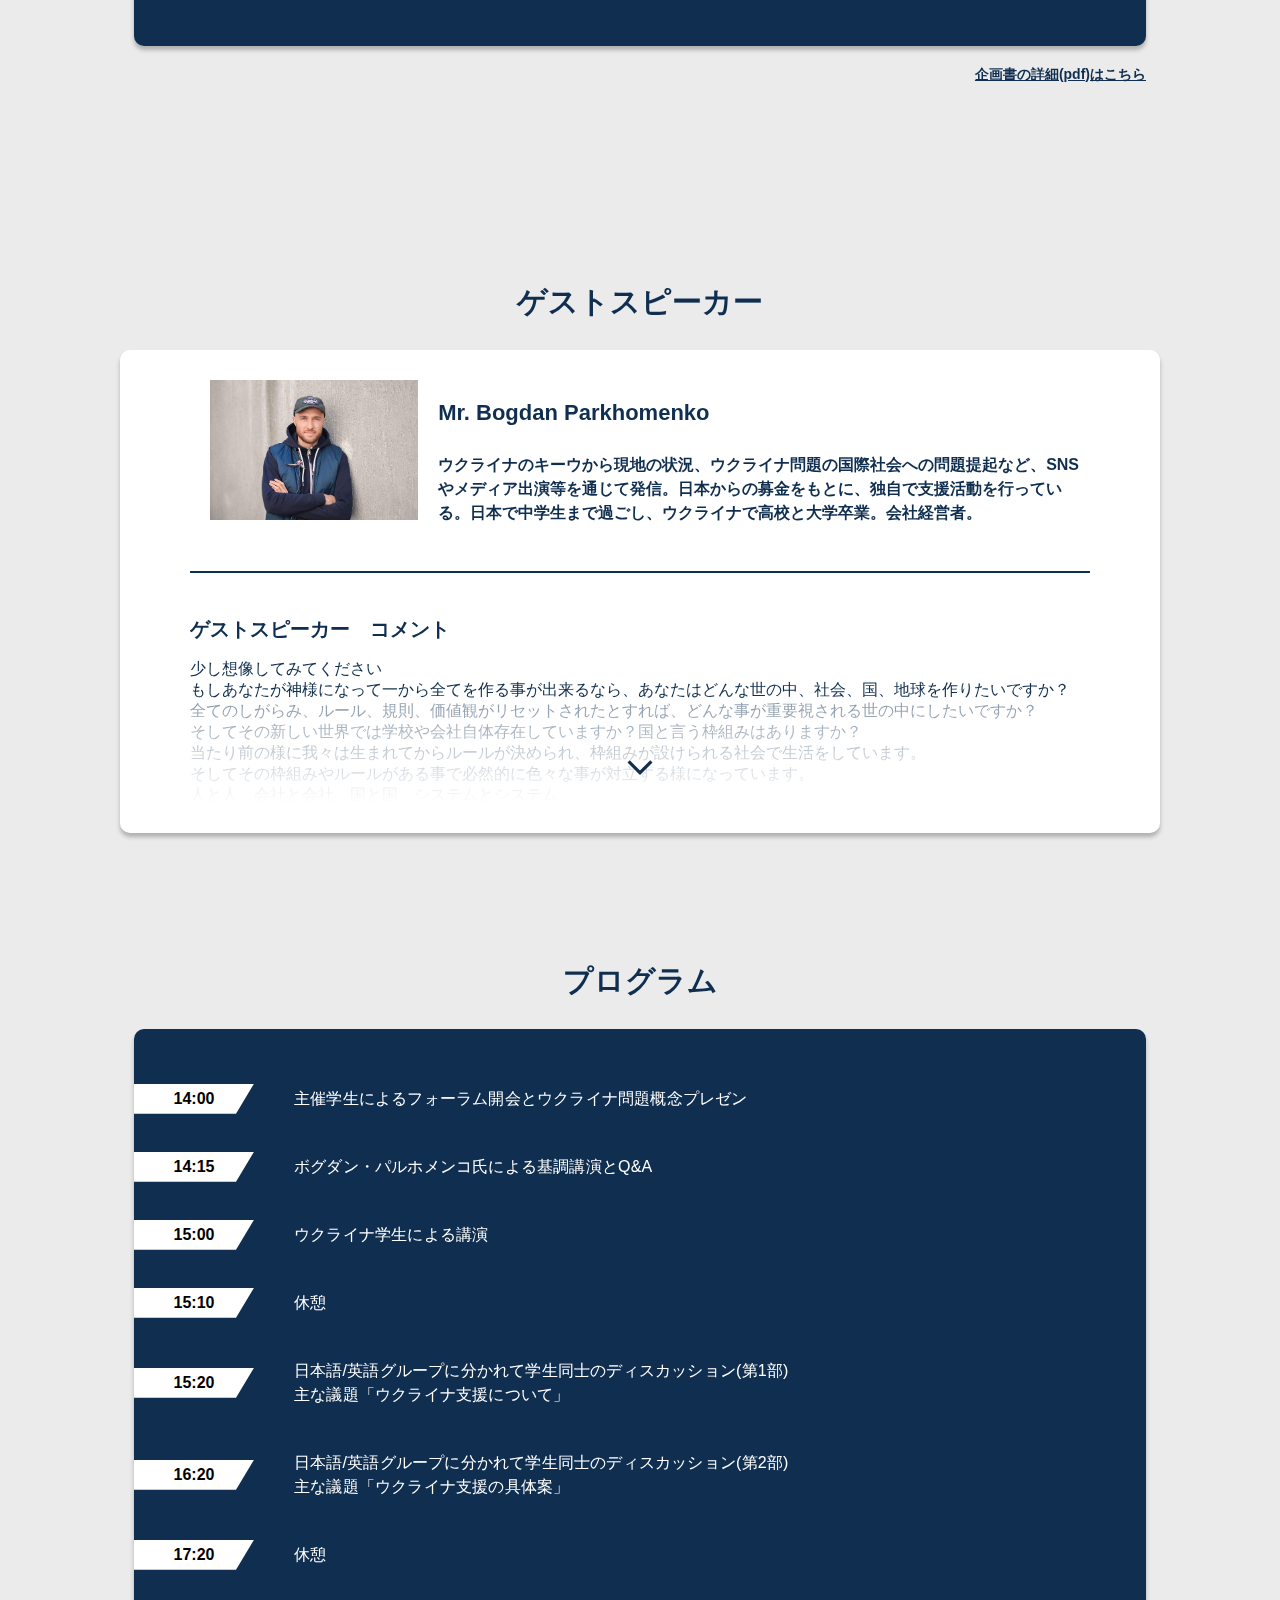
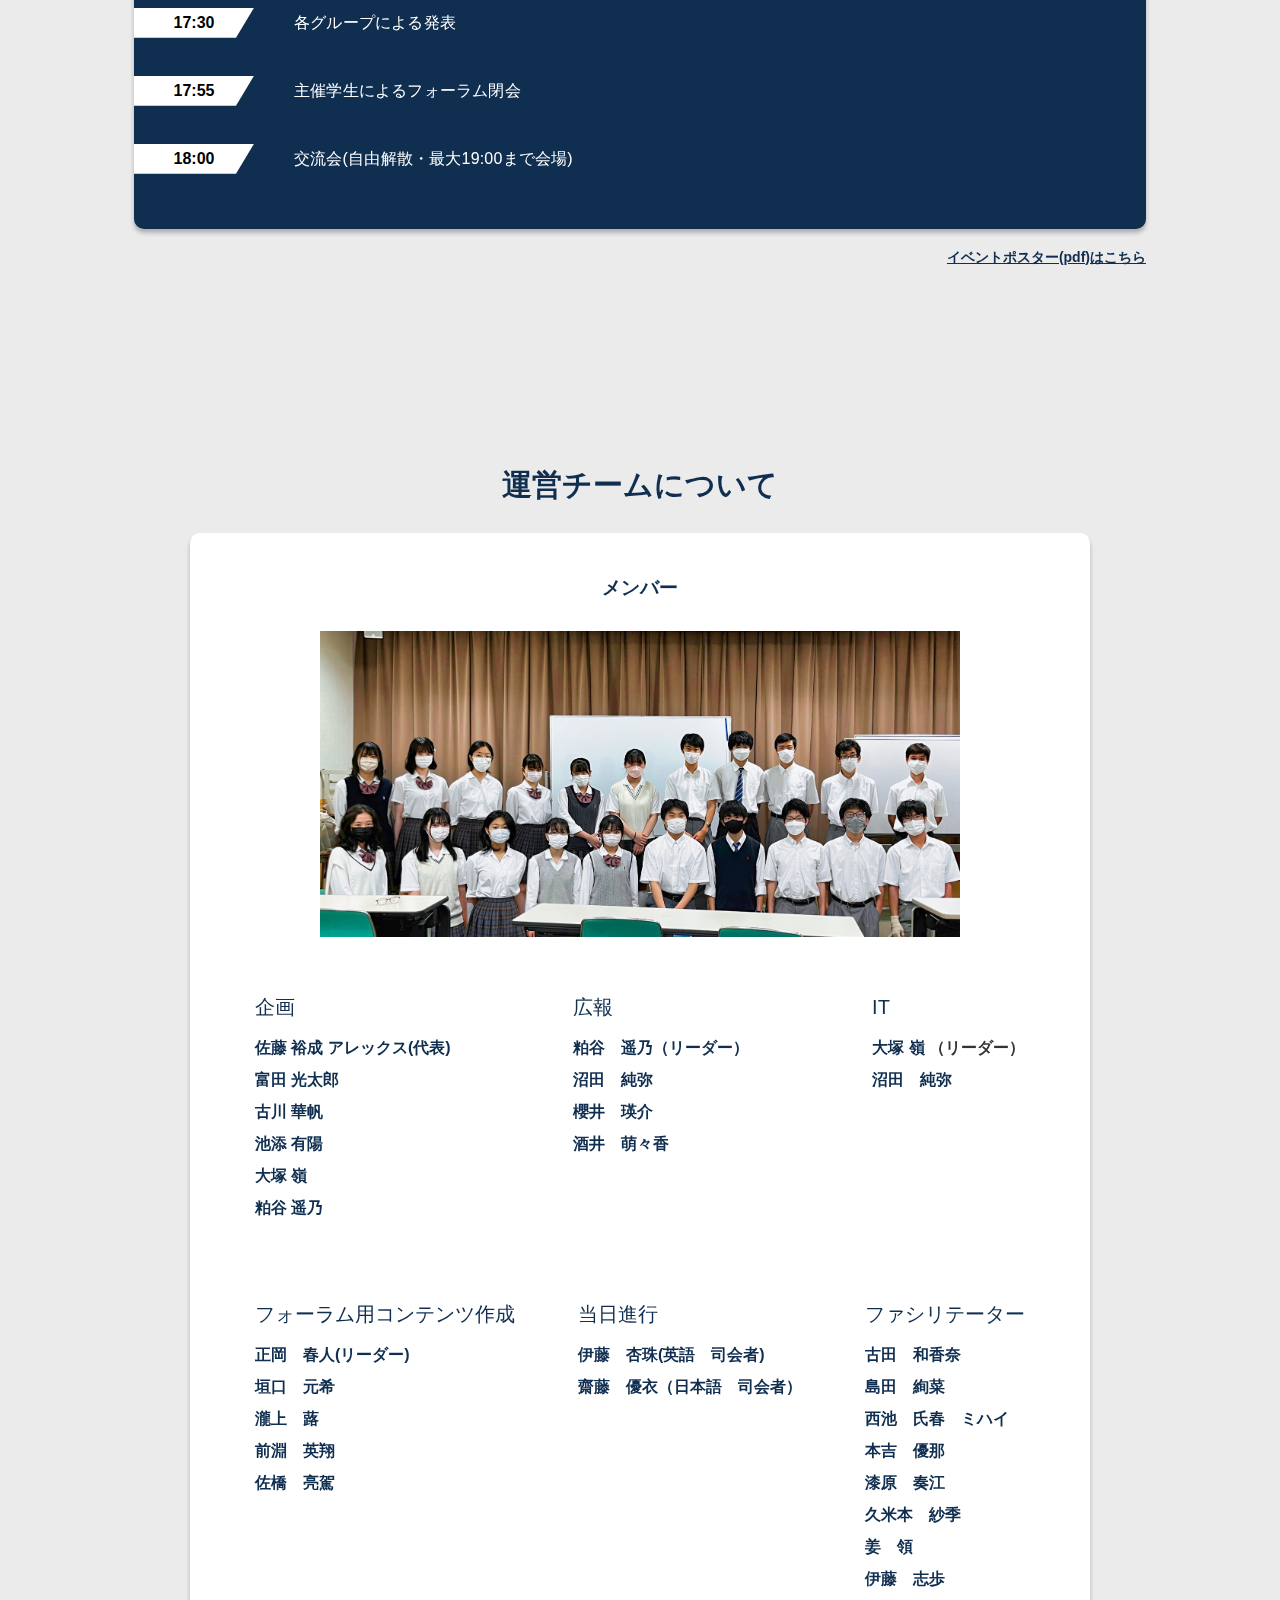
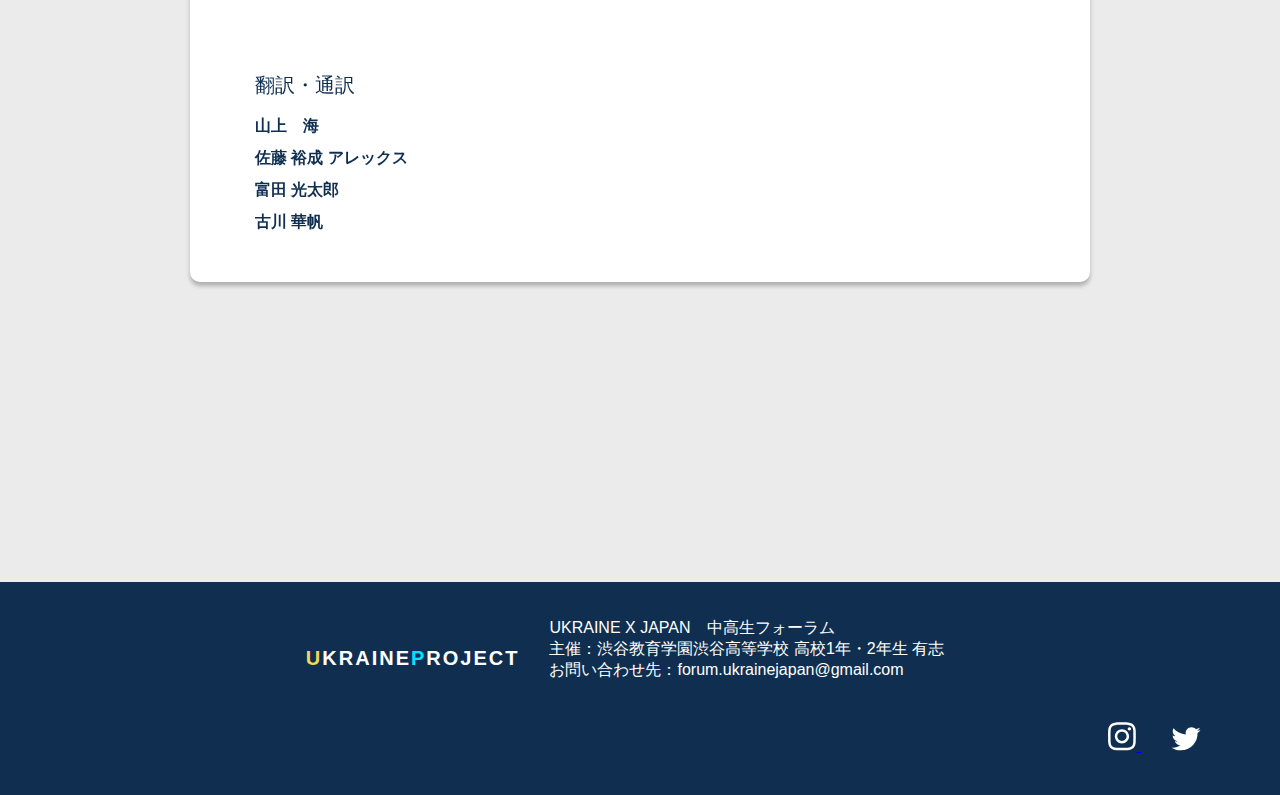
==== commit b93032d8: "[add] added role" ====
--- a/index.html
+++ b/index.html
@@ -288,7 +288,10 @@
                 <p class="normal_text text_darkBlue team_text" id="member_text">IT
                 </p>
                 <p class="normal_text text_darkBlue" id="member_text">
-                    <b>大塚 嶺（リーダー）</b>
+                    <b>大塚 嶺 <a href="https://ray-o-0509.github.io/cpipc_nazotoki/towers/fsdf2fw.html" target="_blank" style="color: #333; text-decoration: none;">
+                                            （リーダー）  </a></b>
+
+
                     <br><b>沼田　純弥</b>
                     <br>
                 </p>
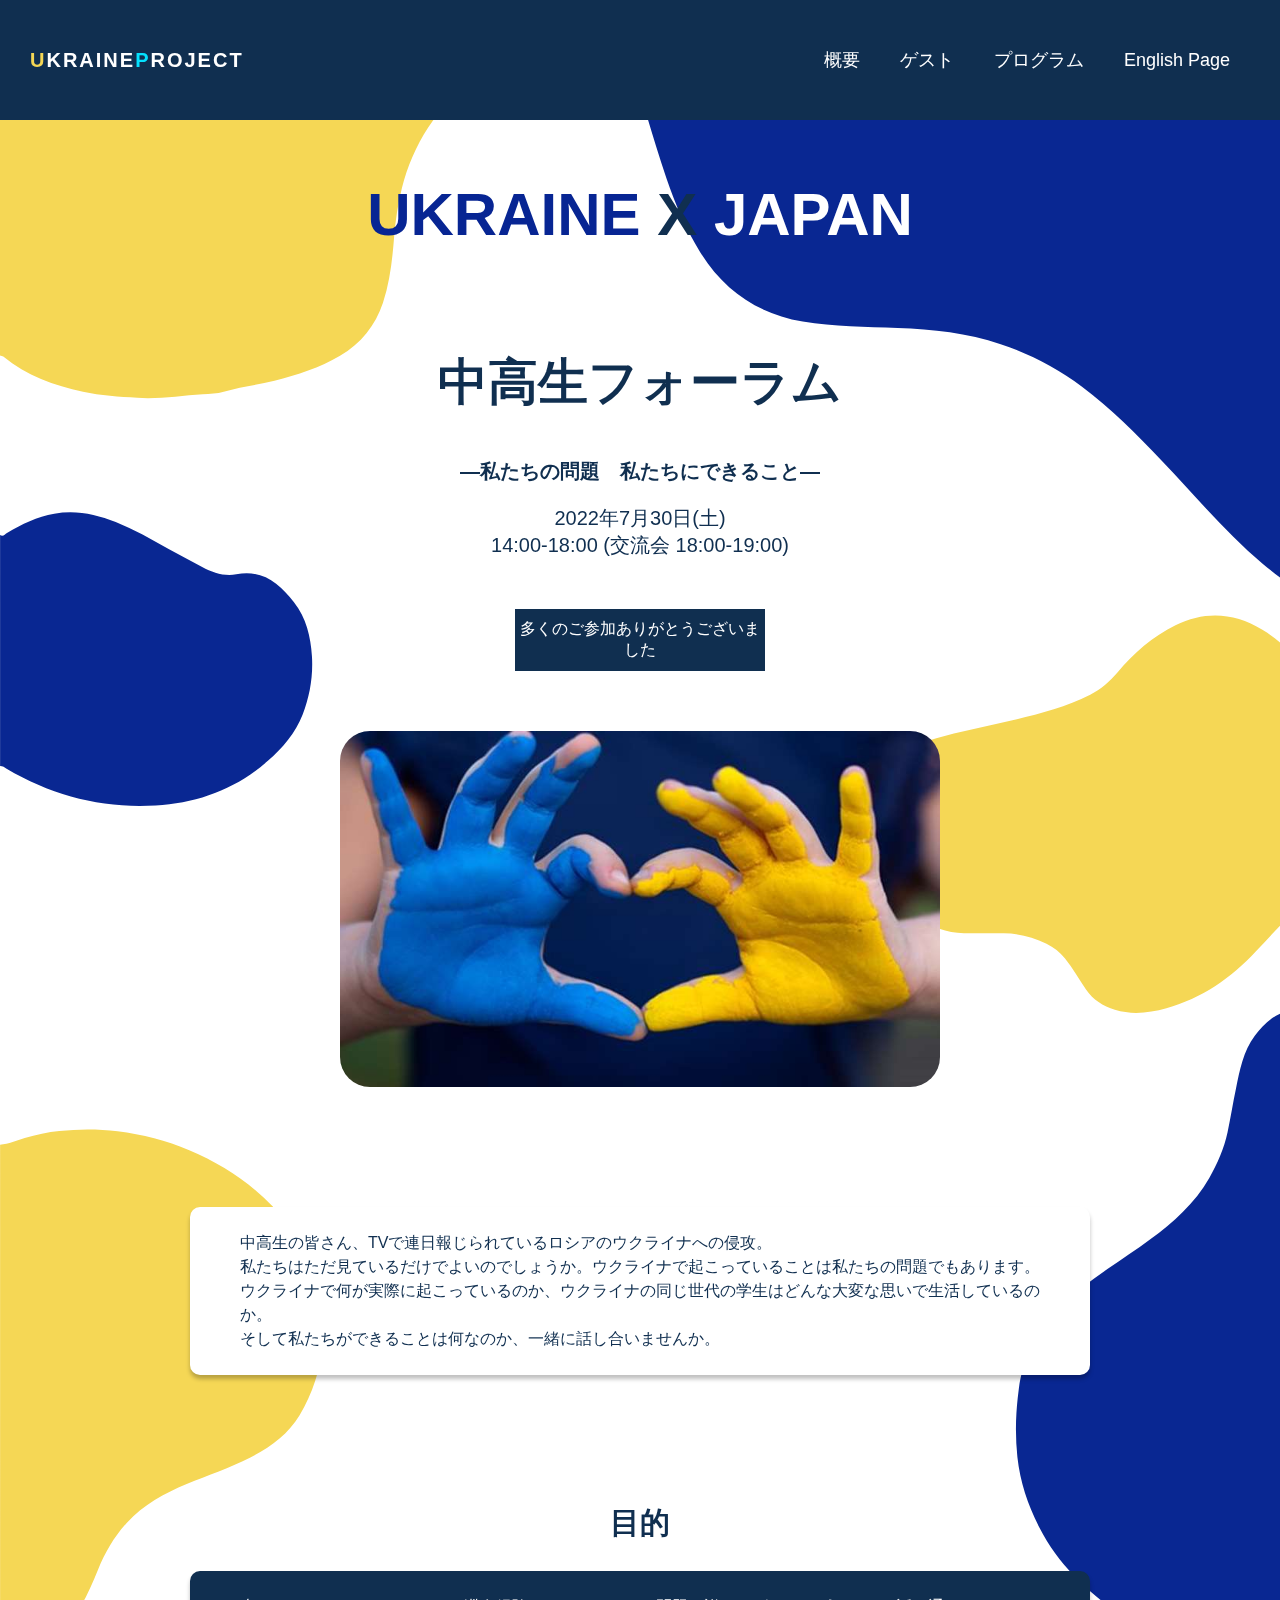
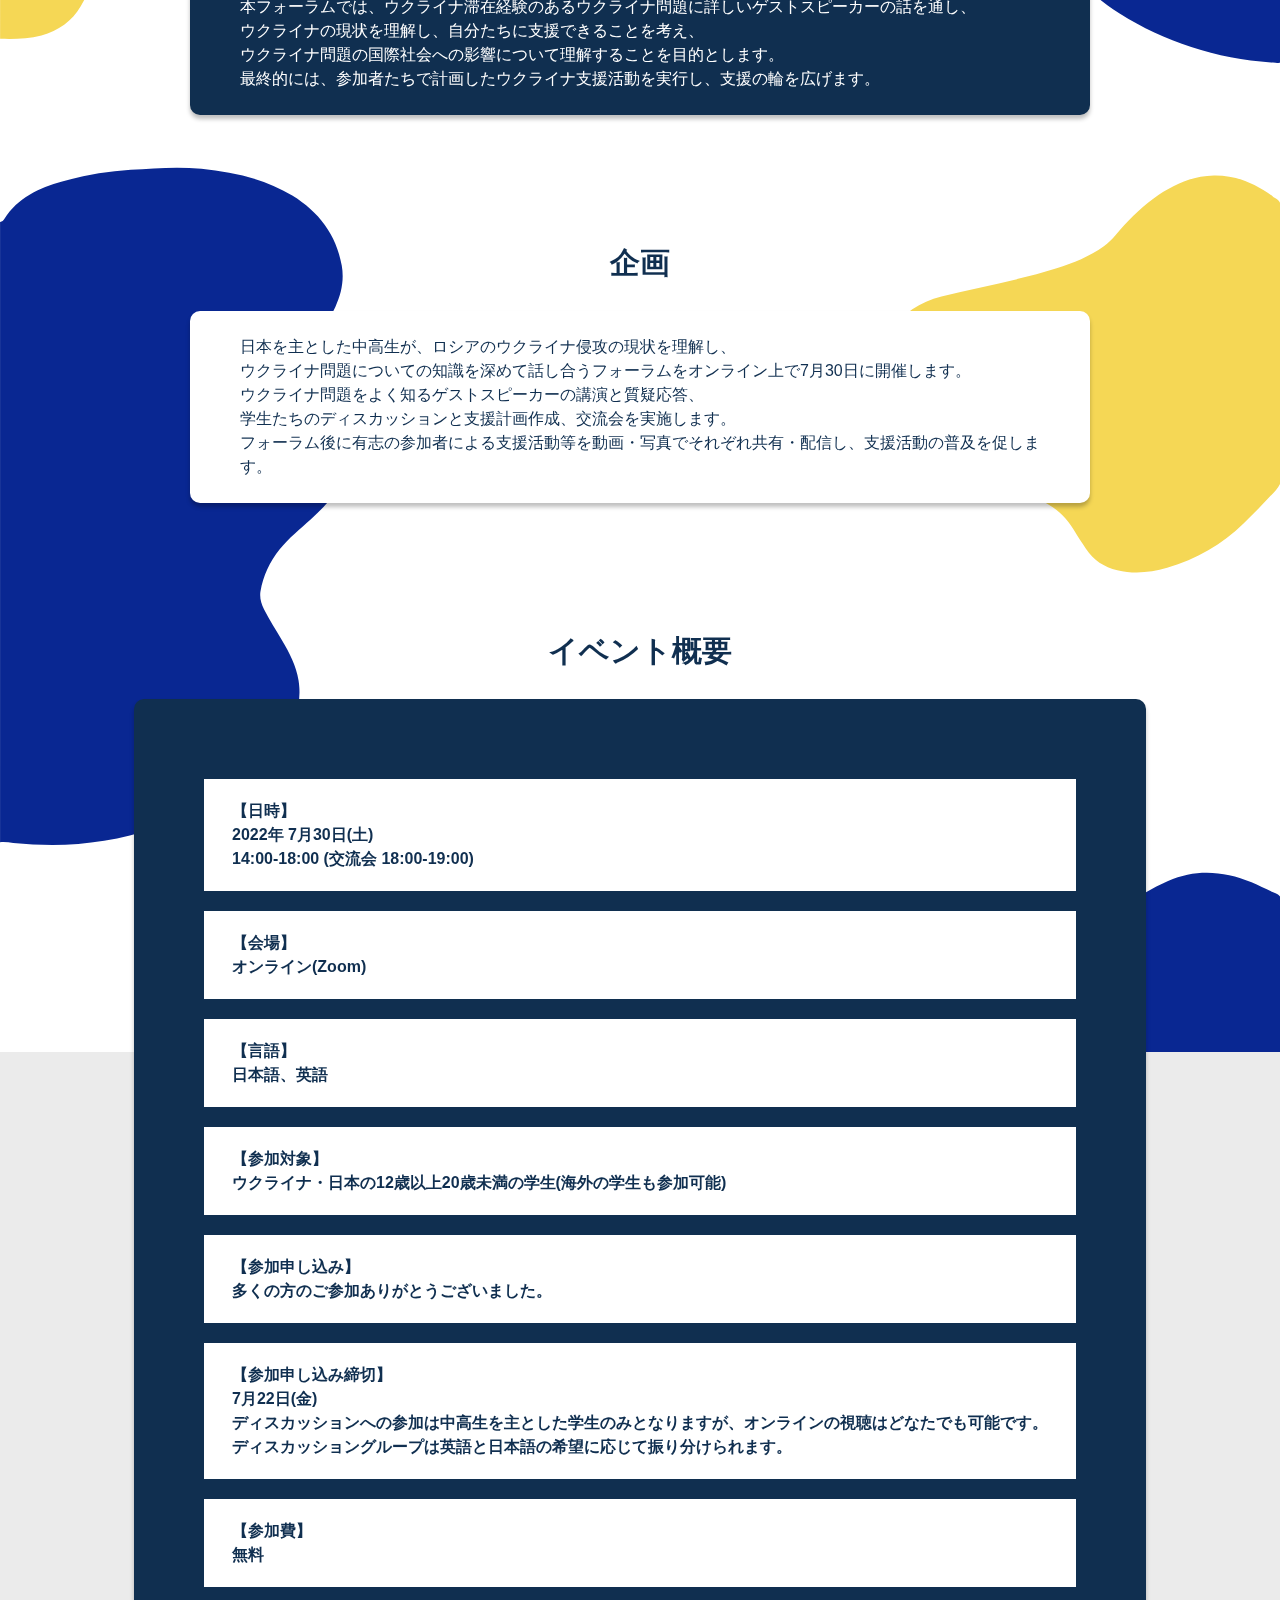
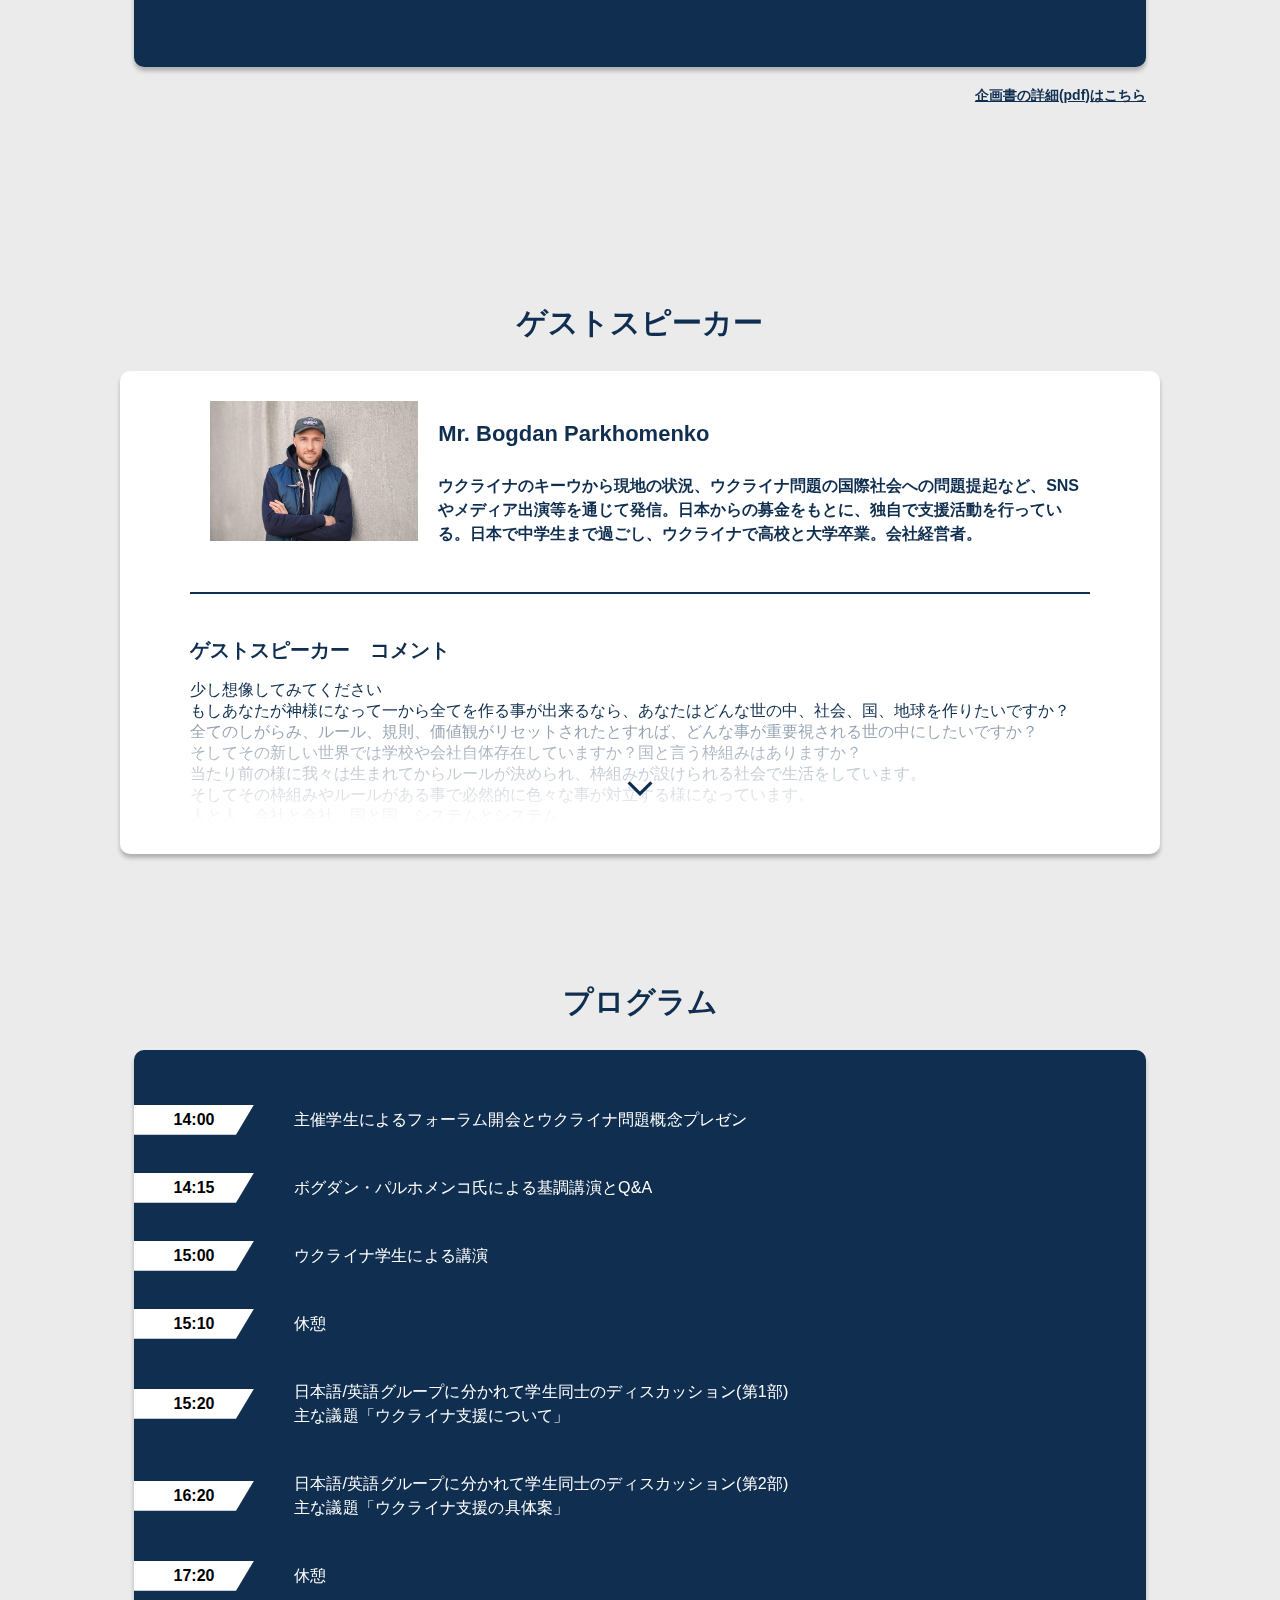
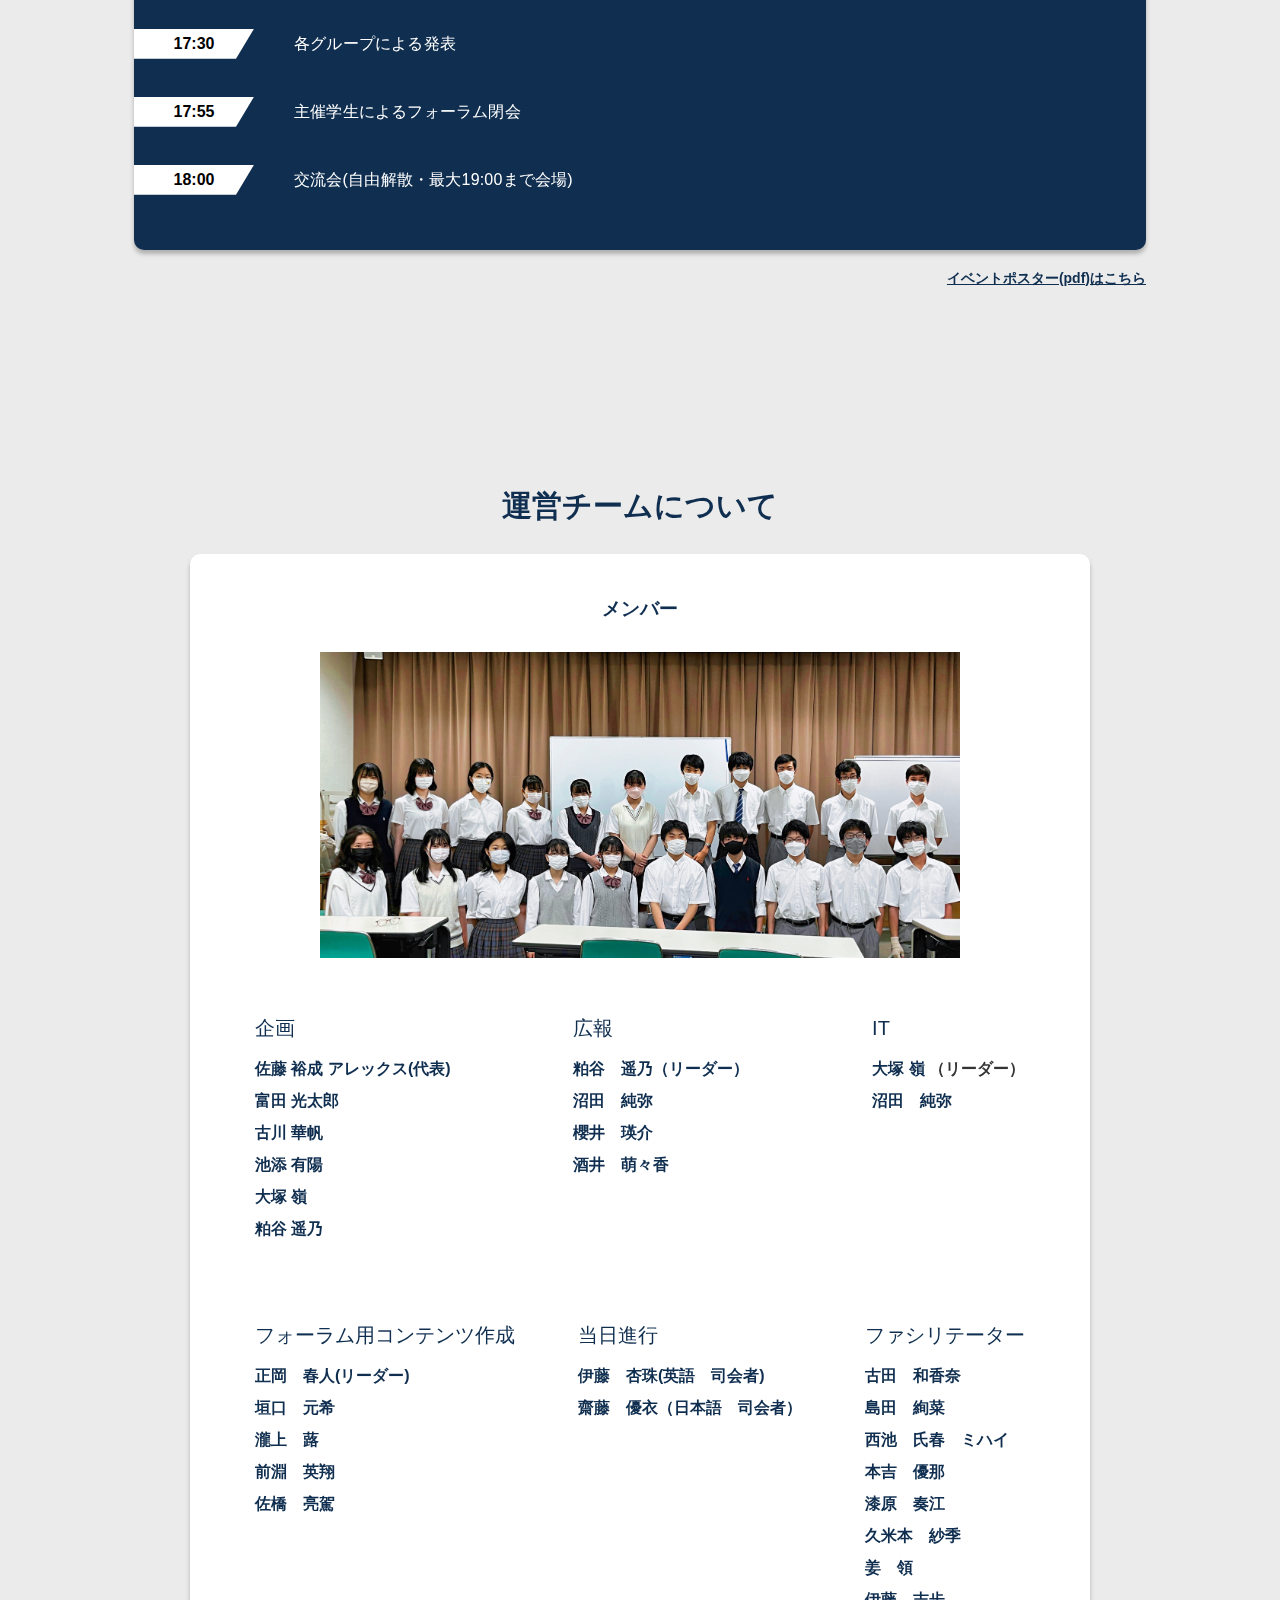
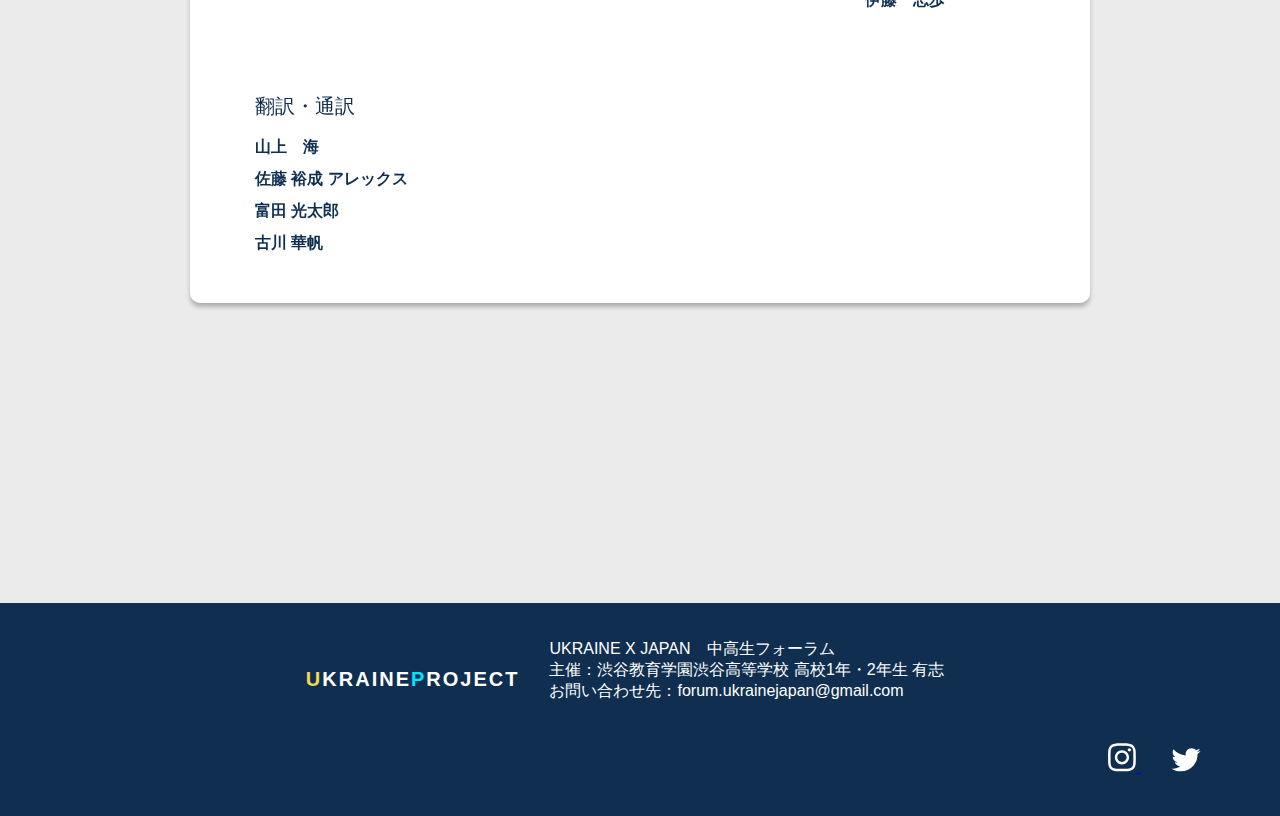
==== commit 20a29dba: "Update index.html" ====
--- a/index.html
+++ b/index.html
@@ -68,9 +68,9 @@
         <h2 class="text_darkBlue">中高生フォーラム</h2>
         <h3 class="text_darkBlue">―私たちの問題　私たちにできること―</h3>
         <p class="text_darkBlue">2022年7月30日(土) <br>14:00-18:00 (交流会 18:00-19:00)</p>
-        <a href="https://forms.gle/JvkAF3XZbanPJEDf9" target="_blank">
+        <a href="">
             <div class="application_button">
-                <p>申し込みはこちら</p>
+                <p>多くのご参加ありがとうございました</p>
             </div>
         </a>
 
@@ -130,8 +130,7 @@
             </div>
             <div class="bg_white list_item">
                 <p class="text_darkBlue">
-                    【参加申し込み】<br>Google フォーム (
-                    <a target="_blank" class="text_darkblue" href="https://forms.gle/JvkAF3XZbanPJEDf9">https://forms.gle/JvkAF3XZbanPJEDf9</a>)
+                    【参加申し込み】<br>多くの方のご参加ありがとうございました。
                 </p>
             </div>
             <div class="bg_white list_item">
